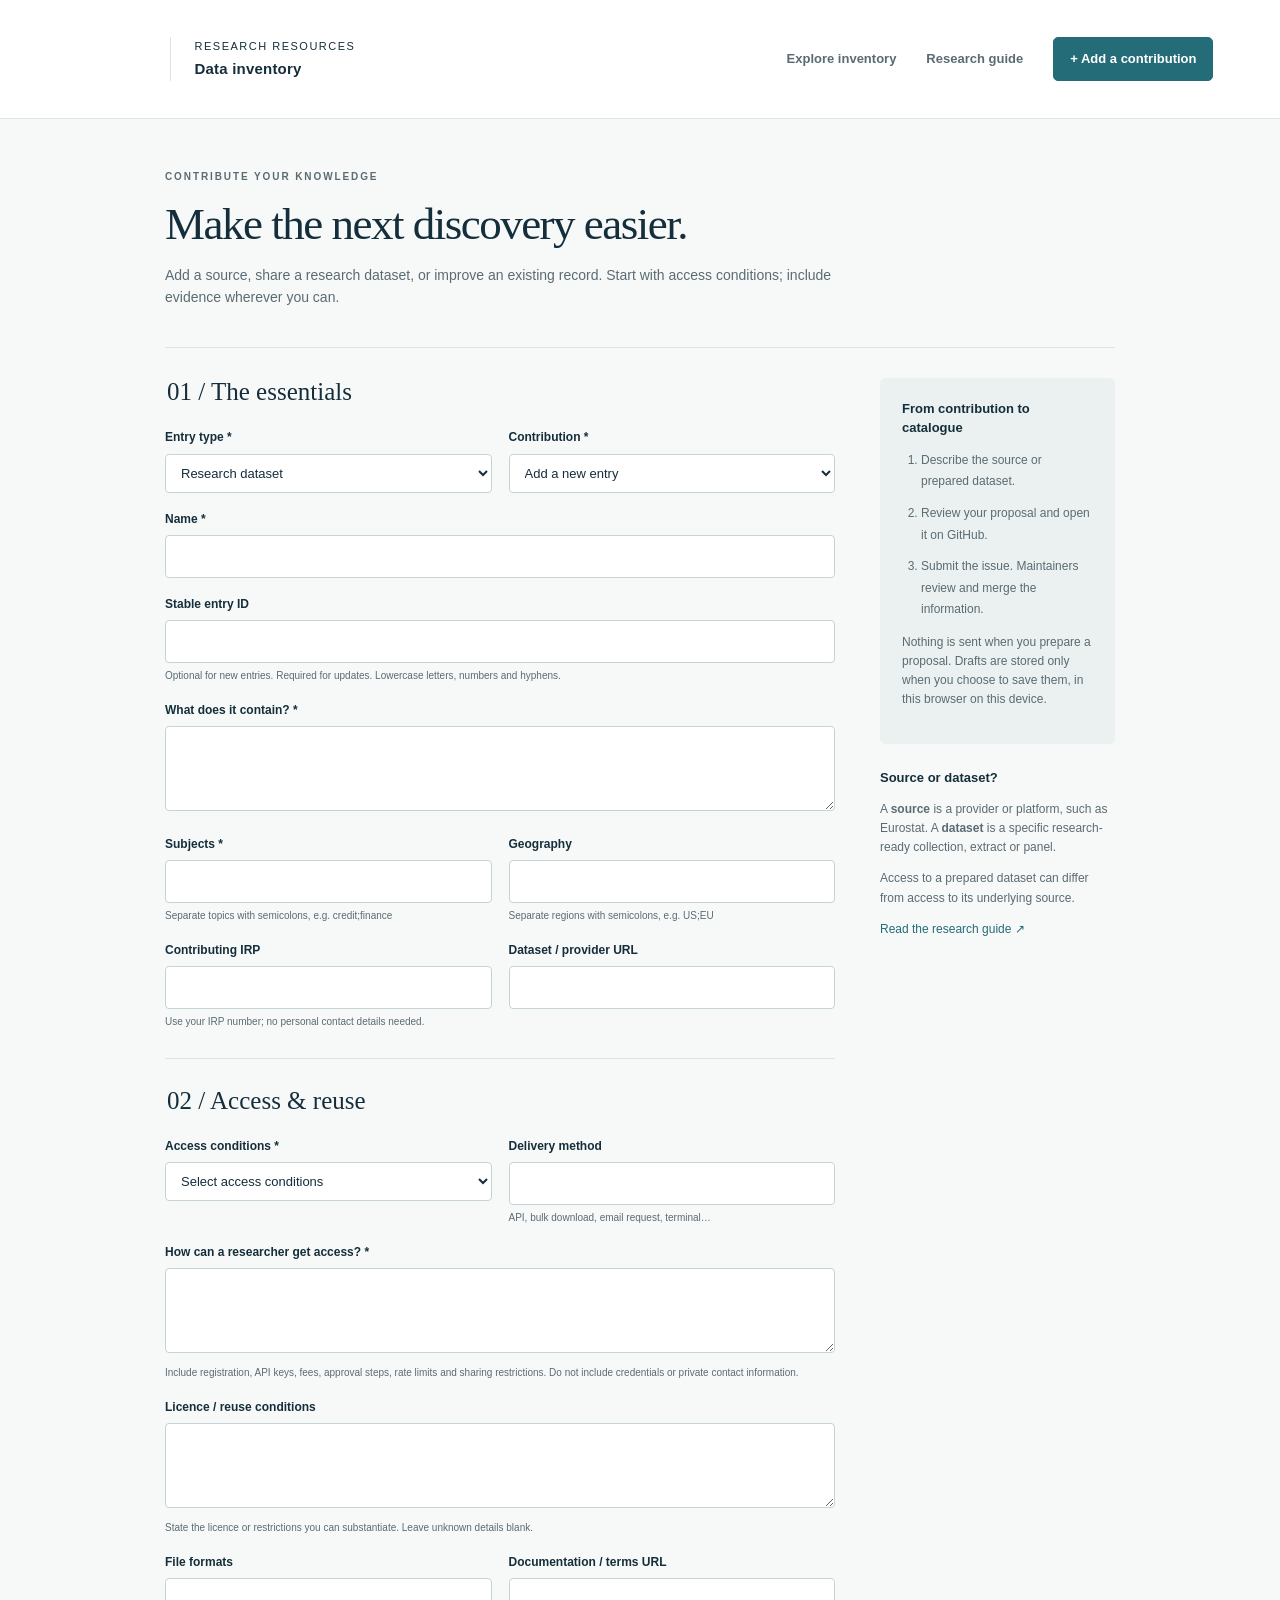
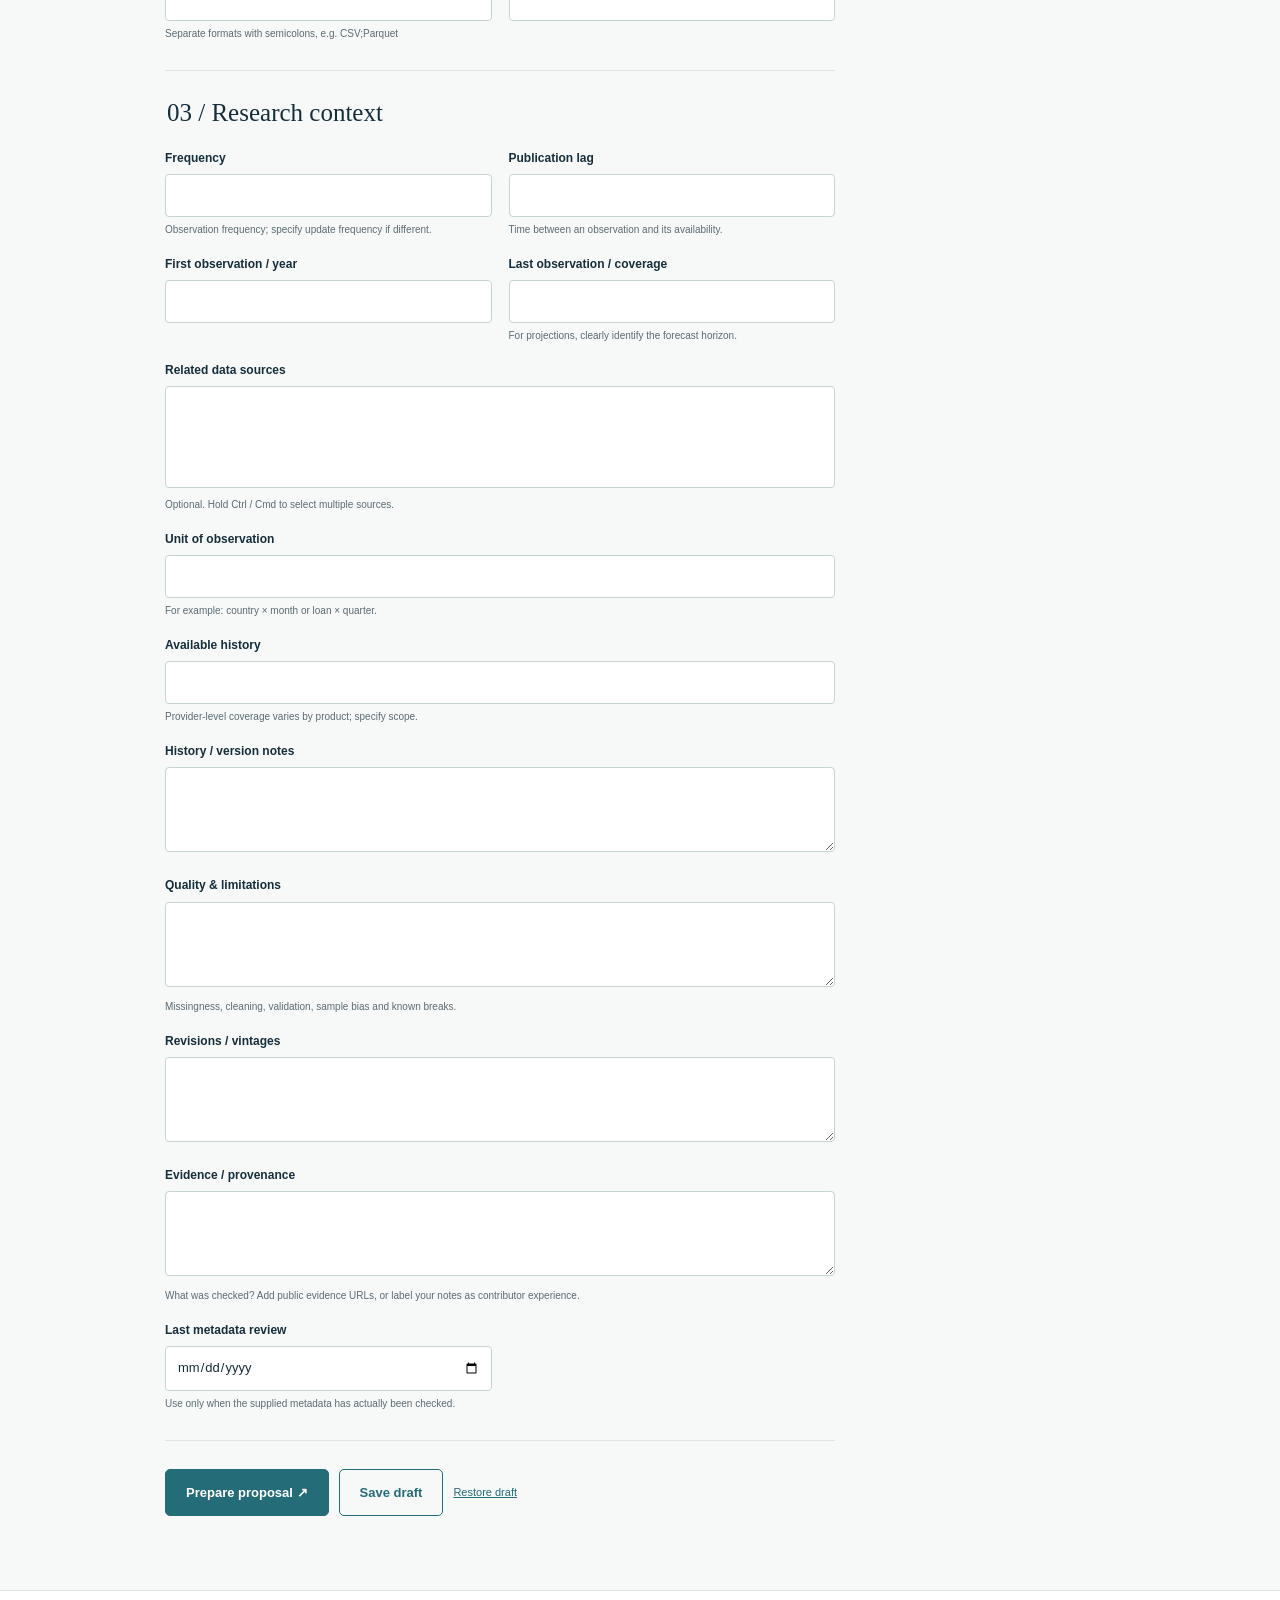
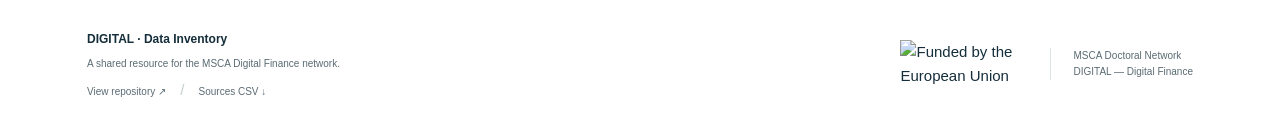
==== site/contribute.html @ 6bf7b017 "add UI for the digital data inventory" ====
<!doctype html>
<html lang="en"><head><meta charset="utf-8"><meta name="viewport" content="width=device-width,initial-scale=1"><meta name="description" content="Contribute for the DIGITAL research data inventory."><title>Contribute · DIGITAL</title><link rel="stylesheet" href="assets/styles.css"><script src="assets/app.js" defer></script></head><body><a class="skip" href="#main">Skip to content</a>
<header class="header"><a class="brand" href="index.html" aria-label="DIGITAL data inventory home"><span class="logo-crop"><img src="assets/digital-logo.png" alt="DIGITAL"></span><span class="brand-label">Research resources<br><strong>Data inventory</strong></span></a><nav aria-label="Main navigation"><a href="index.html">Explore inventory</a><a href="guide.html">Research guide</a><a class="button small" aria-current="page" href="contribute.html">+ Add a contribution</a></nav></header>
<main id="main" class="page-content"><div class="page-heading"><div class="eyebrow muted">CONTRIBUTE YOUR KNOWLEDGE</div><h1>Make the next discovery easier.</h1><p>Add a source, share a research dataset, or improve an existing record. Start with access conditions; include evidence wherever you can.</p></div><noscript><p>This form requires JavaScript. You can <a href="https://github.com/MSCA-DN-Digital-Finance/Data_inventory/issues/new?template=inventory-proposal.md">propose an entry directly on GitHub</a>.</p></noscript><div class="form-layout"><form id="contribution-form"><fieldset><legend>01 / The essentials</legend><div class="form-grid"><div class="field "><label for="kind">Entry type *</label><select id="kind" name="kind" required ><option value="dataset">Research dataset</option><option value="source">Data source / provider</option></select></div><div class="field "><label for="action">Contribution *</label><select id="action" name="action" required ><option value="add">Add a new entry</option><option value="update">Update an existing entry</option></select></div><div class="field wide"><label for="name">Name *</label><input id="name" name="name" type="text" maxlength="500" required ></div><div class="field wide"><label for="id">Stable entry ID</label><input id="id" name="id" type="text" maxlength="500" pattern="[a-z0-9]+(-[a-z0-9]+)*"><small>Optional for new entries. Required for updates. Lowercase letters, numbers and hyphens.</small></div><div class="field wide"><label for="short_description">What does it contain? *</label><textarea id="short_description" name="short_description" maxlength="2000" required ></textarea></div><div class="field "><label for="subjects">Subjects *</label><input id="subjects" name="subjects" type="text" maxlength="500" required ><small>Separate topics with semicolons, e.g. credit;finance</small></div><div class="field "><label for="region">Geography</label><input id="region" name="region" type="text" maxlength="500" ><small>Separate regions with semicolons, e.g. US;EU</small></div><div class="field "><label for="IRP">Contributing IRP</label><input id="IRP" name="IRP" type="text" maxlength="500" ><small>Use your IRP number; no personal contact details needed.</small></div><div class="field "><label for="link">Dataset / provider URL</label><input id="link" name="link" type="url" maxlength="500" ></div></div></fieldset><fieldset><legend>02 / Access &amp; reuse</legend><div class="form-grid"><div class="field "><label for="access_category">Access conditions *</label><select id="access_category" name="access_category" required ><option value="">Select access conditions</option><option value="public">Public access</option><option value="request">Request access</option><option value="institutional">Institutional licence</option><option value="restricted">Restricted</option><option value="unknown">Not yet documented</option></select></div><div class="field "><label for="collection">Delivery method</label><input id="collection" name="collection" type="text" maxlength="500" data-common="true"><small>API, bulk download, email request, terminal…</small></div><div class="field wide"><label for="access_notes">How can a researcher get access? *</label><textarea id="access_notes" name="access_notes" maxlength="2000" required ></textarea><small>Include registration, API keys, fees, approval steps, rate limits and sharing restrictions. Do not include credentials or private contact information.</small></div><div class="field wide"><label for="license_notes">Licence / reuse conditions</label><textarea id="license_notes" name="license_notes" maxlength="2000" ></textarea><small>State the licence or restrictions you can substantiate. Leave unknown details blank.</small></div><div class="field "><label for="formats">File formats</label><input id="formats" name="formats" type="text" maxlength="500" ><small>Separate formats with semicolons, e.g. CSV;Parquet</small></div><div class="field "><label for="documentation_url">Documentation / terms URL</label><input id="documentation_url" name="documentation_url" type="url" maxlength="500" ></div></div></fieldset><fieldset><legend>03 / Research context</legend><div class="form-grid"><div class="field "><label for="frequency">Frequency</label><input id="frequency" name="frequency" type="text" maxlength="500" ><small>Observation frequency; specify update frequency if different.</small></div><div class="field "><label for="publication_lag">Publication lag</label><input id="publication_lag" name="publication_lag" type="text" maxlength="500" ><small>Time between an observation and its availability.</small></div><div class="field wide" data-for="dataset"><div class="form-grid"><div class="field "><label for="first_date">First observation / year</label><input id="first_date" name="first_date" type="text" maxlength="500" ></div><div class="field "><label for="last_date">Last observation / coverage</label><input id="last_date" name="last_date" type="text" maxlength="500" ><small>For projections, clearly identify the forecast horizon.</small></div><div class="field wide"><label for="source_ids">Related data sources</label><select id="source_ids" name="source_ids" multiple size="5"></select><small>Optional. Hold Ctrl / Cmd to select multiple sources.</small></div><div class="field wide"><label for="unit_of_observation">Unit of observation</label><input id="unit_of_observation" name="unit_of_observation" type="text" maxlength="500" ><small>For example: country × month or loan × quarter.</small></div></div></div><div class="field wide" data-for="source"><div class="field "><label for="history">Available history</label><input id="history" name="history" type="text" maxlength="500" ><small>Provider-level coverage varies by product; specify scope.</small></div></div><div class="field wide"><label for="history_notes">History / version notes</label><textarea id="history_notes" name="history_notes" maxlength="2000" ></textarea></div><div class="field wide"><label for="quality_notes">Quality & limitations</label><textarea id="quality_notes" name="quality_notes" maxlength="2000" ></textarea><small>Missingness, cleaning, validation, sample bias and known breaks.</small></div><div class="field wide"><label for="revision_policy">Revisions / vintages</label><textarea id="revision_policy" name="revision_policy" maxlength="2000" ></textarea></div><div class="field wide"><label for="provenance">Evidence / provenance</label><textarea id="provenance" name="provenance" maxlength="2000" ></textarea><small>What was checked? Add public evidence URLs, or label your notes as contributor experience.</small></div><div class="field "><label for="last_reviewed">Last metadata review</label><input id="last_reviewed" name="last_reviewed" type="date" maxlength="500" ><small>Use only when the supplied metadata has actually been checked.</small></div></div></fieldset><div class="form-actions"><button class="button" type="submit">Prepare proposal ↗</button><button class="button secondary" type="button" id="save-draft">Save draft</button><button class="text-button" type="button" id="restore-draft">Restore draft</button></div><p class="form-status" id="form-status" role="status" aria-live="polite"></p><section id="review-proposal" hidden><h2>Review your proposal</h2><p>Check the metadata below. GitHub will ask you to sign in and submit the issue; maintainers review it before it appears in the inventory.</p><pre id="proposal-preview" tabindex="0"></pre><div class="form-actions"><a class="button" id="open-issue" target="_blank" rel="noopener noreferrer">Open proposal on GitHub ↗</a><button class="button secondary" id="download-proposal" type="button">Download proposal JSON ↓</button></div><p id="long-proposal" hidden>This proposal is too long for a reliable prefilled link. Download the JSON and attach it to <a href="https://github.com/MSCA-DN-Digital-Finance/Data_inventory/issues/new?template=inventory-proposal.md" target="_blank" rel="noopener noreferrer">a new inventory issue</a>.</p></section></form><aside class="form-aside"><div class="callout"><h3>From contribution to catalogue</h3><ol><li>Describe the source or prepared dataset.</li><li>Review your proposal and open it on GitHub.</li><li>Submit the issue. Maintainers review and merge the information.</li></ol><p>Nothing is sent when you prepare a proposal. Drafts are stored only when you choose to save them, in this browser on this device.</p></div><h3 style="margin-top:25px">Source or dataset?</h3><p>A <strong>source</strong> is a provider or platform, such as Eurostat. A <strong>dataset</strong> is a specific research-ready collection, extract or panel.</p><p>Access to a prepared dataset can differ from access to its underlying source.</p><a href="guide.html">Read the research guide ↗</a></aside></div></main><footer class="footer"><div><strong>DIGITAL · Data Inventory</strong><p>A shared resource for the MSCA Digital Finance network.</p><a href="https://github.com/MSCA-DN-Digital-Finance/Data_inventory">View repository ↗</a> <span class="footer-separator">/</span> <a href="data/data-sources.csv" download>Sources CSV ↓</a></div><div class="funding"><img src="assets/eu-funded.png" alt="Funded by the European Union"><p>MSCA Doctoral Network<br>DIGITAL — Digital Finance</p></div></footer>
<!-- INVENTORY_DATA --></body></html>
---- site/assets/styles.css ----
:root{--ink:#152e3b;--muted:#5b6b73;--teal:#246c77;--accent:#79b5bd;--line:#dce4e5;--paper:#f7f9f8;--navy:#102e3b;--serif:Georgia,'Times New Roman',serif}*{box-sizing:border-box}html{scroll-behavior:smooth;scroll-padding-top:24px}body{margin:0;color:var(--ink);background:var(--paper);font:15px/1.6 -apple-system,BlinkMacSystemFont,'Segoe UI',sans-serif}a{color:var(--teal);text-decoration:none}a:hover{text-decoration:underline}button,input,select,textarea{font:inherit;color:inherit}button,a,input,select,textarea{-webkit-tap-highlight-color:transparent}button{cursor:pointer}button:disabled{cursor:default;opacity:.5}:focus-visible{outline:3px solid #b06d16;outline-offset:4px}button,a{touch-action:manipulation}.header{background:#fff;min-height:112px;padding:12px 5.2%;display:flex;justify-content:space-between;align-items:center;border-bottom:1px solid var(--line);gap:30px}.brand{display:flex;align-items:center;gap:25px;color:var(--ink)}.brand:hover{text-decoration:none}.logo-crop{position:relative;width:78px;height:94px;display:block;overflow:hidden}.logo-crop img{position:absolute;width:182px;height:182px;max-width:none;left:-53px;top:-43px}.brand-label{border-left:1px solid var(--line);padding-left:24px;font-size:11px;text-transform:uppercase;letter-spacing:1.5px;line-height:1.7}.brand-label strong{font-size:15px;letter-spacing:.2px;text-transform:none}nav{display:flex;align-items:center;gap:30px;font-size:13px;font-weight:600}nav a{color:var(--muted)}nav a.active{color:var(--teal)}.button{display:inline-flex;align-items:center;justify-content:center;gap:24px;background:var(--teal);color:white;border:1px solid var(--teal);border-radius:5px;padding:13px 20px;font-weight:600;font-size:13px;text-decoration:none;line-height:1.5}.button:hover{background:#195460;text-decoration:none}.button.small{padding:11px 16px}.button.secondary{background:transparent;color:var(--teal)}.hero{margin:34px 3.4% 0;background:var(--navy);color:#fff;border-radius:8px;padding:62px 5.1% 49px;display:grid;grid-template-columns:1.8fr 1fr;gap:65px;position:relative;overflow:hidden}.hero:after{content:'';position:absolute;width:350px;height:350px;border:1px solid #ffffff09;border-radius:50%;right:-150px;top:-150px;pointer-events:none}.eyebrow{font-size:10px;letter-spacing:1.9px;font-weight:700;display:flex;align-items:center;gap:9px}.live-dot{background:var(--accent);width:6px;height:6px;border-radius:50%}h1,h2,h3,p{margin-top:0}h1{font:normal clamp(38px,4.2vw,63px)/1.08 var(--serif);letter-spacing:-1.5px;margin:25px 0 22px}h1 em{font-weight:normal;color:#99c9cc}h2{font:normal 32px/1.2 var(--serif);letter-spacing:-.7px;margin:11px 0 12px}h3{font-size:16px;line-height:1.4}.hero-copy p{color:#c3d0d4;font-size:15px;line-height:1.8}.hero-link{color:white;display:inline-flex;gap:28px;font-size:12px;font-weight:600;border-bottom:1px solid #6d969e;padding:8px 0;margin-top:6px}.hero-note{border-left:1px solid #49636c;padding:15px 0 0 40px;align-self:stretch;margin-top:14px}.note-icon{font-size:28px;color:var(--accent);margin-bottom:15px}.hero-note>p{font:normal 24px/1.4 var(--serif)}.hero-stats{display:flex;gap:38px;margin:28px 0}.hero-stats strong{font:normal 41px/1.2 var(--serif);display:block}.hero-stats span{font-size:10px;color:#c3d0d4;display:block;margin-top:6px}.note-bottom{font-size:10px;color:#a9bec4}.catalogue{padding:60px 6.8% 50px}.section-top{display:flex;align-items:center;justify-content:space-between;gap:20px}.muted{color:var(--muted)}.text-link{font-size:12px;font-weight:600}.search-wrap{display:flex;align-items:center;gap:12px;background:white;border:1px solid #c9d6d8;border-radius:6px;padding:15px 19px;margin:22px 0 30px;box-shadow:0 2px 5px #17314003}.search-wrap input{border:0;outline:none;width:100%;font-size:14px;background:transparent}.search-wrap:focus-within{outline:2px solid var(--teal);outline-offset:1px}.search-wrap svg{flex-shrink:0;color:var(--muted)}kbd{font:12px monospace;color:var(--muted);border:1px solid var(--line);border-radius:4px;padding:0 7px}.catalogue-layout{display:grid;grid-template-columns:214px minmax(0,1fr);gap:35px}.filters{padding-top:6px}.filter-heading{display:flex;justify-content:space-between;align-items:baseline;margin-bottom:21px}.filter-heading h3{font-size:12px;font-weight:600;margin:0}.text-button{padding:0;border:0;background:transparent;color:var(--teal);font-size:11px;text-decoration:underline}.filters label{display:block;font-size:11px;font-weight:600;margin-bottom:7px}.filters select{width:100%;padding:9px 10px;background:white;border:1px solid var(--line);border-radius:4px;margin-bottom:22px;font-size:12px}.filter-tip{border-top:1px solid var(--line);padding-top:22px;color:var(--muted);font-size:11px;display:flex;gap:9px}.filter-tip p{margin-bottom:16px}.filters>.text-link{font-size:11px}.results-toolbar{display:flex;justify-content:space-between;align-items:center;gap:10px}.tabs{display:flex;gap:3px;border-bottom:1px solid var(--line)}.tabs button{border:0;border-bottom:2px solid transparent;background:transparent;font-size:12px;font-weight:600;padding:7px 10px 12px;color:var(--muted)}.tabs button.selected{border-color:var(--teal);color:var(--teal)}.tabs span{font-size:10px;padding:2px 5px;background:#e9eeef;border-radius:4px;margin-left:3px}.sort-label{font-size:10px;color:var(--muted);white-space:nowrap}.sort-label select{border:0;background:transparent;font-size:11px;max-width:130px}.results-meta{display:flex;justify-content:space-between;font-size:10px;color:var(--muted);padding:17px 0 12px}.results-meta p{margin:0}.entry{display:grid;grid-template-columns:minmax(0,1fr) 182px;gap:24px;background:white;border:1px solid var(--line);border-radius:6px;margin-bottom:12px;padding:23px 24px;transition:border-color .15s,box-shadow .15s}.entry:hover{border-color:#8db7bd;box-shadow:0 3px 12px #12374508}.entry-top{display:flex;align-items:center;gap:12px;margin-bottom:8px}.entry-type{font-size:9px;text-transform:uppercase;letter-spacing:1.1px;color:var(--muted)}.entry h3{margin:0 0 7px;font-size:17px;font-weight:600;overflow-wrap:anywhere}.entry-title{color:var(--ink);text-align:left;background:transparent;border:0;padding:0;font-weight:600;line-height:1.4}.entry-title:hover{color:var(--teal);text-decoration:underline}.entry p{font-size:12px;color:var(--muted);line-height:1.65;margin-bottom:13px;display:-webkit-box;-webkit-line-clamp:2;-webkit-box-orient:vertical;overflow:hidden}.tags{display:flex;flex-wrap:wrap;gap:6px}.tag{color:#576d75;background:#f0f4f3;border-radius:3px;padding:2px 7px;font-size:9px}.entry-aside{border-left:1px solid #edf0f1;padding-left:21px;display:flex;align-items:flex-start;flex-direction:column;gap:10px}.badge{display:inline-flex;align-items:center;gap:6px;font-size:10px;font-weight:600;padding:4px 9px;background:#e9f4ed;color:#286347;border-radius:4px}.badge:before{content:'';width:5px;height:5px;background:currentColor;border-radius:50%;flex-shrink:0}.badge.request{background:#fbf0dd;color:#805b17}.badge.institutional,.badge.restricted{background:#eeeaf4;color:#65507e}.badge.unknown{background:#edf0f1;color:#5b6b73}.entry-fact{font-size:10px;color:var(--muted);line-height:1.6}.entry-fact strong{font-weight:500;color:var(--ink)}.entry-aside button{font-size:10px;background:none;border:0;padding:0;color:var(--teal);font-weight:600;margin-top:auto}.empty{padding:50px 20px;text-align:center;border:1px dashed var(--line);border-radius:6px}.contribute-banner{margin:0 6.8% 65px;padding:35px 38px;background:#eaf1f0;border:1px solid #dce6e4;border-radius:6px;display:flex;justify-content:space-between;align-items:center;gap:30px}.contribute-banner h2{font-size:27px}.contribute-banner p{font-size:12px;color:var(--muted);margin:0}.footer{border-top:1px solid var(--line);padding:35px 6.8%;display:flex;justify-content:space-between;gap:35px;background:white}.footer strong{font-size:12px}.footer p,.footer a{font-size:10px;color:var(--muted);margin:6px 0}.footer-separator{padding:0 10px;color:#c4cece}.funding{display:flex;align-items:center;gap:25px}.funding img{width:125px;height:auto}.funding p{border-left:1px solid var(--line);padding-left:22px}.skip{position:absolute;left:15px;top:-100px;z-index:99;background:white;padding:12px}.skip:focus{top:10px}dialog{border:0;border-radius:10px;padding:0;width:min(940px,94vw);max-height:90vh;color:var(--ink);box-shadow:0 24px 90px #102e3b40}dialog::backdrop{background:#0a222bbb;backdrop-filter:blur(3px)}.dialog-close{position:absolute;top:15px;right:17px;width:35px;height:35px;background:white;border:1px solid var(--line);border-radius:50%;font-size:25px;line-height:1}.detail-header{background:#f0f5f4;padding:38px 45px 25px}.detail-header h2{font-size:32px;margin-right:25px;overflow-wrap:anywhere}.detail-header p{color:var(--muted);font-size:13px;max-width:740px}.detail-body{padding:30px 45px 40px}.access-panel{background:#f2f7f5;border-left:3px solid var(--teal);padding:20px 23px;margin-bottom:28px}.access-panel h3{font-size:12px;text-transform:uppercase;letter-spacing:1px;margin-bottom:9px}.access-panel p{font-size:13px;white-space:pre-line}.detail-grid{display:grid;grid-template-columns:1fr 1fr;gap:15px 35px;margin:0}.detail-grid>div{border-bottom:1px solid var(--line);padding-bottom:15px}.detail-grid dt{font-size:10px;color:var(--muted);text-transform:uppercase;letter-spacing:1px;margin-bottom:7px}.detail-grid dd{font-size:13px;margin:0;white-space:pre-line;overflow-wrap:anywhere}.unknown-value{color:#69777e;font-style:italic}.detail-links{display:flex;flex-wrap:wrap;gap:15px;margin-top:25px}.detail-provenance{border-top:1px solid var(--line);margin-top:28px;padding-top:18px;color:var(--muted);font-size:11px}.related{margin-top:25px}.related button{background:white;border:1px solid var(--line);padding:8px 12px;border-radius:4px;color:var(--teal);font-size:12px;margin:4px}.page-heading{padding:50px 0 25px;border-bottom:1px solid var(--line);margin-bottom:30px}.page-heading h1{font-size:45px;margin:15px 0}.page-heading p{color:var(--muted);max-width:700px;font-size:14px}.page-content{max-width:1020px;margin:auto;padding:0 35px 60px}.form-layout{display:grid;grid-template-columns:minmax(0,1fr) 235px;gap:45px}fieldset{border:0;border-bottom:1px solid var(--line);padding:0 0 28px;margin:0 0 28px;min-width:0}legend{font:normal 25px var(--serif);margin-bottom:22px}.form-grid{display:grid;grid-template-columns:1fr 1fr;gap:17px}.field.wide{grid-column:1/-1}.field label{display:block;font-size:12px;font-weight:600;margin-bottom:6px}.field input,.field select,.field textarea{width:100%;border:1px solid #c5d3d5;background:#fff;border-radius:4px;padding:10px 11px;font-size:13px}.field textarea{resize:vertical;min-height:85px}.field small{font-size:10px;color:var(--muted);display:block;margin-top:5px}.form-aside{font-size:12px;color:var(--muted)}.form-aside h3{color:var(--ink);font-size:13px}.form-aside ol{padding-left:19px;line-height:1.8}.form-aside li{margin-bottom:10px}.callout{background:#eaf1f0;border-radius:6px;padding:22px}.form-actions{display:flex;flex-wrap:wrap;gap:10px}.form-status{font-size:12px;color:var(--teal);margin-top:14px}pre{background:#eef2f2;padding:18px;white-space:pre-wrap;overflow-wrap:anywhere;font:11px/1.6 monospace;border-radius:5px;max-height:400px;overflow:auto}.guide-grid{display:grid;grid-template-columns:1fr 1fr;gap:28px}.guide-card{padding:25px;background:white;border:1px solid var(--line);border-radius:6px}.guide-card h2{font-size:25px}.guide-card p,.guide-card li{font-size:13px;color:var(--muted)}.guide-card ul{padding-left:18px}.inline-links{display:flex;gap:15px;flex-wrap:wrap}.no-scroll{overflow:hidden}[hidden]{display:none!important}@media(min-width:1600px){body{max-width:1600px;margin:auto}}@media(max-width:1100px){.header{padding-inline:4%}nav{gap:18px}.hero{gap:30px;padding:45px 5%}.hero-note{padding-left:27px}.catalogue{padding-inline:5%}.catalogue-layout{grid-template-columns:185px minmax(0,1fr);gap:23px}.entry{padding:20px;grid-template-columns:minmax(0,1fr) 145px;gap:15px}.entry-aside{padding-left:15px}.results-toolbar{align-items:flex-start}.tabs button{padding-inline:5px}.sort-label{padding-top:6px}.results-meta>span{display:none}}@media(max-width:760px){.header{flex-wrap:wrap;gap:10px;padding:12px 5%}.brand-label{padding-left:15px}.brand{gap:12px}nav{width:100%;justify-content:space-between;gap:10px;font-size:11px;padding:7px 0}nav .button{font-size:11px;padding:8px 10px}.hero{margin:20px 4% 0;padding:32px 25px;grid-template-columns:1fr;gap:20px}.hero h1{font-size:41px}.hero-copy p{font-size:13px}.hero-note{display:flex;flex-wrap:wrap;gap:16px;align-items:center;border-left:0;border-top:1px solid #49636c;margin-top:0;padding:20px 0 0}.hero-note>p{font-size:18px;flex:1;min-width:160px;margin:0}.note-icon,.note-bottom{display:none}.hero-stats{gap:25px;margin:0}.hero-stats strong{font-size:30px}.hero-stats span{font-size:9px}.catalogue{padding:35px 5%}.section-top{align-items:flex-start;flex-direction:column;gap:5px}h2{font-size:29px}.eyebrow{font-size:8px}.search-wrap{margin:18px 0 23px;padding:13px}.search-wrap input{font-size:12px}kbd{display:none}.catalogue-layout{display:block}.filters{display:grid;grid-template-columns:1fr 1fr;column-gap:12px;margin-bottom:16px}.filter-heading{grid-column:1/-1;margin-bottom:13px}.filters label{margin-bottom:4px}.filters select{margin-bottom:12px;grid-row:auto}.filters label[for=access-filter]{grid-column:1;grid-row:2}.filters #access-filter{grid-column:1;grid-row:3}.filters label[for=subject-filter]{grid-column:2;grid-row:2}.filters #subject-filter{grid-column:2;grid-row:3}.filters label[for=region-filter]{grid-column:1;grid-row:4}.filters #region-filter{grid-column:1;grid-row:5}.filters label[for=irp-filter]{grid-column:2;grid-row:4}.filters #irp-filter{grid-column:2;grid-row:5}.filters label[for=format-filter]{grid-column:1;grid-row:6}.filters #format-filter{grid-column:1;grid-row:7}.filter-tip{grid-column:1/-1;padding-top:10px}.filters>.text-link{display:none}.tabs button{font-size:11px;padding:8px 7px}.results-toolbar{flex-wrap:wrap;gap:10px}.sort-label{margin-left:auto}.entry{grid-template-columns:1fr;gap:15px;padding:18px}.entry h3{font-size:16px}.entry-aside{border-left:0;border-top:1px solid #edf0f1;padding:12px 0 0;flex-direction:row;align-items:center;flex-wrap:wrap;gap:10px 16px}.entry-aside button{margin:0 0 0 auto}.entry p{-webkit-line-clamp:3}.entry-fact{font-size:9px}.contribute-banner{margin:0 5% 35px;display:block;padding:25px}.contribute-banner .button{margin-top:20px}.contribute-banner h2{font-size:25px}.footer{flex-direction:column;padding:25px 5%;gap:25px}.funding img{width:115px}.detail-header,.detail-body{padding:28px 22px}.detail-header h2{font-size:27px}.detail-grid{grid-template-columns:1fr}.page-content{padding:0 22px 40px}.page-heading{padding-top:30px}.page-heading h1{font-size:36px}.form-layout,.guide-grid{grid-template-columns:1fr;gap:25px}.form-aside{grid-row:1}.form-grid{grid-template-columns:1fr}.field{grid-column:1/-1}.desktop{display:none}}@media(prefers-reduced-motion:reduce){html{scroll-behavior:auto}*{transition:none!important}}
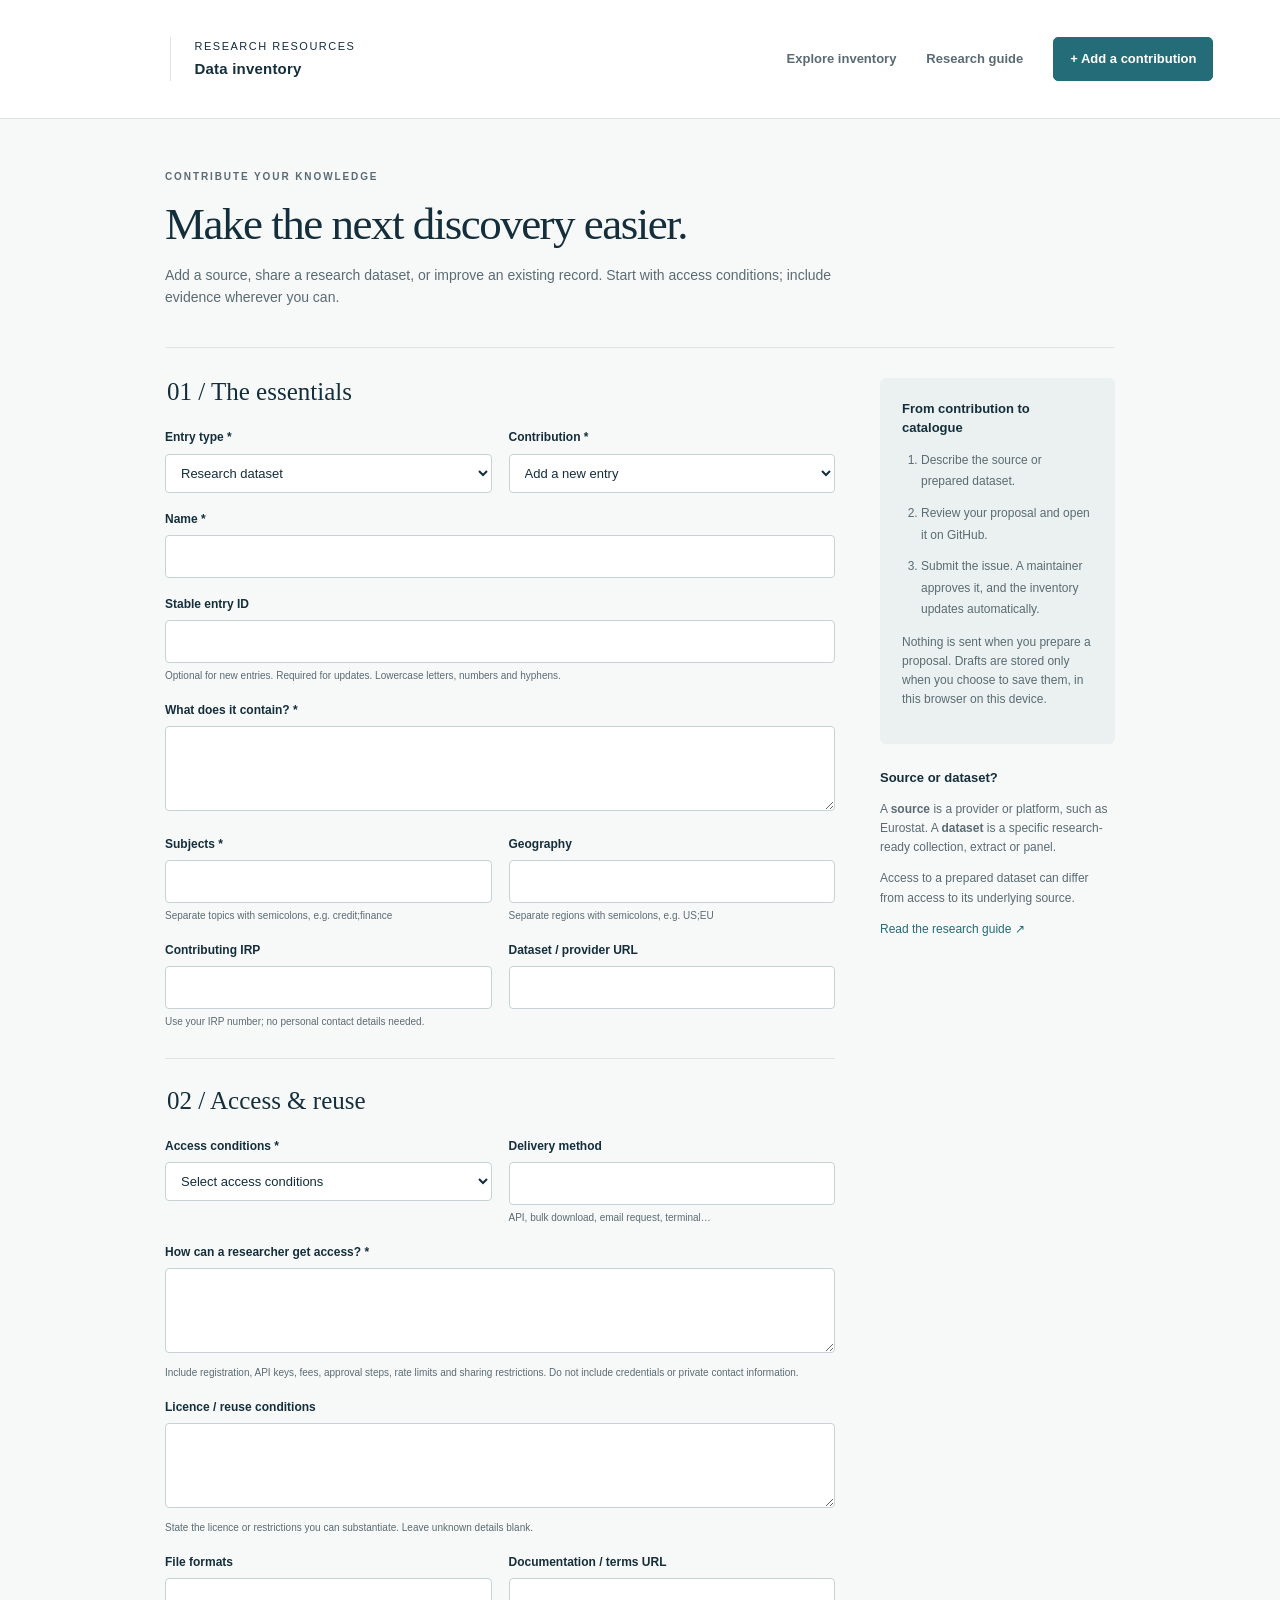
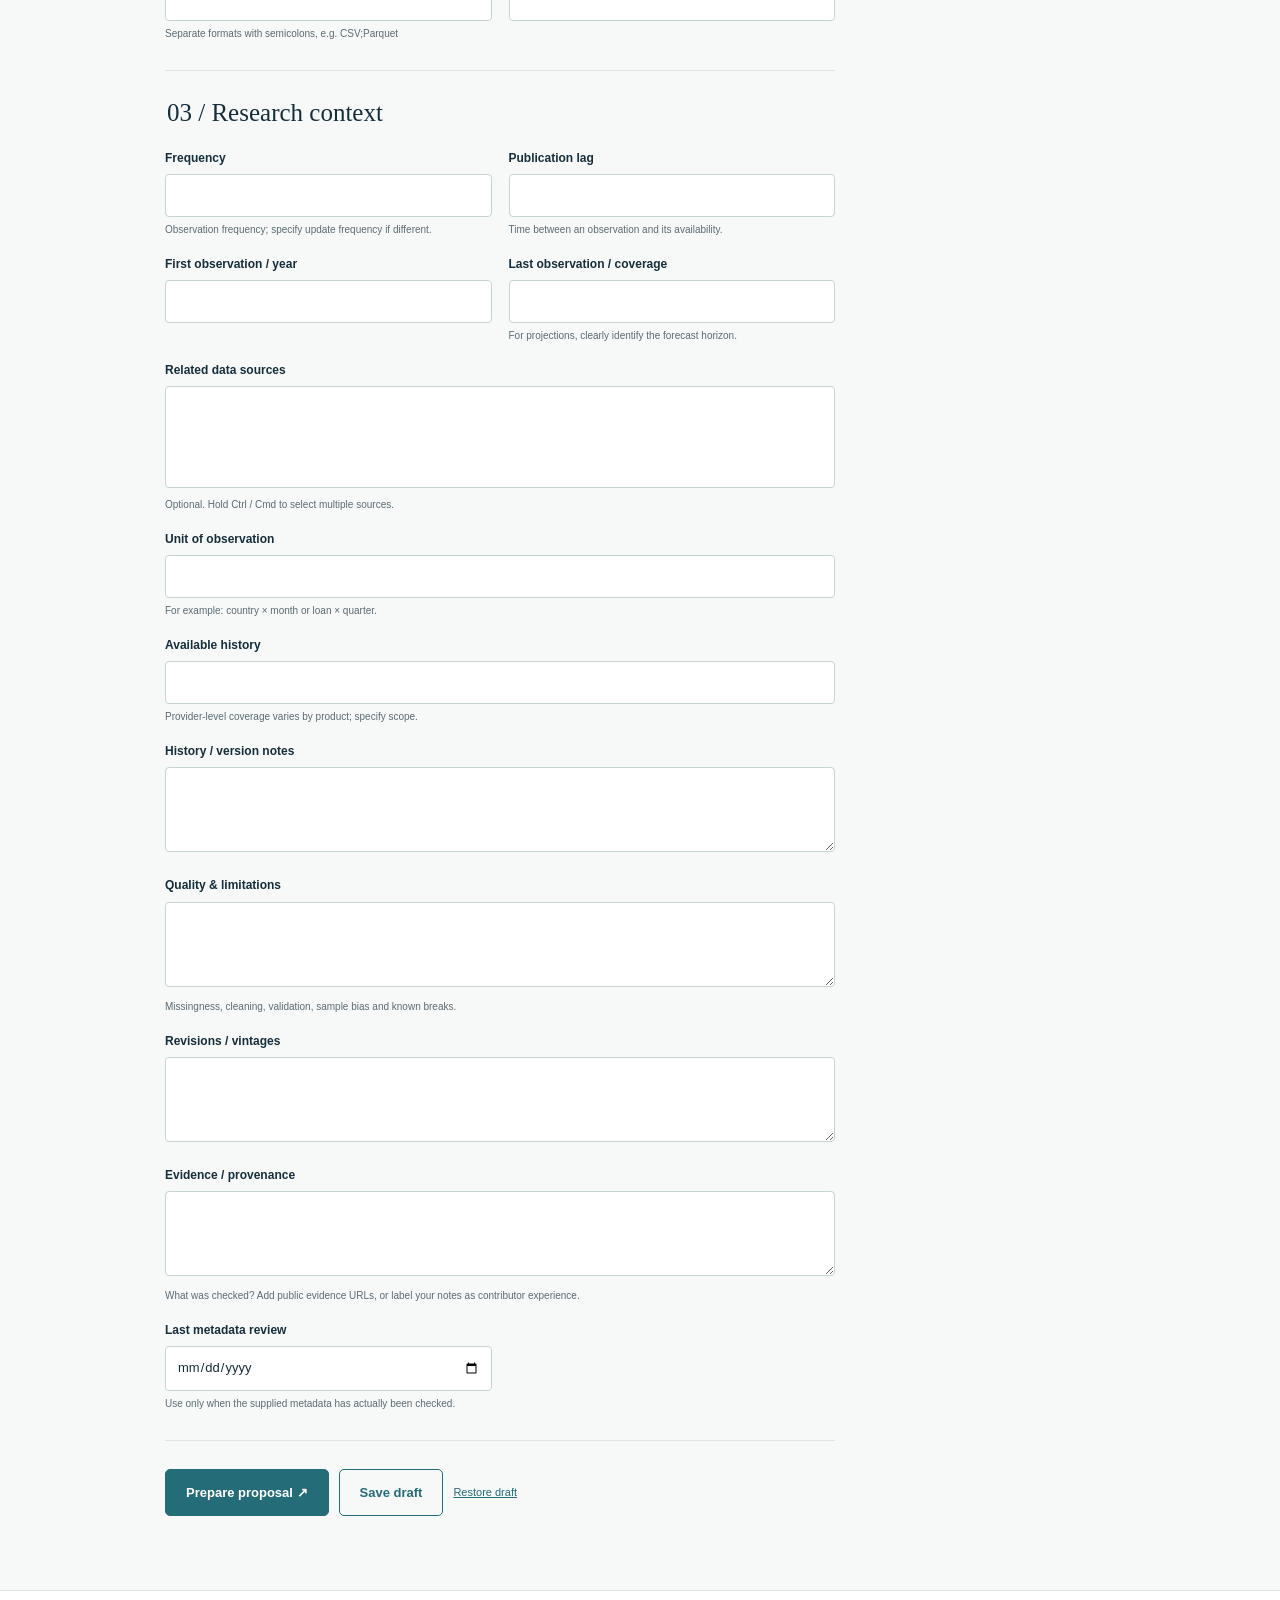
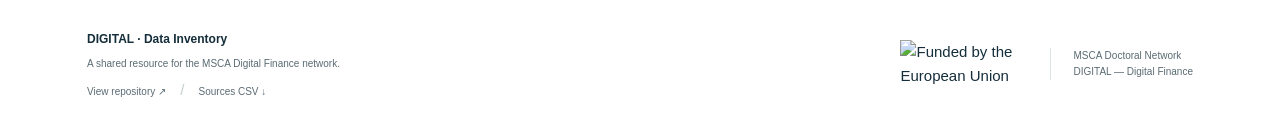
==== commit e831428b: "Automate approved inventory proposals and publication" ====
--- a/site/contribute.html
+++ b/site/contribute.html
@@ -1,5 +1,5 @@
 <!doctype html>
 <html lang="en"><head><meta charset="utf-8"><meta name="viewport" content="width=device-width,initial-scale=1"><meta name="description" content="Contribute for the DIGITAL research data inventory."><title>Contribute · DIGITAL</title><link rel="stylesheet" href="assets/styles.css"><script src="assets/app.js" defer></script></head><body><a class="skip" href="#main">Skip to content</a>
 <header class="header"><a class="brand" href="index.html" aria-label="DIGITAL data inventory home"><span class="logo-crop"><img src="assets/digital-logo.png" alt="DIGITAL"></span><span class="brand-label">Research resources<br><strong>Data inventory</strong></span></a><nav aria-label="Main navigation"><a href="index.html">Explore inventory</a><a href="guide.html">Research guide</a><a class="button small" aria-current="page" href="contribute.html">+ Add a contribution</a></nav></header>
-<main id="main" class="page-content"><div class="page-heading"><div class="eyebrow muted">CONTRIBUTE YOUR KNOWLEDGE</div><h1>Make the next discovery easier.</h1><p>Add a source, share a research dataset, or improve an existing record. Start with access conditions; include evidence wherever you can.</p></div><noscript><p>This form requires JavaScript. You can <a href="https://github.com/MSCA-DN-Digital-Finance/Data_inventory/issues/new?template=inventory-proposal.md">propose an entry directly on GitHub</a>.</p></noscript><div class="form-layout"><form id="contribution-form"><fieldset><legend>01 / The essentials</legend><div class="form-grid"><div class="field "><label for="kind">Entry type *</label><select id="kind" name="kind" required ><option value="dataset">Research dataset</option><option value="source">Data source / provider</option></select></div><div class="field "><label for="action">Contribution *</label><select id="action" name="action" required ><option value="add">Add a new entry</option><option value="update">Update an existing entry</option></select></div><div class="field wide"><label for="name">Name *</label><input id="name" name="name" type="text" maxlength="500" required ></div><div class="field wide"><label for="id">Stable entry ID</label><input id="id" name="id" type="text" maxlength="500" pattern="[a-z0-9]+(-[a-z0-9]+)*"><small>Optional for new entries. Required for updates. Lowercase letters, numbers and hyphens.</small></div><div class="field wide"><label for="short_description">What does it contain? *</label><textarea id="short_description" name="short_description" maxlength="2000" required ></textarea></div><div class="field "><label for="subjects">Subjects *</label><input id="subjects" name="subjects" type="text" maxlength="500" required ><small>Separate topics with semicolons, e.g. credit;finance</small></div><div class="field "><label for="region">Geography</label><input id="region" name="region" type="text" maxlength="500" ><small>Separate regions with semicolons, e.g. US;EU</small></div><div class="field "><label for="IRP">Contributing IRP</label><input id="IRP" name="IRP" type="text" maxlength="500" ><small>Use your IRP number; no personal contact details needed.</small></div><div class="field "><label for="link">Dataset / provider URL</label><input id="link" name="link" type="url" maxlength="500" ></div></div></fieldset><fieldset><legend>02 / Access &amp; reuse</legend><div class="form-grid"><div class="field "><label for="access_category">Access conditions *</label><select id="access_category" name="access_category" required ><option value="">Select access conditions</option><option value="public">Public access</option><option value="request">Request access</option><option value="institutional">Institutional licence</option><option value="restricted">Restricted</option><option value="unknown">Not yet documented</option></select></div><div class="field "><label for="collection">Delivery method</label><input id="collection" name="collection" type="text" maxlength="500" data-common="true"><small>API, bulk download, email request, terminal…</small></div><div class="field wide"><label for="access_notes">How can a researcher get access? *</label><textarea id="access_notes" name="access_notes" maxlength="2000" required ></textarea><small>Include registration, API keys, fees, approval steps, rate limits and sharing restrictions. Do not include credentials or private contact information.</small></div><div class="field wide"><label for="license_notes">Licence / reuse conditions</label><textarea id="license_notes" name="license_notes" maxlength="2000" ></textarea><small>State the licence or restrictions you can substantiate. Leave unknown details blank.</small></div><div class="field "><label for="formats">File formats</label><input id="formats" name="formats" type="text" maxlength="500" ><small>Separate formats with semicolons, e.g. CSV;Parquet</small></div><div class="field "><label for="documentation_url">Documentation / terms URL</label><input id="documentation_url" name="documentation_url" type="url" maxlength="500" ></div></div></fieldset><fieldset><legend>03 / Research context</legend><div class="form-grid"><div class="field "><label for="frequency">Frequency</label><input id="frequency" name="frequency" type="text" maxlength="500" ><small>Observation frequency; specify update frequency if different.</small></div><div class="field "><label for="publication_lag">Publication lag</label><input id="publication_lag" name="publication_lag" type="text" maxlength="500" ><small>Time between an observation and its availability.</small></div><div class="field wide" data-for="dataset"><div class="form-grid"><div class="field "><label for="first_date">First observation / year</label><input id="first_date" name="first_date" type="text" maxlength="500" ></div><div class="field "><label for="last_date">Last observation / coverage</label><input id="last_date" name="last_date" type="text" maxlength="500" ><small>For projections, clearly identify the forecast horizon.</small></div><div class="field wide"><label for="source_ids">Related data sources</label><select id="source_ids" name="source_ids" multiple size="5"></select><small>Optional. Hold Ctrl / Cmd to select multiple sources.</small></div><div class="field wide"><label for="unit_of_observation">Unit of observation</label><input id="unit_of_observation" name="unit_of_observation" type="text" maxlength="500" ><small>For example: country × month or loan × quarter.</small></div></div></div><div class="field wide" data-for="source"><div class="field "><label for="history">Available history</label><input id="history" name="history" type="text" maxlength="500" ><small>Provider-level coverage varies by product; specify scope.</small></div></div><div class="field wide"><label for="history_notes">History / version notes</label><textarea id="history_notes" name="history_notes" maxlength="2000" ></textarea></div><div class="field wide"><label for="quality_notes">Quality & limitations</label><textarea id="quality_notes" name="quality_notes" maxlength="2000" ></textarea><small>Missingness, cleaning, validation, sample bias and known breaks.</small></div><div class="field wide"><label for="revision_policy">Revisions / vintages</label><textarea id="revision_policy" name="revision_policy" maxlength="2000" ></textarea></div><div class="field wide"><label for="provenance">Evidence / provenance</label><textarea id="provenance" name="provenance" maxlength="2000" ></textarea><small>What was checked? Add public evidence URLs, or label your notes as contributor experience.</small></div><div class="field "><label for="last_reviewed">Last metadata review</label><input id="last_reviewed" name="last_reviewed" type="date" maxlength="500" ><small>Use only when the supplied metadata has actually been checked.</small></div></div></fieldset><div class="form-actions"><button class="button" type="submit">Prepare proposal ↗</button><button class="button secondary" type="button" id="save-draft">Save draft</button><button class="text-button" type="button" id="restore-draft">Restore draft</button></div><p class="form-status" id="form-status" role="status" aria-live="polite"></p><section id="review-proposal" hidden><h2>Review your proposal</h2><p>Check the metadata below. GitHub will ask you to sign in and submit the issue; maintainers review it before it appears in the inventory.</p><pre id="proposal-preview" tabindex="0"></pre><div class="form-actions"><a class="button" id="open-issue" target="_blank" rel="noopener noreferrer">Open proposal on GitHub ↗</a><button class="button secondary" id="download-proposal" type="button">Download proposal JSON ↓</button></div><p id="long-proposal" hidden>This proposal is too long for a reliable prefilled link. Download the JSON and attach it to <a href="https://github.com/MSCA-DN-Digital-Finance/Data_inventory/issues/new?template=inventory-proposal.md" target="_blank" rel="noopener noreferrer">a new inventory issue</a>.</p></section></form><aside class="form-aside"><div class="callout"><h3>From contribution to catalogue</h3><ol><li>Describe the source or prepared dataset.</li><li>Review your proposal and open it on GitHub.</li><li>Submit the issue. Maintainers review and merge the information.</li></ol><p>Nothing is sent when you prepare a proposal. Drafts are stored only when you choose to save them, in this browser on this device.</p></div><h3 style="margin-top:25px">Source or dataset?</h3><p>A <strong>source</strong> is a provider or platform, such as Eurostat. A <strong>dataset</strong> is a specific research-ready collection, extract or panel.</p><p>Access to a prepared dataset can differ from access to its underlying source.</p><a href="guide.html">Read the research guide ↗</a></aside></div></main><footer class="footer"><div><strong>DIGITAL · Data Inventory</strong><p>A shared resource for the MSCA Digital Finance network.</p><a href="https://github.com/MSCA-DN-Digital-Finance/Data_inventory">View repository ↗</a> <span class="footer-separator">/</span> <a href="data/data-sources.csv" download>Sources CSV ↓</a></div><div class="funding"><img src="assets/eu-funded.png" alt="Funded by the European Union"><p>MSCA Doctoral Network<br>DIGITAL — Digital Finance</p></div></footer>
+<main id="main" class="page-content"><div class="page-heading"><div class="eyebrow muted">CONTRIBUTE YOUR KNOWLEDGE</div><h1>Make the next discovery easier.</h1><p>Add a source, share a research dataset, or improve an existing record. Start with access conditions; include evidence wherever you can.</p></div><noscript><p>This form requires JavaScript. You can <a href="https://github.com/MSCA-DN-Digital-Finance/Data_inventory/issues/new?template=inventory-proposal.md">propose an entry directly on GitHub</a>.</p></noscript><div class="form-layout"><form id="contribution-form"><fieldset><legend>01 / The essentials</legend><div class="form-grid"><div class="field "><label for="kind">Entry type *</label><select id="kind" name="kind" required ><option value="dataset">Research dataset</option><option value="source">Data source / provider</option></select></div><div class="field "><label for="action">Contribution *</label><select id="action" name="action" required ><option value="add">Add a new entry</option><option value="update">Update an existing entry</option></select></div><div class="field wide"><label for="name">Name *</label><input id="name" name="name" type="text" maxlength="500" required ></div><div class="field wide"><label for="id">Stable entry ID</label><input id="id" name="id" type="text" maxlength="500" pattern="[a-z0-9]+(-[a-z0-9]+)*"><small>Optional for new entries. Required for updates. Lowercase letters, numbers and hyphens.</small></div><div class="field wide"><label for="short_description">What does it contain? *</label><textarea id="short_description" name="short_description" maxlength="2000" required ></textarea></div><div class="field "><label for="subjects">Subjects *</label><input id="subjects" name="subjects" type="text" maxlength="500" required ><small>Separate topics with semicolons, e.g. credit;finance</small></div><div class="field "><label for="region">Geography</label><input id="region" name="region" type="text" maxlength="500" ><small>Separate regions with semicolons, e.g. US;EU</small></div><div class="field "><label for="IRP">Contributing IRP</label><input id="IRP" name="IRP" type="text" maxlength="500" ><small>Use your IRP number; no personal contact details needed.</small></div><div class="field "><label for="link">Dataset / provider URL</label><input id="link" name="link" type="url" maxlength="500" ></div></div></fieldset><fieldset><legend>02 / Access &amp; reuse</legend><div class="form-grid"><div class="field "><label for="access_category">Access conditions *</label><select id="access_category" name="access_category" required ><option value="">Select access conditions</option><option value="public">Public access</option><option value="request">Request access</option><option value="institutional">Institutional licence</option><option value="restricted">Restricted</option><option value="unknown">Not yet documented</option></select></div><div class="field "><label for="collection">Delivery method</label><input id="collection" name="collection" type="text" maxlength="500" data-common="true"><small>API, bulk download, email request, terminal…</small></div><div class="field wide"><label for="access_notes">How can a researcher get access? *</label><textarea id="access_notes" name="access_notes" maxlength="2000" required ></textarea><small>Include registration, API keys, fees, approval steps, rate limits and sharing restrictions. Do not include credentials or private contact information.</small></div><div class="field wide"><label for="license_notes">Licence / reuse conditions</label><textarea id="license_notes" name="license_notes" maxlength="2000" ></textarea><small>State the licence or restrictions you can substantiate. Leave unknown details blank.</small></div><div class="field "><label for="formats">File formats</label><input id="formats" name="formats" type="text" maxlength="500" ><small>Separate formats with semicolons, e.g. CSV;Parquet</small></div><div class="field "><label for="documentation_url">Documentation / terms URL</label><input id="documentation_url" name="documentation_url" type="url" maxlength="500" ></div></div></fieldset><fieldset><legend>03 / Research context</legend><div class="form-grid"><div class="field "><label for="frequency">Frequency</label><input id="frequency" name="frequency" type="text" maxlength="500" ><small>Observation frequency; specify update frequency if different.</small></div><div class="field "><label for="publication_lag">Publication lag</label><input id="publication_lag" name="publication_lag" type="text" maxlength="500" ><small>Time between an observation and its availability.</small></div><div class="field wide" data-for="dataset"><div class="form-grid"><div class="field "><label for="first_date">First observation / year</label><input id="first_date" name="first_date" type="text" maxlength="500" ></div><div class="field "><label for="last_date">Last observation / coverage</label><input id="last_date" name="last_date" type="text" maxlength="500" ><small>For projections, clearly identify the forecast horizon.</small></div><div class="field wide"><label for="source_ids">Related data sources</label><select id="source_ids" name="source_ids" multiple size="5"></select><small>Optional. Hold Ctrl / Cmd to select multiple sources.</small></div><div class="field wide"><label for="unit_of_observation">Unit of observation</label><input id="unit_of_observation" name="unit_of_observation" type="text" maxlength="500" ><small>For example: country × month or loan × quarter.</small></div></div></div><div class="field wide" data-for="source"><div class="field "><label for="history">Available history</label><input id="history" name="history" type="text" maxlength="500" ><small>Provider-level coverage varies by product; specify scope.</small></div></div><div class="field wide"><label for="history_notes">History / version notes</label><textarea id="history_notes" name="history_notes" maxlength="2000" ></textarea></div><div class="field wide"><label for="quality_notes">Quality & limitations</label><textarea id="quality_notes" name="quality_notes" maxlength="2000" ></textarea><small>Missingness, cleaning, validation, sample bias and known breaks.</small></div><div class="field wide"><label for="revision_policy">Revisions / vintages</label><textarea id="revision_policy" name="revision_policy" maxlength="2000" ></textarea></div><div class="field wide"><label for="provenance">Evidence / provenance</label><textarea id="provenance" name="provenance" maxlength="2000" ></textarea><small>What was checked? Add public evidence URLs, or label your notes as contributor experience.</small></div><div class="field "><label for="last_reviewed">Last metadata review</label><input id="last_reviewed" name="last_reviewed" type="date" maxlength="500" ><small>Use only when the supplied metadata has actually been checked.</small></div></div></fieldset><div class="form-actions"><button class="button" type="submit">Prepare proposal ↗</button><button class="button secondary" type="button" id="save-draft">Save draft</button><button class="text-button" type="button" id="restore-draft">Restore draft</button></div><p class="form-status" id="form-status" role="status" aria-live="polite"></p><section id="review-proposal" hidden><h2>Review your proposal</h2><p>Check the metadata below. GitHub will ask you to sign in and submit the issue; maintainers review it and approve it for automatic publication.</p><pre id="proposal-preview" tabindex="0"></pre><div class="form-actions"><a class="button" id="open-issue" target="_blank" rel="noopener noreferrer">Open proposal on GitHub ↗</a><button class="button secondary" id="download-proposal" type="button">Download proposal JSON ↓</button></div><p id="long-proposal" hidden>This proposal is too long for a reliable prefilled link. Download the JSON and paste its contents into one <code>json</code> code block in the body of <a href="https://github.com/MSCA-DN-Digital-Finance/Data_inventory/issues/new?template=inventory-proposal.md" target="_blank" rel="noopener noreferrer">a new inventory issue</a>.</p></section></form><aside class="form-aside"><div class="callout"><h3>From contribution to catalogue</h3><ol><li>Describe the source or prepared dataset.</li><li>Review your proposal and open it on GitHub.</li><li>Submit the issue. A maintainer approves it, and the inventory updates automatically.</li></ol><p>Nothing is sent when you prepare a proposal. Drafts are stored only when you choose to save them, in this browser on this device.</p></div><h3 style="margin-top:25px">Source or dataset?</h3><p>A <strong>source</strong> is a provider or platform, such as Eurostat. A <strong>dataset</strong> is a specific research-ready collection, extract or panel.</p><p>Access to a prepared dataset can differ from access to its underlying source.</p><a href="guide.html">Read the research guide ↗</a></aside></div></main><footer class="footer"><div><strong>DIGITAL · Data Inventory</strong><p>A shared resource for the MSCA Digital Finance network.</p><a href="https://github.com/MSCA-DN-Digital-Finance/Data_inventory">View repository ↗</a> <span class="footer-separator">/</span> <a href="data/data-sources.csv" download>Sources CSV ↓</a></div><div class="funding"><img src="assets/eu-funded.png" alt="Funded by the European Union"><p>MSCA Doctoral Network<br>DIGITAL — Digital Finance</p></div></footer>
 <!-- INVENTORY_DATA --></body></html>
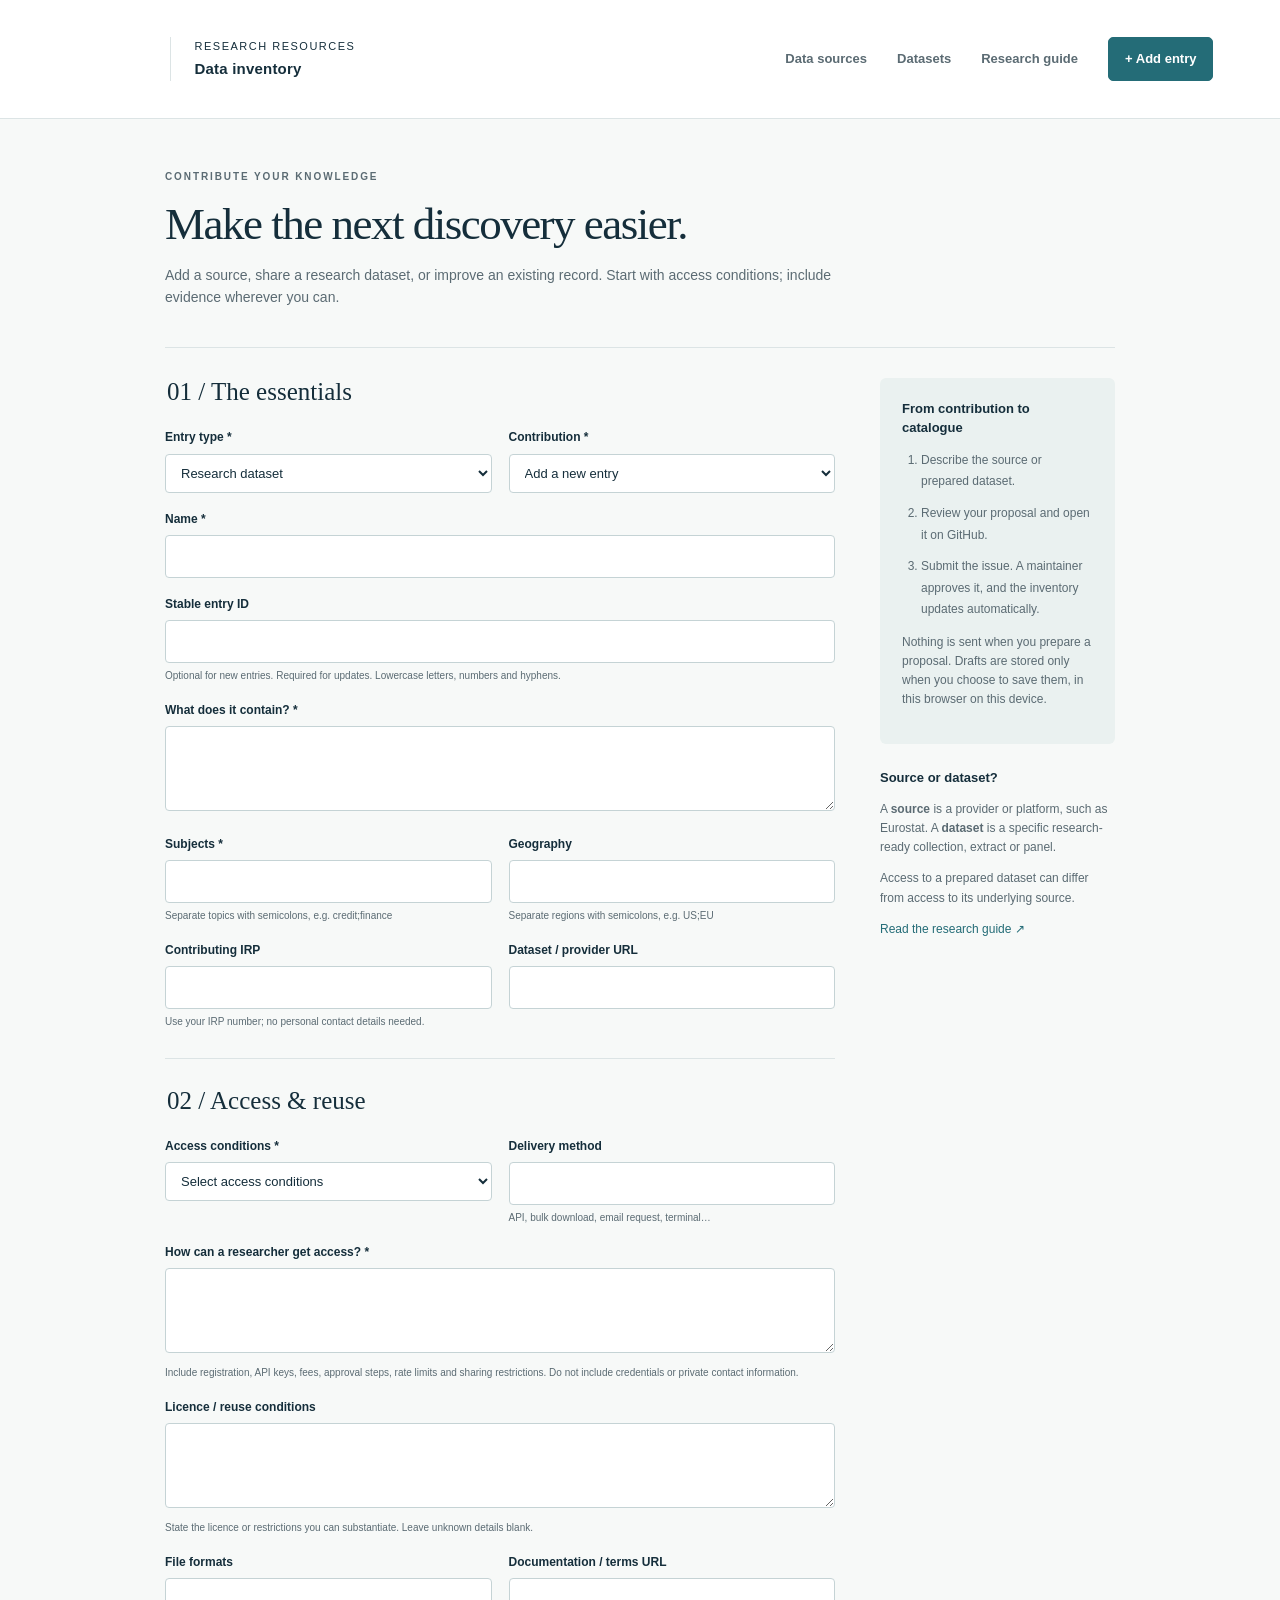
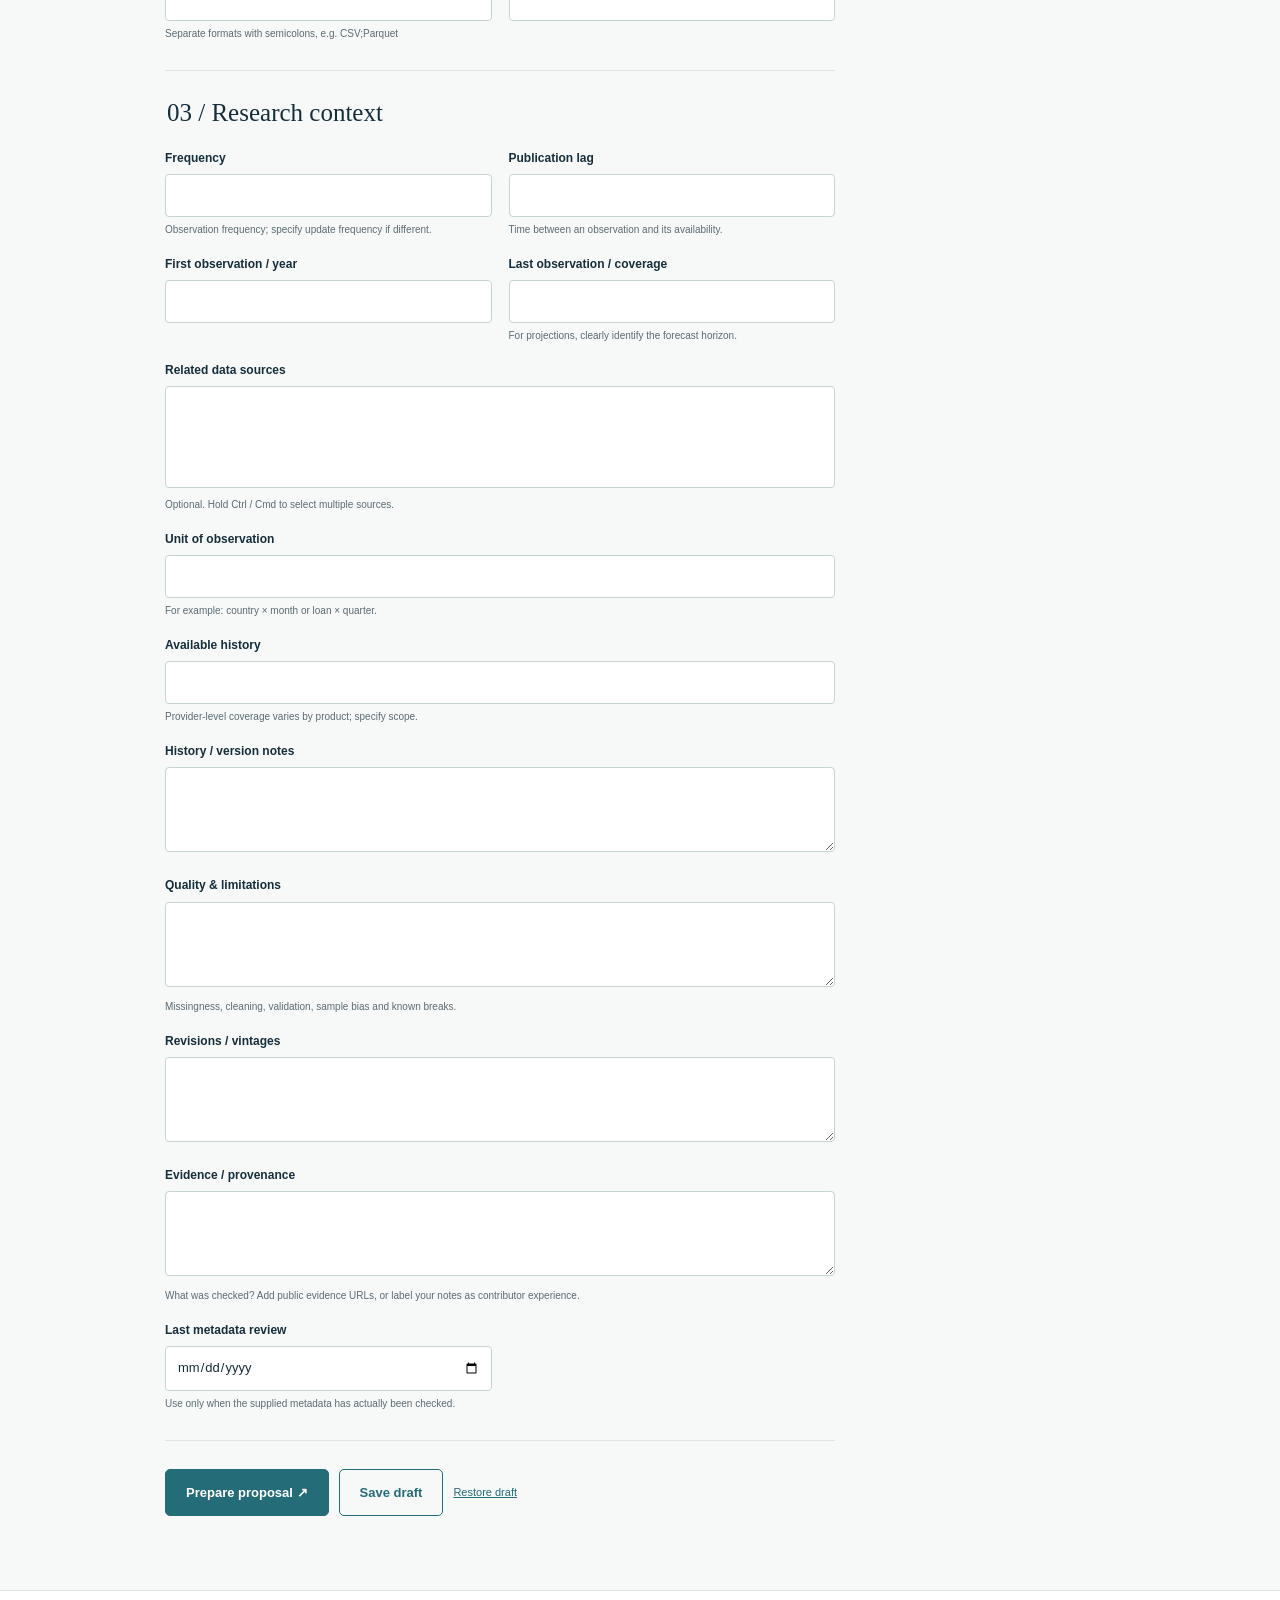
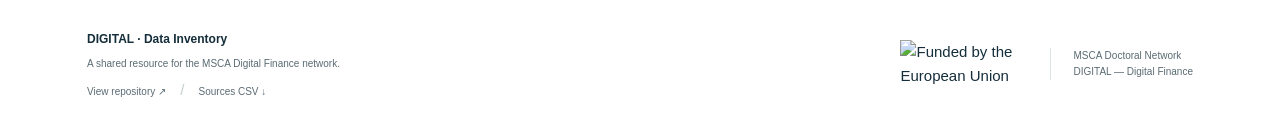
==== commit 11c48889: "Put source subjects first and give datasets a separate page" ====
--- a/site/contribute.html
+++ b/site/contribute.html
@@ -1,5 +1,5 @@
 <!doctype html>
 <html lang="en"><head><meta charset="utf-8"><meta name="viewport" content="width=device-width,initial-scale=1"><meta name="description" content="Contribute for the DIGITAL research data inventory."><title>Contribute · DIGITAL</title><link rel="stylesheet" href="assets/styles.css"><script src="assets/app.js" defer></script></head><body><a class="skip" href="#main">Skip to content</a>
-<header class="header"><a class="brand" href="index.html" aria-label="DIGITAL data inventory home"><span class="logo-crop"><img src="assets/digital-logo.png" alt="DIGITAL"></span><span class="brand-label">Research resources<br><strong>Data inventory</strong></span></a><nav aria-label="Main navigation"><a href="index.html">Explore inventory</a><a href="guide.html">Research guide</a><a class="button small" aria-current="page" href="contribute.html">+ Add a contribution</a></nav></header>
+<header class="header"><a class="brand" href="index.html" aria-label="DIGITAL data inventory home"><span class="logo-crop"><img src="assets/digital-logo.png" alt="DIGITAL"></span><span class="brand-label">Research resources<br><strong>Data inventory</strong></span></a><nav aria-label="Main navigation"><a href="index.html">Data sources</a><a href="datasets.html">Datasets</a><a href="guide.html">Research guide</a><a class="button small" aria-current="page" href="contribute.html">+ Add entry</a></nav></header>
 <main id="main" class="page-content"><div class="page-heading"><div class="eyebrow muted">CONTRIBUTE YOUR KNOWLEDGE</div><h1>Make the next discovery easier.</h1><p>Add a source, share a research dataset, or improve an existing record. Start with access conditions; include evidence wherever you can.</p></div><noscript><p>This form requires JavaScript. You can <a href="https://github.com/MSCA-DN-Digital-Finance/Data_inventory/issues/new?template=inventory-proposal.md">propose an entry directly on GitHub</a>.</p></noscript><div class="form-layout"><form id="contribution-form"><fieldset><legend>01 / The essentials</legend><div class="form-grid"><div class="field "><label for="kind">Entry type *</label><select id="kind" name="kind" required ><option value="dataset">Research dataset</option><option value="source">Data source / provider</option></select></div><div class="field "><label for="action">Contribution *</label><select id="action" name="action" required ><option value="add">Add a new entry</option><option value="update">Update an existing entry</option></select></div><div class="field wide"><label for="name">Name *</label><input id="name" name="name" type="text" maxlength="500" required ></div><div class="field wide"><label for="id">Stable entry ID</label><input id="id" name="id" type="text" maxlength="500" pattern="[a-z0-9]+(-[a-z0-9]+)*"><small>Optional for new entries. Required for updates. Lowercase letters, numbers and hyphens.</small></div><div class="field wide"><label for="short_description">What does it contain? *</label><textarea id="short_description" name="short_description" maxlength="2000" required ></textarea></div><div class="field "><label for="subjects">Subjects *</label><input id="subjects" name="subjects" type="text" maxlength="500" required ><small>Separate topics with semicolons, e.g. credit;finance</small></div><div class="field "><label for="region">Geography</label><input id="region" name="region" type="text" maxlength="500" ><small>Separate regions with semicolons, e.g. US;EU</small></div><div class="field "><label for="IRP">Contributing IRP</label><input id="IRP" name="IRP" type="text" maxlength="500" ><small>Use your IRP number; no personal contact details needed.</small></div><div class="field "><label for="link">Dataset / provider URL</label><input id="link" name="link" type="url" maxlength="500" ></div></div></fieldset><fieldset><legend>02 / Access &amp; reuse</legend><div class="form-grid"><div class="field "><label for="access_category">Access conditions *</label><select id="access_category" name="access_category" required ><option value="">Select access conditions</option><option value="public">Public access</option><option value="request">Request access</option><option value="institutional">Institutional licence</option><option value="restricted">Restricted</option><option value="unknown">Not yet documented</option></select></div><div class="field "><label for="collection">Delivery method</label><input id="collection" name="collection" type="text" maxlength="500" data-common="true"><small>API, bulk download, email request, terminal…</small></div><div class="field wide"><label for="access_notes">How can a researcher get access? *</label><textarea id="access_notes" name="access_notes" maxlength="2000" required ></textarea><small>Include registration, API keys, fees, approval steps, rate limits and sharing restrictions. Do not include credentials or private contact information.</small></div><div class="field wide"><label for="license_notes">Licence / reuse conditions</label><textarea id="license_notes" name="license_notes" maxlength="2000" ></textarea><small>State the licence or restrictions you can substantiate. Leave unknown details blank.</small></div><div class="field "><label for="formats">File formats</label><input id="formats" name="formats" type="text" maxlength="500" ><small>Separate formats with semicolons, e.g. CSV;Parquet</small></div><div class="field "><label for="documentation_url">Documentation / terms URL</label><input id="documentation_url" name="documentation_url" type="url" maxlength="500" ></div></div></fieldset><fieldset><legend>03 / Research context</legend><div class="form-grid"><div class="field "><label for="frequency">Frequency</label><input id="frequency" name="frequency" type="text" maxlength="500" ><small>Observation frequency; specify update frequency if different.</small></div><div class="field "><label for="publication_lag">Publication lag</label><input id="publication_lag" name="publication_lag" type="text" maxlength="500" ><small>Time between an observation and its availability.</small></div><div class="field wide" data-for="dataset"><div class="form-grid"><div class="field "><label for="first_date">First observation / year</label><input id="first_date" name="first_date" type="text" maxlength="500" ></div><div class="field "><label for="last_date">Last observation / coverage</label><input id="last_date" name="last_date" type="text" maxlength="500" ><small>For projections, clearly identify the forecast horizon.</small></div><div class="field wide"><label for="source_ids">Related data sources</label><select id="source_ids" name="source_ids" multiple size="5"></select><small>Optional. Hold Ctrl / Cmd to select multiple sources.</small></div><div class="field wide"><label for="unit_of_observation">Unit of observation</label><input id="unit_of_observation" name="unit_of_observation" type="text" maxlength="500" ><small>For example: country × month or loan × quarter.</small></div></div></div><div class="field wide" data-for="source"><div class="field "><label for="history">Available history</label><input id="history" name="history" type="text" maxlength="500" ><small>Provider-level coverage varies by product; specify scope.</small></div></div><div class="field wide"><label for="history_notes">History / version notes</label><textarea id="history_notes" name="history_notes" maxlength="2000" ></textarea></div><div class="field wide"><label for="quality_notes">Quality & limitations</label><textarea id="quality_notes" name="quality_notes" maxlength="2000" ></textarea><small>Missingness, cleaning, validation, sample bias and known breaks.</small></div><div class="field wide"><label for="revision_policy">Revisions / vintages</label><textarea id="revision_policy" name="revision_policy" maxlength="2000" ></textarea></div><div class="field wide"><label for="provenance">Evidence / provenance</label><textarea id="provenance" name="provenance" maxlength="2000" ></textarea><small>What was checked? Add public evidence URLs, or label your notes as contributor experience.</small></div><div class="field "><label for="last_reviewed">Last metadata review</label><input id="last_reviewed" name="last_reviewed" type="date" maxlength="500" ><small>Use only when the supplied metadata has actually been checked.</small></div></div></fieldset><div class="form-actions"><button class="button" type="submit">Prepare proposal ↗</button><button class="button secondary" type="button" id="save-draft">Save draft</button><button class="text-button" type="button" id="restore-draft">Restore draft</button></div><p class="form-status" id="form-status" role="status" aria-live="polite"></p><section id="review-proposal" hidden><h2>Review your proposal</h2><p>Check the metadata below. GitHub will ask you to sign in and submit the issue; maintainers review it and approve it for automatic publication.</p><pre id="proposal-preview" tabindex="0"></pre><div class="form-actions"><a class="button" id="open-issue" target="_blank" rel="noopener noreferrer">Open proposal on GitHub ↗</a><button class="button secondary" id="download-proposal" type="button">Download proposal JSON ↓</button></div><p id="long-proposal" hidden>This proposal is too long for a reliable prefilled link. Download the JSON and paste its contents into one <code>json</code> code block in the body of <a href="https://github.com/MSCA-DN-Digital-Finance/Data_inventory/issues/new?template=inventory-proposal.md" target="_blank" rel="noopener noreferrer">a new inventory issue</a>.</p></section></form><aside class="form-aside"><div class="callout"><h3>From contribution to catalogue</h3><ol><li>Describe the source or prepared dataset.</li><li>Review your proposal and open it on GitHub.</li><li>Submit the issue. A maintainer approves it, and the inventory updates automatically.</li></ol><p>Nothing is sent when you prepare a proposal. Drafts are stored only when you choose to save them, in this browser on this device.</p></div><h3 style="margin-top:25px">Source or dataset?</h3><p>A <strong>source</strong> is a provider or platform, such as Eurostat. A <strong>dataset</strong> is a specific research-ready collection, extract or panel.</p><p>Access to a prepared dataset can differ from access to its underlying source.</p><a href="guide.html">Read the research guide ↗</a></aside></div></main><footer class="footer"><div><strong>DIGITAL · Data Inventory</strong><p>A shared resource for the MSCA Digital Finance network.</p><a href="https://github.com/MSCA-DN-Digital-Finance/Data_inventory">View repository ↗</a> <span class="footer-separator">/</span> <a href="data/data-sources.csv" download>Sources CSV ↓</a></div><div class="funding"><img src="assets/eu-funded.png" alt="Funded by the European Union"><p>MSCA Doctoral Network<br>DIGITAL — Digital Finance</p></div></footer>
 <!-- INVENTORY_DATA --></body></html>
--- a/site/assets/styles.css
+++ b/site/assets/styles.css
@@ -1 +1,38 @@
-:root{--ink:#152e3b;--muted:#5b6b73;--teal:#246c77;--accent:#79b5bd;--line:#dce4e5;--paper:#f7f9f8;--navy:#102e3b;--serif:Georgia,'Times New Roman',serif}*{box-sizing:border-box}html{scroll-behavior:smooth;scroll-padding-top:24px}body{margin:0;color:var(--ink);background:var(--paper);font:15px/1.6 -apple-system,BlinkMacSystemFont,'Segoe UI',sans-serif}a{color:var(--teal);text-decoration:none}a:hover{text-decoration:underline}button,input,select,textarea{font:inherit;color:inherit}button,a,input,select,textarea{-webkit-tap-highlight-color:transparent}button{cursor:pointer}button:disabled{cursor:default;opacity:.5}:focus-visible{outline:3px solid #b06d16;outline-offset:4px}button,a{touch-action:manipulation}.header{background:#fff;min-height:112px;padding:12px 5.2%;display:flex;justify-content:space-between;align-items:center;border-bottom:1px solid var(--line);gap:30px}.brand{display:flex;align-items:center;gap:25px;color:var(--ink)}.brand:hover{text-decoration:none}.logo-crop{position:relative;width:78px;height:94px;display:block;overflow:hidden}.logo-crop img{position:absolute;width:182px;height:182px;max-width:none;left:-53px;top:-43px}.brand-label{border-left:1px solid var(--line);padding-left:24px;font-size:11px;text-transform:uppercase;letter-spacing:1.5px;line-height:1.7}.brand-label strong{font-size:15px;letter-spacing:.2px;text-transform:none}nav{display:flex;align-items:center;gap:30px;font-size:13px;font-weight:600}nav a{color:var(--muted)}nav a.active{color:var(--teal)}.button{display:inline-flex;align-items:center;justify-content:center;gap:24px;background:var(--teal);color:white;border:1px solid var(--teal);border-radius:5px;padding:13px 20px;font-weight:600;font-size:13px;text-decoration:none;line-height:1.5}.button:hover{background:#195460;text-decoration:none}.button.small{padding:11px 16px}.button.secondary{background:transparent;color:var(--teal)}.hero{margin:34px 3.4% 0;background:var(--navy);color:#fff;border-radius:8px;padding:62px 5.1% 49px;display:grid;grid-template-columns:1.8fr 1fr;gap:65px;position:relative;overflow:hidden}.hero:after{content:'';position:absolute;width:350px;height:350px;border:1px solid #ffffff09;border-radius:50%;right:-150px;top:-150px;pointer-events:none}.eyebrow{font-size:10px;letter-spacing:1.9px;font-weight:700;display:flex;align-items:center;gap:9px}.live-dot{background:var(--accent);width:6px;height:6px;border-radius:50%}h1,h2,h3,p{margin-top:0}h1{font:normal clamp(38px,4.2vw,63px)/1.08 var(--serif);letter-spacing:-1.5px;margin:25px 0 22px}h1 em{font-weight:normal;color:#99c9cc}h2{font:normal 32px/1.2 var(--serif);letter-spacing:-.7px;margin:11px 0 12px}h3{font-size:16px;line-height:1.4}.hero-copy p{color:#c3d0d4;font-size:15px;line-height:1.8}.hero-link{color:white;display:inline-flex;gap:28px;font-size:12px;font-weight:600;border-bottom:1px solid #6d969e;padding:8px 0;margin-top:6px}.hero-note{border-left:1px solid #49636c;padding:15px 0 0 40px;align-self:stretch;margin-top:14px}.note-icon{font-size:28px;color:var(--accent);margin-bottom:15px}.hero-note>p{font:normal 24px/1.4 var(--serif)}.hero-stats{display:flex;gap:38px;margin:28px 0}.hero-stats strong{font:normal 41px/1.2 var(--serif);display:block}.hero-stats span{font-size:10px;color:#c3d0d4;display:block;margin-top:6px}.note-bottom{font-size:10px;color:#a9bec4}.catalogue{padding:60px 6.8% 50px}.section-top{display:flex;align-items:center;justify-content:space-between;gap:20px}.muted{color:var(--muted)}.text-link{font-size:12px;font-weight:600}.search-wrap{display:flex;align-items:center;gap:12px;background:white;border:1px solid #c9d6d8;border-radius:6px;padding:15px 19px;margin:22px 0 30px;box-shadow:0 2px 5px #17314003}.search-wrap input{border:0;outline:none;width:100%;font-size:14px;background:transparent}.search-wrap:focus-within{outline:2px solid var(--teal);outline-offset:1px}.search-wrap svg{flex-shrink:0;color:var(--muted)}kbd{font:12px monospace;color:var(--muted);border:1px solid var(--line);border-radius:4px;padding:0 7px}.catalogue-layout{display:grid;grid-template-columns:214px minmax(0,1fr);gap:35px}.filters{padding-top:6px}.filter-heading{display:flex;justify-content:space-between;align-items:baseline;margin-bottom:21px}.filter-heading h3{font-size:12px;font-weight:600;margin:0}.text-button{padding:0;border:0;background:transparent;color:var(--teal);font-size:11px;text-decoration:underline}.filters label{display:block;font-size:11px;font-weight:600;margin-bottom:7px}.filters select{width:100%;padding:9px 10px;background:white;border:1px solid var(--line);border-radius:4px;margin-bottom:22px;font-size:12px}.filter-tip{border-top:1px solid var(--line);padding-top:22px;color:var(--muted);font-size:11px;display:flex;gap:9px}.filter-tip p{margin-bottom:16px}.filters>.text-link{font-size:11px}.results-toolbar{display:flex;justify-content:space-between;align-items:center;gap:10px}.tabs{display:flex;gap:3px;border-bottom:1px solid var(--line)}.tabs button{border:0;border-bottom:2px solid transparent;background:transparent;font-size:12px;font-weight:600;padding:7px 10px 12px;color:var(--muted)}.tabs button.selected{border-color:var(--teal);color:var(--teal)}.tabs span{font-size:10px;padding:2px 5px;background:#e9eeef;border-radius:4px;margin-left:3px}.sort-label{font-size:10px;color:var(--muted);white-space:nowrap}.sort-label select{border:0;background:transparent;font-size:11px;max-width:130px}.results-meta{display:flex;justify-content:space-between;font-size:10px;color:var(--muted);padding:17px 0 12px}.results-meta p{margin:0}.entry{display:grid;grid-template-columns:minmax(0,1fr) 182px;gap:24px;background:white;border:1px solid var(--line);border-radius:6px;margin-bottom:12px;padding:23px 24px;transition:border-color .15s,box-shadow .15s}.entry:hover{border-color:#8db7bd;box-shadow:0 3px 12px #12374508}.entry-top{display:flex;align-items:center;gap:12px;margin-bottom:8px}.entry-type{font-size:9px;text-transform:uppercase;letter-spacing:1.1px;color:var(--muted)}.entry h3{margin:0 0 7px;font-size:17px;font-weight:600;overflow-wrap:anywhere}.entry-title{color:var(--ink);text-align:left;background:transparent;border:0;padding:0;font-weight:600;line-height:1.4}.entry-title:hover{color:var(--teal);text-decoration:underline}.entry p{font-size:12px;color:var(--muted);line-height:1.65;margin-bottom:13px;display:-webkit-box;-webkit-line-clamp:2;-webkit-box-orient:vertical;overflow:hidden}.tags{display:flex;flex-wrap:wrap;gap:6px}.tag{color:#576d75;background:#f0f4f3;border-radius:3px;padding:2px 7px;font-size:9px}.entry-aside{border-left:1px solid #edf0f1;padding-left:21px;display:flex;align-items:flex-start;flex-direction:column;gap:10px}.badge{display:inline-flex;align-items:center;gap:6px;font-size:10px;font-weight:600;padding:4px 9px;background:#e9f4ed;color:#286347;border-radius:4px}.badge:before{content:'';width:5px;height:5px;background:currentColor;border-radius:50%;flex-shrink:0}.badge.request{background:#fbf0dd;color:#805b17}.badge.institutional,.badge.restricted{background:#eeeaf4;color:#65507e}.badge.unknown{background:#edf0f1;color:#5b6b73}.entry-fact{font-size:10px;color:var(--muted);line-height:1.6}.entry-fact strong{font-weight:500;color:var(--ink)}.entry-aside button{font-size:10px;background:none;border:0;padding:0;color:var(--teal);font-weight:600;margin-top:auto}.empty{padding:50px 20px;text-align:center;border:1px dashed var(--line);border-radius:6px}.contribute-banner{margin:0 6.8% 65px;padding:35px 38px;background:#eaf1f0;border:1px solid #dce6e4;border-radius:6px;display:flex;justify-content:space-between;align-items:center;gap:30px}.contribute-banner h2{font-size:27px}.contribute-banner p{font-size:12px;color:var(--muted);margin:0}.footer{border-top:1px solid var(--line);padding:35px 6.8%;display:flex;justify-content:space-between;gap:35px;background:white}.footer strong{font-size:12px}.footer p,.footer a{font-size:10px;color:var(--muted);margin:6px 0}.footer-separator{padding:0 10px;color:#c4cece}.funding{display:flex;align-items:center;gap:25px}.funding img{width:125px;height:auto}.funding p{border-left:1px solid var(--line);padding-left:22px}.skip{position:absolute;left:15px;top:-100px;z-index:99;background:white;padding:12px}.skip:focus{top:10px}dialog{border:0;border-radius:10px;padding:0;width:min(940px,94vw);max-height:90vh;color:var(--ink);box-shadow:0 24px 90px #102e3b40}dialog::backdrop{background:#0a222bbb;backdrop-filter:blur(3px)}.dialog-close{position:absolute;top:15px;right:17px;width:35px;height:35px;background:white;border:1px solid var(--line);border-radius:50%;font-size:25px;line-height:1}.detail-header{background:#f0f5f4;padding:38px 45px 25px}.detail-header h2{font-size:32px;margin-right:25px;overflow-wrap:anywhere}.detail-header p{color:var(--muted);font-size:13px;max-width:740px}.detail-body{padding:30px 45px 40px}.access-panel{background:#f2f7f5;border-left:3px solid var(--teal);padding:20px 23px;margin-bottom:28px}.access-panel h3{font-size:12px;text-transform:uppercase;letter-spacing:1px;margin-bottom:9px}.access-panel p{font-size:13px;white-space:pre-line}.detail-grid{display:grid;grid-template-columns:1fr 1fr;gap:15px 35px;margin:0}.detail-grid>div{border-bottom:1px solid var(--line);padding-bottom:15px}.detail-grid dt{font-size:10px;color:var(--muted);text-transform:uppercase;letter-spacing:1px;margin-bottom:7px}.detail-grid dd{font-size:13px;margin:0;white-space:pre-line;overflow-wrap:anywhere}.unknown-value{color:#69777e;font-style:italic}.detail-links{display:flex;flex-wrap:wrap;gap:15px;margin-top:25px}.detail-provenance{border-top:1px solid var(--line);margin-top:28px;padding-top:18px;color:var(--muted);font-size:11px}.related{margin-top:25px}.related button{background:white;border:1px solid var(--line);padding:8px 12px;border-radius:4px;color:var(--teal);font-size:12px;margin:4px}.page-heading{padding:50px 0 25px;border-bottom:1px solid var(--line);margin-bottom:30px}.page-heading h1{font-size:45px;margin:15px 0}.page-heading p{color:var(--muted);max-width:700px;font-size:14px}.page-content{max-width:1020px;margin:auto;padding:0 35px 60px}.form-layout{display:grid;grid-template-columns:minmax(0,1fr) 235px;gap:45px}fieldset{border:0;border-bottom:1px solid var(--line);padding:0 0 28px;margin:0 0 28px;min-width:0}legend{font:normal 25px var(--serif);margin-bottom:22px}.form-grid{display:grid;grid-template-columns:1fr 1fr;gap:17px}.field.wide{grid-column:1/-1}.field label{display:block;font-size:12px;font-weight:600;margin-bottom:6px}.field input,.field select,.field textarea{width:100%;border:1px solid #c5d3d5;background:#fff;border-radius:4px;padding:10px 11px;font-size:13px}.field textarea{resize:vertical;min-height:85px}.field small{font-size:10px;color:var(--muted);display:block;margin-top:5px}.form-aside{font-size:12px;color:var(--muted)}.form-aside h3{color:var(--ink);font-size:13px}.form-aside ol{padding-left:19px;line-height:1.8}.form-aside li{margin-bottom:10px}.callout{background:#eaf1f0;border-radius:6px;padding:22px}.form-actions{display:flex;flex-wrap:wrap;gap:10px}.form-status{font-size:12px;color:var(--teal);margin-top:14px}pre{background:#eef2f2;padding:18px;white-space:pre-wrap;overflow-wrap:anywhere;font:11px/1.6 monospace;border-radius:5px;max-height:400px;overflow:auto}.guide-grid{display:grid;grid-template-columns:1fr 1fr;gap:28px}.guide-card{padding:25px;background:white;border:1px solid var(--line);border-radius:6px}.guide-card h2{font-size:25px}.guide-card p,.guide-card li{font-size:13px;color:var(--muted)}.guide-card ul{padding-left:18px}.inline-links{display:flex;gap:15px;flex-wrap:wrap}.no-scroll{overflow:hidden}[hidden]{display:none!important}@media(min-width:1600px){body{max-width:1600px;margin:auto}}@media(max-width:1100px){.header{padding-inline:4%}nav{gap:18px}.hero{gap:30px;padding:45px 5%}.hero-note{padding-left:27px}.catalogue{padding-inline:5%}.catalogue-layout{grid-template-columns:185px minmax(0,1fr);gap:23px}.entry{padding:20px;grid-template-columns:minmax(0,1fr) 145px;gap:15px}.entry-aside{padding-left:15px}.results-toolbar{align-items:flex-start}.tabs button{padding-inline:5px}.sort-label{padding-top:6px}.results-meta>span{display:none}}@media(max-width:760px){.header{flex-wrap:wrap;gap:10px;padding:12px 5%}.brand-label{padding-left:15px}.brand{gap:12px}nav{width:100%;justify-content:space-between;gap:10px;font-size:11px;padding:7px 0}nav .button{font-size:11px;padding:8px 10px}.hero{margin:20px 4% 0;padding:32px 25px;grid-template-columns:1fr;gap:20px}.hero h1{font-size:41px}.hero-copy p{font-size:13px}.hero-note{display:flex;flex-wrap:wrap;gap:16px;align-items:center;border-left:0;border-top:1px solid #49636c;margin-top:0;padding:20px 0 0}.hero-note>p{font-size:18px;flex:1;min-width:160px;margin:0}.note-icon,.note-bottom{display:none}.hero-stats{gap:25px;margin:0}.hero-stats strong{font-size:30px}.hero-stats span{font-size:9px}.catalogue{padding:35px 5%}.section-top{align-items:flex-start;flex-direction:column;gap:5px}h2{font-size:29px}.eyebrow{font-size:8px}.search-wrap{margin:18px 0 23px;padding:13px}.search-wrap input{font-size:12px}kbd{display:none}.catalogue-layout{display:block}.filters{display:grid;grid-template-columns:1fr 1fr;column-gap:12px;margin-bottom:16px}.filter-heading{grid-column:1/-1;margin-bottom:13px}.filters label{margin-bottom:4px}.filters select{margin-bottom:12px;grid-row:auto}.filters label[for=access-filter]{grid-column:1;grid-row:2}.filters #access-filter{grid-column:1;grid-row:3}.filters label[for=subject-filter]{grid-column:2;grid-row:2}.filters #subject-filter{grid-column:2;grid-row:3}.filters label[for=region-filter]{grid-column:1;grid-row:4}.filters #region-filter{grid-column:1;grid-row:5}.filters label[for=irp-filter]{grid-column:2;grid-row:4}.filters #irp-filter{grid-column:2;grid-row:5}.filters label[for=format-filter]{grid-column:1;grid-row:6}.filters #format-filter{grid-column:1;grid-row:7}.filter-tip{grid-column:1/-1;padding-top:10px}.filters>.text-link{display:none}.tabs button{font-size:11px;padding:8px 7px}.results-toolbar{flex-wrap:wrap;gap:10px}.sort-label{margin-left:auto}.entry{grid-template-columns:1fr;gap:15px;padding:18px}.entry h3{font-size:16px}.entry-aside{border-left:0;border-top:1px solid #edf0f1;padding:12px 0 0;flex-direction:row;align-items:center;flex-wrap:wrap;gap:10px 16px}.entry-aside button{margin:0 0 0 auto}.entry p{-webkit-line-clamp:3}.entry-fact{font-size:9px}.contribute-banner{margin:0 5% 35px;display:block;padding:25px}.contribute-banner .button{margin-top:20px}.contribute-banner h2{font-size:25px}.footer{flex-direction:column;padding:25px 5%;gap:25px}.funding img{width:115px}.detail-header,.detail-body{padding:28px 22px}.detail-header h2{font-size:27px}.detail-grid{grid-template-columns:1fr}.page-content{padding:0 22px 40px}.page-heading{padding-top:30px}.page-heading h1{font-size:36px}.form-layout,.guide-grid{grid-template-columns:1fr;gap:25px}.form-aside{grid-row:1}.form-grid{grid-template-columns:1fr}.field{grid-column:1/-1}.desktop{display:none}}@media(prefers-reduced-motion:reduce){html{scroll-behavior:auto}*{transition:none!important}}
+:root{--ink:#152e3b;--muted:#5b6b73;--teal:#246c77;--accent:#79b5bd;--line:#dce4e5;--paper:#f7f9f8;--navy:#102e3b;--serif:Georgia,'Times New Roman',serif}*{box-sizing:border-box}html{scroll-behavior:smooth;scroll-padding-top:24px}body{margin:0;color:var(--ink);background:var(--paper);font:15px/1.6 -apple-system,BlinkMacSystemFont,'Segoe UI',sans-serif}a{color:var(--teal);text-decoration:none}a:hover{text-decoration:underline}button,input,select,textarea{font:inherit;color:inherit}button,a,input,select,textarea{-webkit-tap-highlight-color:transparent}button{cursor:pointer}button:disabled{cursor:default;opacity:.5}:focus-visible{outline:3px solid #b06d16;outline-offset:4px}button,a{touch-action:manipulation}.header{background:#fff;min-height:112px;padding:12px 5.2%;display:flex;justify-content:space-between;align-items:center;border-bottom:1px solid var(--line);gap:30px}.brand{display:flex;align-items:center;gap:25px;color:var(--ink)}.brand:hover{text-decoration:none}.logo-crop{position:relative;width:78px;height:94px;display:block;overflow:hidden}.logo-crop img{position:absolute;width:182px;height:182px;max-width:none;left:-53px;top:-43px}.brand-label{border-left:1px solid var(--line);padding-left:24px;font-size:11px;text-transform:uppercase;letter-spacing:1.5px;line-height:1.7}.brand-label strong{font-size:15px;letter-spacing:.2px;text-transform:none}nav{display:flex;align-items:center;gap:30px;font-size:13px;font-weight:600}nav a{color:var(--muted)}nav a.active{color:var(--teal)}.button{display:inline-flex;align-items:center;justify-content:center;gap:24px;background:var(--teal);color:white;border:1px solid var(--teal);border-radius:5px;padding:13px 20px;font-weight:600;font-size:13px;text-decoration:none;line-height:1.5}.button:hover{background:#195460;text-decoration:none}.button.small{padding:11px 16px}.button.secondary{background:transparent;color:var(--teal)}.eyebrow{font-size:10px;letter-spacing:1.9px;font-weight:700;display:flex;align-items:center;gap:9px}h1,h2,h3,p{margin-top:0}h1{font:normal clamp(38px,4.2vw,63px)/1.08 var(--serif);letter-spacing:-1.5px;margin:25px 0 22px}h1 em{font-weight:normal;color:#99c9cc}h2{font:normal 32px/1.2 var(--serif);letter-spacing:-.7px;margin:11px 0 12px}h3{font-size:16px;line-height:1.4}.catalogue{padding:35px 6.8% 30px}.section-top{display:flex;align-items:center;justify-content:space-between;gap:20px}.muted{color:var(--muted)}.text-link{font-size:12px;font-weight:600}.search-wrap{display:flex;align-items:center;gap:12px;background:white;border:1px solid #c9d6d8;border-radius:6px;padding:15px 19px;margin:22px 0 30px;box-shadow:0 2px 5px #17314003}.search-wrap input{border:0;outline:none;width:100%;font-size:14px;background:transparent}.search-wrap:focus-within{outline:2px solid var(--teal);outline-offset:1px}.search-wrap svg{flex-shrink:0;color:var(--muted)}kbd{font:12px monospace;color:var(--muted);border:1px solid var(--line);border-radius:4px;padding:0 7px}.catalogue-layout{display:grid;grid-template-columns:214px minmax(0,1fr);gap:35px}.filters{padding-top:6px}.filter-heading{display:flex;justify-content:space-between;align-items:baseline;margin-bottom:21px}.filter-heading h3{font-size:12px;font-weight:600;margin:0}.text-button{padding:0;border:0;background:transparent;color:var(--teal);font-size:11px;text-decoration:underline}.filters label{display:block;font-size:11px;font-weight:600;margin-bottom:7px}.filters select{width:100%;padding:9px 10px;background:white;border:1px solid var(--line);border-radius:4px;margin-bottom:22px;font-size:12px}.filter-tip{border-top:1px solid var(--line);padding-top:22px;color:var(--muted);font-size:11px;display:flex;gap:9px}.filter-tip p{margin-bottom:16px}.filters>.text-link{font-size:11px}.results-toolbar{display:flex;justify-content:space-between;align-items:center;gap:10px}.tabs{display:flex;gap:3px;border-bottom:1px solid var(--line)}.tabs button{border:0;border-bottom:2px solid transparent;background:transparent;font-size:12px;font-weight:600;padding:7px 10px 12px;color:var(--muted)}.tabs button.selected{border-color:var(--teal);color:var(--teal)}.tabs span{font-size:10px;padding:2px 5px;background:#e9eeef;border-radius:4px;margin-left:3px}.sort-label{font-size:10px;color:var(--muted);white-space:nowrap}.sort-label select{border:0;background:transparent;font-size:11px;max-width:130px}.results-meta{display:flex;justify-content:space-between;font-size:10px;color:var(--muted);padding:17px 0 12px}.results-meta p{margin:0}.entry{display:grid;grid-template-columns:minmax(0,1fr) 182px;gap:24px;background:white;border:1px solid var(--line);border-radius:6px;margin-bottom:12px;padding:23px 24px;transition:border-color .15s,box-shadow .15s}.entry:hover{border-color:#8db7bd;box-shadow:0 3px 12px #12374508}.entry-top{display:flex;align-items:center;gap:12px;margin-bottom:8px}.entry-type{font-size:9px;text-transform:uppercase;letter-spacing:1.1px;color:var(--muted)}.entry h3{margin:0 0 7px;font-size:17px;font-weight:600;overflow-wrap:anywhere}.entry-title{color:var(--ink);text-align:left;background:transparent;border:0;padding:0;font-weight:600;line-height:1.4}.entry-title:hover{color:var(--teal);text-decoration:underline}.entry p{font-size:12px;color:var(--muted);line-height:1.65;margin-bottom:13px;display:-webkit-box;-webkit-line-clamp:2;-webkit-box-orient:vertical;overflow:hidden}.tags{display:flex;flex-wrap:wrap;gap:6px}.tag{color:#576d75;background:#f0f4f3;border-radius:3px;padding:2px 7px;font-size:9px}.entry-aside{border-left:1px solid #edf0f1;padding-left:21px;display:flex;align-items:flex-start;flex-direction:column;gap:10px}.badge{display:inline-flex;align-items:center;gap:6px;font-size:10px;font-weight:600;padding:4px 9px;background:#e9f4ed;color:#286347;border-radius:4px}.badge:before{content:'';width:5px;height:5px;background:currentColor;border-radius:50%;flex-shrink:0}.badge.request{background:#fbf0dd;color:#805b17}.badge.institutional,.badge.restricted{background:#eeeaf4;color:#65507e}.badge.unknown{background:#edf0f1;color:#5b6b73}.entry-fact{font-size:10px;color:var(--muted);line-height:1.6}.entry-fact strong{font-weight:500;color:var(--ink)}.entry-aside button{font-size:10px;background:none;border:0;padding:0;color:var(--teal);font-weight:600;margin-top:auto}.empty{padding:50px 20px;text-align:center;border:1px dashed var(--line);border-radius:6px}.contribute-banner{margin:0 6.8% 65px;padding:35px 38px;background:#eaf1f0;border:1px solid #dce6e4;border-radius:6px;display:flex;justify-content:space-between;align-items:center;gap:30px}.contribute-banner h2{font-size:27px}.contribute-banner p{font-size:12px;color:var(--muted);margin:0}.footer{border-top:1px solid var(--line);padding:35px 6.8%;display:flex;justify-content:space-between;gap:35px;background:white}.footer strong{font-size:12px}.footer p,.footer a{font-size:10px;color:var(--muted);margin:6px 0}.footer-separator{padding:0 10px;color:#c4cece}.funding{display:flex;align-items:center;gap:25px}.funding img{width:125px;height:auto}.funding p{border-left:1px solid var(--line);padding-left:22px}.skip{position:absolute;left:15px;top:-100px;z-index:99;background:white;padding:12px}.skip:focus{top:10px}dialog{border:0;border-radius:10px;padding:0;width:min(940px,94vw);max-height:90vh;color:var(--ink);box-shadow:0 24px 90px #102e3b40}dialog::backdrop{background:#0a222bbb;backdrop-filter:blur(3px)}.dialog-close{position:absolute;top:15px;right:17px;width:35px;height:35px;background:white;border:1px solid var(--line);border-radius:50%;font-size:25px;line-height:1}.detail-header{background:#f0f5f4;padding:38px 45px 25px}.detail-header h2{font-size:32px;margin-right:25px;overflow-wrap:anywhere}.detail-header p{color:var(--muted);font-size:13px;max-width:740px}.detail-body{padding:30px 45px 40px}.access-panel{background:#f2f7f5;border-left:3px solid var(--teal);padding:20px 23px;margin-bottom:28px}.access-panel h3{font-size:12px;text-transform:uppercase;letter-spacing:1px;margin-bottom:9px}.access-panel p{font-size:13px;white-space:pre-line}.detail-grid{display:grid;grid-template-columns:1fr 1fr;gap:15px 35px;margin:0}.detail-grid>div{border-bottom:1px solid var(--line);padding-bottom:15px}.detail-grid dt{font-size:10px;color:var(--muted);text-transform:uppercase;letter-spacing:1px;margin-bottom:7px}.detail-grid dd{font-size:13px;margin:0;white-space:pre-line;overflow-wrap:anywhere}.unknown-value{color:#69777e;font-style:italic}.detail-links{display:flex;flex-wrap:wrap;gap:15px;margin-top:25px}.detail-provenance{border-top:1px solid var(--line);margin-top:28px;padding-top:18px;color:var(--muted);font-size:11px}.related{margin-top:25px}.related button{background:white;border:1px solid var(--line);padding:8px 12px;border-radius:4px;color:var(--teal);font-size:12px;margin:4px}.page-heading{padding:50px 0 25px;border-bottom:1px solid var(--line);margin-bottom:30px}.page-heading h1{font-size:45px;margin:15px 0}.page-heading p{color:var(--muted);max-width:700px;font-size:14px}.page-content{max-width:1020px;margin:auto;padding:0 35px 60px}.form-layout{display:grid;grid-template-columns:minmax(0,1fr) 235px;gap:45px}fieldset{border:0;border-bottom:1px solid var(--line);padding:0 0 28px;margin:0 0 28px;min-width:0}legend{font:normal 25px var(--serif);margin-bottom:22px}.form-grid{display:grid;grid-template-columns:1fr 1fr;gap:17px}.field.wide{grid-column:1/-1}.field label{display:block;font-size:12px;font-weight:600;margin-bottom:6px}.field input,.field select,.field textarea{width:100%;border:1px solid #c5d3d5;background:#fff;border-radius:4px;padding:10px 11px;font-size:13px}.field textarea{resize:vertical;min-height:85px}.field small{font-size:10px;color:var(--muted);display:block;margin-top:5px}.form-aside{font-size:12px;color:var(--muted)}.form-aside h3{color:var(--ink);font-size:13px}.form-aside ol{padding-left:19px;line-height:1.8}.form-aside li{margin-bottom:10px}.callout{background:#eaf1f0;border-radius:6px;padding:22px}.form-actions{display:flex;flex-wrap:wrap;gap:10px}.form-status{font-size:12px;color:var(--teal);margin-top:14px}pre{background:#eef2f2;padding:18px;white-space:pre-wrap;overflow-wrap:anywhere;font:11px/1.6 monospace;border-radius:5px;max-height:400px;overflow:auto}.guide-grid{display:grid;grid-template-columns:1fr 1fr;gap:28px}.guide-card{padding:25px;background:white;border:1px solid var(--line);border-radius:6px}.guide-card h2{font-size:25px}.guide-card p,.guide-card li{font-size:13px;color:var(--muted)}.guide-card ul{padding-left:18px}.inline-links{display:flex;gap:15px;flex-wrap:wrap}.no-scroll{overflow:hidden}[hidden]{display:none!important}@media(min-width:1600px){body{max-width:1600px;margin:auto}}@media(max-width:1100px){.header{padding-inline:4%}nav{gap:18px}.catalogue{padding-inline:5%}.catalogue-layout{grid-template-columns:185px minmax(0,1fr);gap:23px}.entry{padding:20px;grid-template-columns:minmax(0,1fr) 145px;gap:15px}.entry-aside{padding-left:15px}.results-toolbar{align-items:flex-start}.tabs button{padding-inline:5px}.sort-label{padding-top:6px}.results-meta>span{display:none}}@media(max-width:760px){.header{flex-wrap:wrap;gap:10px;padding:12px 5%}.brand-label{padding-left:15px}.brand{gap:12px}nav{width:100%;justify-content:space-between;gap:10px;font-size:11px;padding:7px 0}nav .button{font-size:11px;padding:8px 10px}.note-icon,.catalogue{padding:35px 5%}.section-top{align-items:flex-start;flex-direction:column;gap:5px}h2{font-size:29px}.eyebrow{font-size:8px}.search-wrap{margin:18px 0 23px;padding:13px}.search-wrap input{font-size:12px}kbd{display:none}.catalogue-layout{display:block}.filters{display:grid;grid-template-columns:1fr 1fr;column-gap:12px;margin-bottom:16px}.filter-heading{grid-column:1/-1;margin-bottom:13px}.filters label{margin-bottom:4px}.filters select{margin-bottom:12px;grid-row:auto}.filters label[for=access-filter]{grid-column:1;grid-row:2}.filters #access-filter{grid-column:1;grid-row:3}.filters label[for=subject-filter]{grid-column:2;grid-row:2}.filters #subject-filter{grid-column:2;grid-row:3}.filters label[for=region-filter]{grid-column:1;grid-row:4}.filters #region-filter{grid-column:1;grid-row:5}.filters label[for=irp-filter]{grid-column:2;grid-row:4}.filters #irp-filter{grid-column:2;grid-row:5}.filters label[for=format-filter]{grid-column:1;grid-row:6}.filters #format-filter{grid-column:1;grid-row:7}.filter-tip{grid-column:1/-1;padding-top:10px}.filters>.text-link{display:none}.tabs button{font-size:11px;padding:8px 7px}.results-toolbar{flex-wrap:wrap;gap:10px}.sort-label{margin-left:auto}.entry{grid-template-columns:1fr;gap:15px;padding:18px}.entry h3{font-size:16px}.entry-aside{border-left:0;border-top:1px solid #edf0f1;padding:12px 0 0;flex-direction:row;align-items:center;flex-wrap:wrap;gap:10px 16px}.entry-aside button{margin:0 0 0 auto}.entry p{-webkit-line-clamp:3}.entry-fact{font-size:9px}.contribute-banner{margin:0 5% 35px;display:block;padding:25px}.contribute-banner .button{margin-top:20px}.contribute-banner h2{font-size:25px}.footer{flex-direction:column;padding:25px 5%;gap:25px}.funding img{width:115px}.detail-header,.detail-body{padding:28px 22px}.detail-header h2{font-size:27px}.detail-grid{grid-template-columns:1fr}.page-content{padding:0 22px 40px}.page-heading{padding-top:30px}.page-heading h1{font-size:36px}.form-layout,.guide-grid{grid-template-columns:1fr;gap:25px}.form-aside{grid-row:1}.form-grid{grid-template-columns:1fr}.field{grid-column:1/-1}.desktop{display:none}}@media(prefers-reduced-motion:reduce){html{scroll-behavior:auto}*{transition:none!important}}
+
+/* The source catalogue is the homepage; subjects link directly to its provider list. */
+.source-heading h1{font-family:inherit;font-size:34px;font-weight:600;line-height:1.2;letter-spacing:-1px;margin:0 0 8px}
+.source-heading p{font-size:13px;color:var(--muted);margin:0}
+.inventory-counts{display:flex;gap:20px;color:var(--muted);font-size:12px;white-space:nowrap}
+.inventory-counts strong{color:var(--ink);font-weight:600}
+.subject-browser{margin:25px 0 24px;padding:17px 22px 20px;background:#fff;border:1px solid var(--line);border-radius:6px}
+.subject-heading{display:flex;justify-content:space-between;align-items:baseline;gap:15px;margin-bottom:14px}
+.subject-heading h2{font-family:inherit;font-size:12px;font-weight:600;letter-spacing:0;margin:0}
+.subject-heading>span{font-size:10px;color:var(--muted)}
+.subject-cloud{display:flex;flex-wrap:wrap;justify-content:center;align-items:center;gap:8px 12px;max-width:940px;margin:0 auto}
+.subject-chip{display:inline-flex;align-items:center;gap:7px;min-height:38px;max-width:100%;font-size:var(--subject-size,13px);line-height:1.2;font-weight:500;border:1px solid transparent;border-radius:5px;padding:6px 9px;background:transparent;color:var(--teal);text-align:left;overflow-wrap:anywhere}
+.subject-chip:hover{background:#edf5f4;border-color:#c5dcde}
+.subject-chip[aria-pressed=true]{background:#e3efed;border-color:#a6c8c9;color:#164f58}
+.subject-chip.subject-all{font-size:12px;color:var(--muted)}
+.subject-count{font-size:10px;font-weight:400;color:var(--muted);align-self:flex-start;margin-top:2px}
+.list-heading{display:flex;justify-content:space-between;align-items:baseline;gap:15px}
+.list-heading h2{font-family:inherit;font-size:20px;line-height:1.4;font-weight:600;letter-spacing:-.3px;margin:0;scroll-margin-top:25px}
+.catalogue .search-wrap{margin:17px 0 23px}
+.contribute-note{margin:0 6.8% 35px;font-size:12px;color:var(--muted)}
+@media(max-width:760px){
+ .source-heading{gap:15px}.source-heading h1{font-size:29px}.inventory-counts{font-size:11px;gap:16px}
+ .catalogue{padding-top:25px}.subject-browser{padding:15px 12px;margin:20px 0}.subject-heading{gap:8px;margin-bottom:10px}.subject-heading>span{font-size:9px}
+ .subject-cloud{gap:4px}.subject-chip{font-size:clamp(13px,var(--subject-size,13px),20px);padding:5px 7px;gap:5px;min-height:36px}.subject-count{font-size:9px}
+ .list-heading{flex-wrap:wrap;gap:7px}.list-heading h2{font-size:19px}.list-heading .text-link{font-size:10px}.contribute-note{margin:0 5% 25px}
+}
+
+.filter-toggle{display:none}
+#catalogue-results{scroll-margin-top:24px}
+@media(max-width:760px){
+ .filter-toggle{display:flex;align-items:center;justify-content:space-between;width:100%;padding:9px 12px;margin:0 0 17px;background:white;border:1px solid var(--line);border-radius:4px;font-size:12px}
+ .filters{display:none}.filters.mobile-open{display:grid}
+}
+
+.results-toolbar{margin-bottom:16px;min-height:32px;border-bottom:1px solid var(--line);padding-bottom:12px}
+.results-toolbar #result-count{font-size:12px;color:var(--muted);margin:0}
+@media(max-width:760px){nav{flex-wrap:wrap;justify-content:flex-start;gap:10px 18px}nav .button{margin-left:auto}}
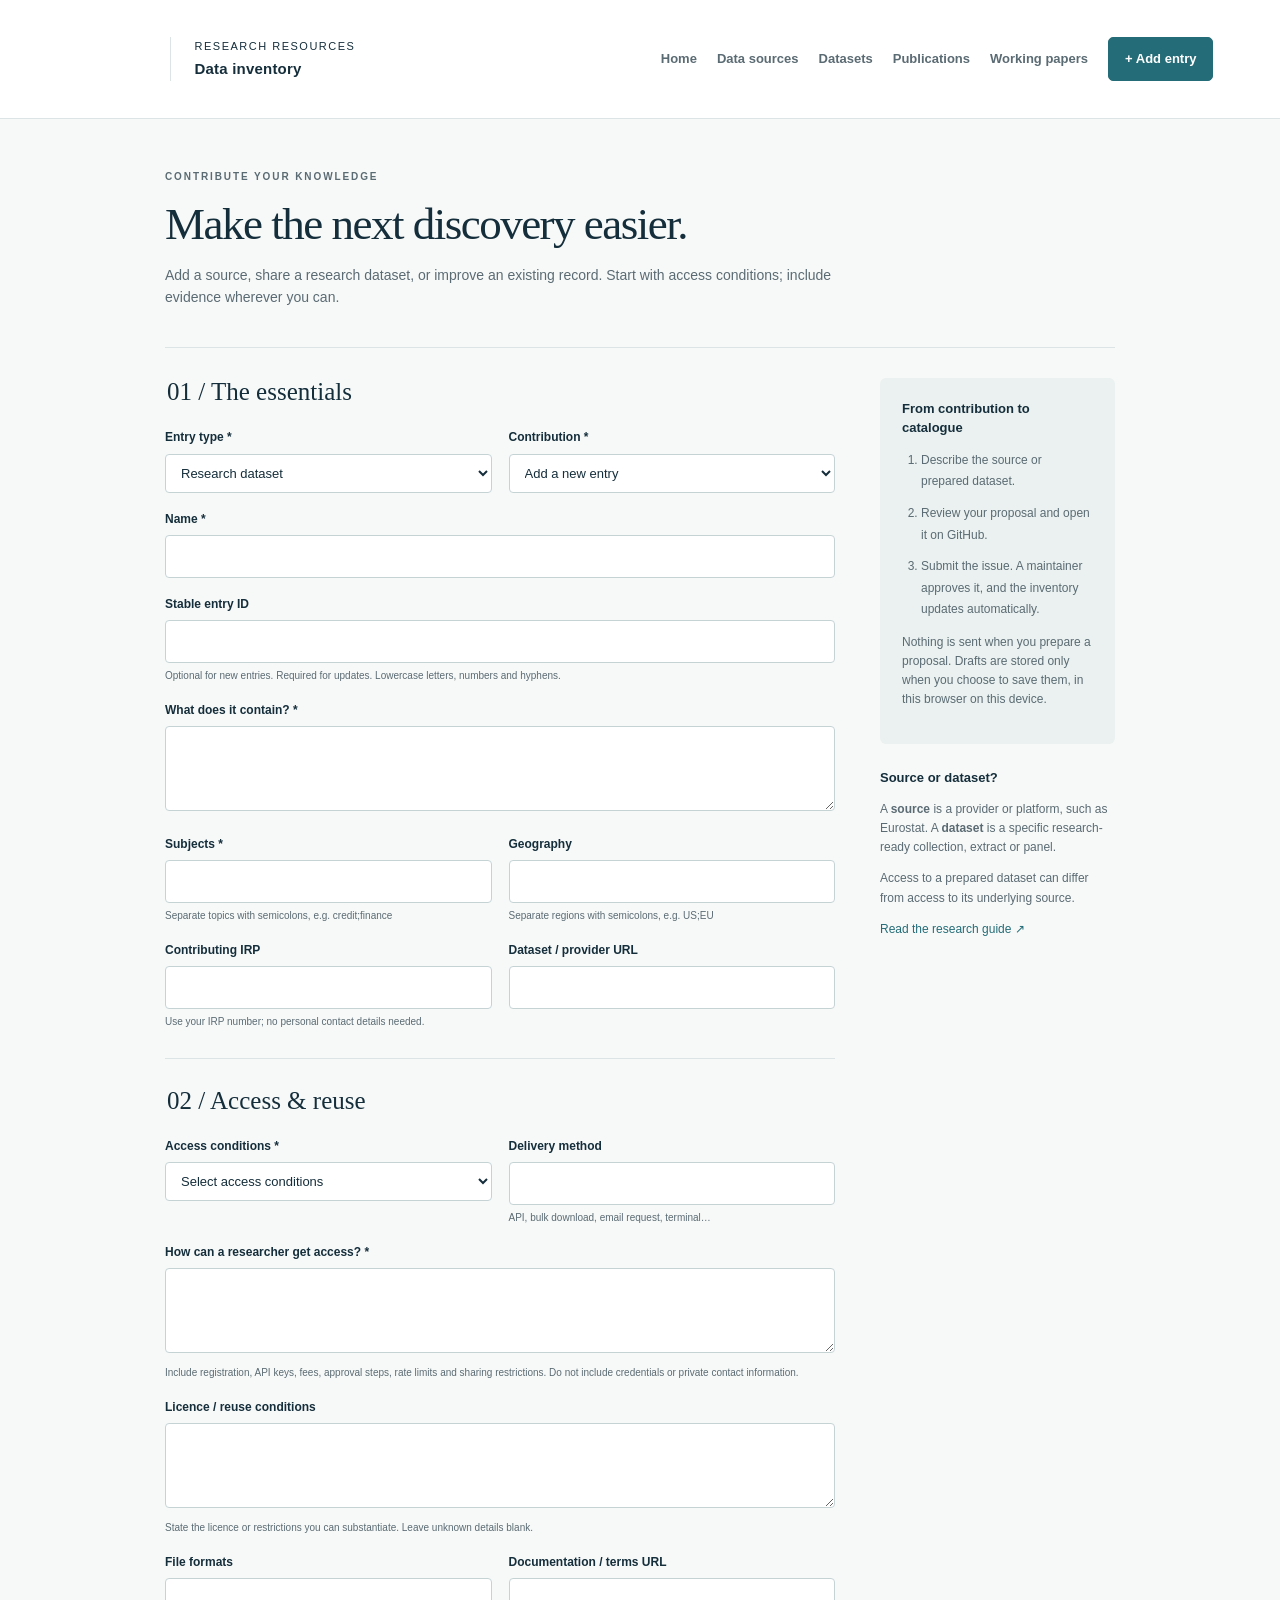
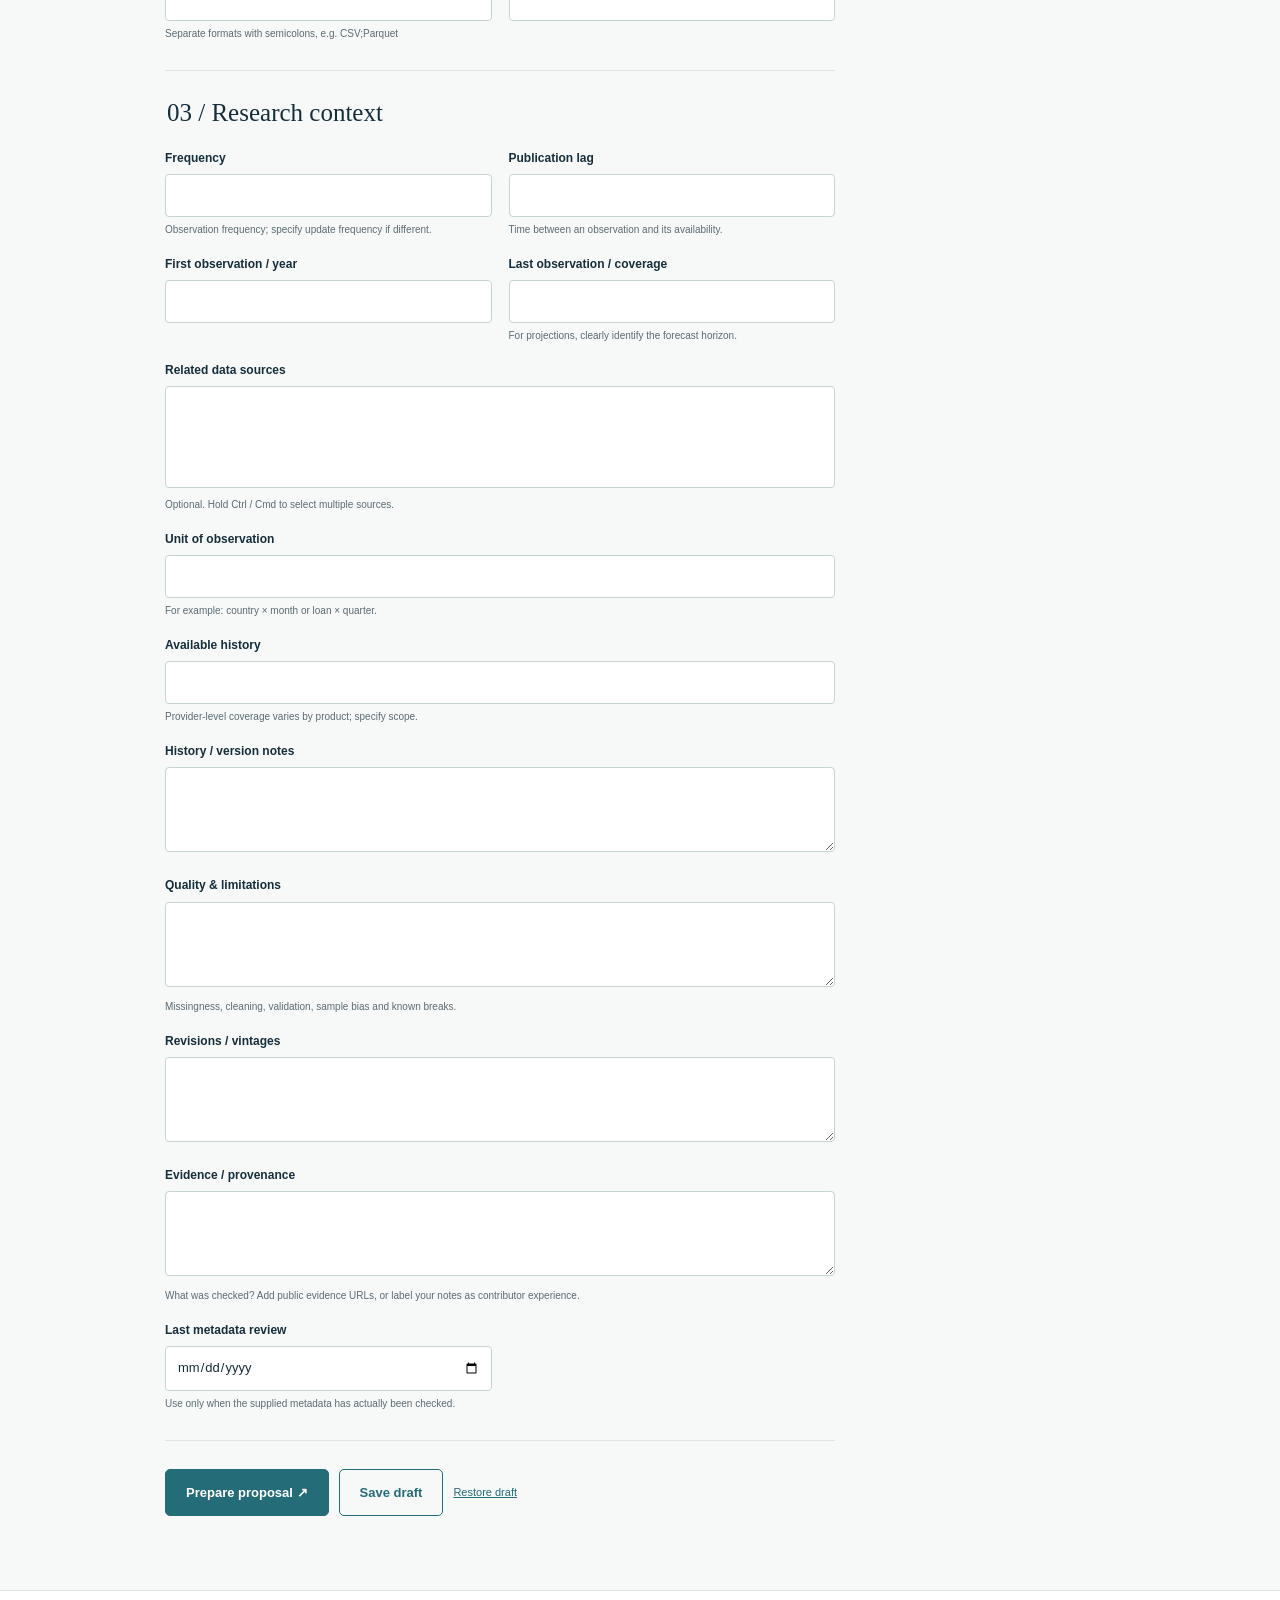
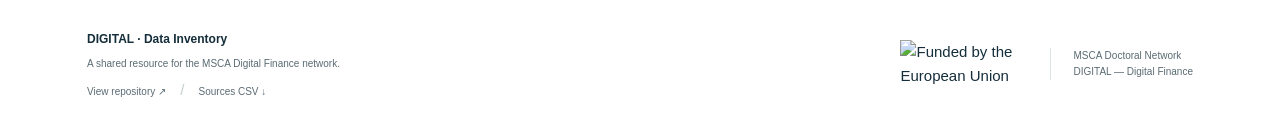
==== commit d098a8ab: "Link the shared research hub and publication catalogues" ====
--- a/site/contribute.html
+++ b/site/contribute.html
@@ -1,5 +1,5 @@
 <!doctype html>
 <html lang="en"><head><meta charset="utf-8"><meta name="viewport" content="width=device-width,initial-scale=1"><meta name="description" content="Contribute for the DIGITAL research data inventory."><title>Contribute · DIGITAL</title><link rel="stylesheet" href="assets/styles.css"><script src="assets/app.js" defer></script></head><body><a class="skip" href="#main">Skip to content</a>
-<header class="header"><a class="brand" href="index.html" aria-label="DIGITAL data inventory home"><span class="logo-crop"><img src="assets/digital-logo.png" alt="DIGITAL"></span><span class="brand-label">Research resources<br><strong>Data inventory</strong></span></a><nav aria-label="Main navigation"><a href="index.html">Data sources</a><a href="datasets.html">Datasets</a><a href="guide.html">Research guide</a><a class="button small" aria-current="page" href="contribute.html">+ Add entry</a></nav></header>
+<header class="header"><a class="brand" href="/" aria-label="DIGITAL research resources home"><span class="logo-crop"><img src="assets/digital-logo.png" alt="DIGITAL"></span><span class="brand-label">Research resources<br><strong>Data inventory</strong></span></a><nav aria-label="Main navigation"><a href="/">Home</a><a href="/Data_inventory/">Data sources</a><a href="/Data_inventory/datasets.html">Datasets</a><a href="/Publications/">Publications</a><a href="/Publications/working-papers.html">Working papers</a><a class="button small" href="contribute.html">+ Add entry</a></nav></header>
 <main id="main" class="page-content"><div class="page-heading"><div class="eyebrow muted">CONTRIBUTE YOUR KNOWLEDGE</div><h1>Make the next discovery easier.</h1><p>Add a source, share a research dataset, or improve an existing record. Start with access conditions; include evidence wherever you can.</p></div><noscript><p>This form requires JavaScript. You can <a href="https://github.com/MSCA-DN-Digital-Finance/Data_inventory/issues/new?template=inventory-proposal.md">propose an entry directly on GitHub</a>.</p></noscript><div class="form-layout"><form id="contribution-form"><fieldset><legend>01 / The essentials</legend><div class="form-grid"><div class="field "><label for="kind">Entry type *</label><select id="kind" name="kind" required ><option value="dataset">Research dataset</option><option value="source">Data source / provider</option></select></div><div class="field "><label for="action">Contribution *</label><select id="action" name="action" required ><option value="add">Add a new entry</option><option value="update">Update an existing entry</option></select></div><div class="field wide"><label for="name">Name *</label><input id="name" name="name" type="text" maxlength="500" required ></div><div class="field wide"><label for="id">Stable entry ID</label><input id="id" name="id" type="text" maxlength="500" pattern="[a-z0-9]+(-[a-z0-9]+)*"><small>Optional for new entries. Required for updates. Lowercase letters, numbers and hyphens.</small></div><div class="field wide"><label for="short_description">What does it contain? *</label><textarea id="short_description" name="short_description" maxlength="2000" required ></textarea></div><div class="field "><label for="subjects">Subjects *</label><input id="subjects" name="subjects" type="text" maxlength="500" required ><small>Separate topics with semicolons, e.g. credit;finance</small></div><div class="field "><label for="region">Geography</label><input id="region" name="region" type="text" maxlength="500" ><small>Separate regions with semicolons, e.g. US;EU</small></div><div class="field "><label for="IRP">Contributing IRP</label><input id="IRP" name="IRP" type="text" maxlength="500" ><small>Use your IRP number; no personal contact details needed.</small></div><div class="field "><label for="link">Dataset / provider URL</label><input id="link" name="link" type="url" maxlength="500" ></div></div></fieldset><fieldset><legend>02 / Access &amp; reuse</legend><div class="form-grid"><div class="field "><label for="access_category">Access conditions *</label><select id="access_category" name="access_category" required ><option value="">Select access conditions</option><option value="public">Public access</option><option value="request">Request access</option><option value="institutional">Institutional licence</option><option value="restricted">Restricted</option><option value="unknown">Not yet documented</option></select></div><div class="field "><label for="collection">Delivery method</label><input id="collection" name="collection" type="text" maxlength="500" data-common="true"><small>API, bulk download, email request, terminal…</small></div><div class="field wide"><label for="access_notes">How can a researcher get access? *</label><textarea id="access_notes" name="access_notes" maxlength="2000" required ></textarea><small>Include registration, API keys, fees, approval steps, rate limits and sharing restrictions. Do not include credentials or private contact information.</small></div><div class="field wide"><label for="license_notes">Licence / reuse conditions</label><textarea id="license_notes" name="license_notes" maxlength="2000" ></textarea><small>State the licence or restrictions you can substantiate. Leave unknown details blank.</small></div><div class="field "><label for="formats">File formats</label><input id="formats" name="formats" type="text" maxlength="500" ><small>Separate formats with semicolons, e.g. CSV;Parquet</small></div><div class="field "><label for="documentation_url">Documentation / terms URL</label><input id="documentation_url" name="documentation_url" type="url" maxlength="500" ></div></div></fieldset><fieldset><legend>03 / Research context</legend><div class="form-grid"><div class="field "><label for="frequency">Frequency</label><input id="frequency" name="frequency" type="text" maxlength="500" ><small>Observation frequency; specify update frequency if different.</small></div><div class="field "><label for="publication_lag">Publication lag</label><input id="publication_lag" name="publication_lag" type="text" maxlength="500" ><small>Time between an observation and its availability.</small></div><div class="field wide" data-for="dataset"><div class="form-grid"><div class="field "><label for="first_date">First observation / year</label><input id="first_date" name="first_date" type="text" maxlength="500" ></div><div class="field "><label for="last_date">Last observation / coverage</label><input id="last_date" name="last_date" type="text" maxlength="500" ><small>For projections, clearly identify the forecast horizon.</small></div><div class="field wide"><label for="source_ids">Related data sources</label><select id="source_ids" name="source_ids" multiple size="5"></select><small>Optional. Hold Ctrl / Cmd to select multiple sources.</small></div><div class="field wide"><label for="unit_of_observation">Unit of observation</label><input id="unit_of_observation" name="unit_of_observation" type="text" maxlength="500" ><small>For example: country × month or loan × quarter.</small></div></div></div><div class="field wide" data-for="source"><div class="field "><label for="history">Available history</label><input id="history" name="history" type="text" maxlength="500" ><small>Provider-level coverage varies by product; specify scope.</small></div></div><div class="field wide"><label for="history_notes">History / version notes</label><textarea id="history_notes" name="history_notes" maxlength="2000" ></textarea></div><div class="field wide"><label for="quality_notes">Quality & limitations</label><textarea id="quality_notes" name="quality_notes" maxlength="2000" ></textarea><small>Missingness, cleaning, validation, sample bias and known breaks.</small></div><div class="field wide"><label for="revision_policy">Revisions / vintages</label><textarea id="revision_policy" name="revision_policy" maxlength="2000" ></textarea></div><div class="field wide"><label for="provenance">Evidence / provenance</label><textarea id="provenance" name="provenance" maxlength="2000" ></textarea><small>What was checked? Add public evidence URLs, or label your notes as contributor experience.</small></div><div class="field "><label for="last_reviewed">Last metadata review</label><input id="last_reviewed" name="last_reviewed" type="date" maxlength="500" ><small>Use only when the supplied metadata has actually been checked.</small></div></div></fieldset><div class="form-actions"><button class="button" type="submit">Prepare proposal ↗</button><button class="button secondary" type="button" id="save-draft">Save draft</button><button class="text-button" type="button" id="restore-draft">Restore draft</button></div><p class="form-status" id="form-status" role="status" aria-live="polite"></p><section id="review-proposal" hidden><h2>Review your proposal</h2><p>Check the metadata below. GitHub will ask you to sign in and submit the issue; maintainers review it and approve it for automatic publication.</p><pre id="proposal-preview" tabindex="0"></pre><div class="form-actions"><a class="button" id="open-issue" target="_blank" rel="noopener noreferrer">Open proposal on GitHub ↗</a><button class="button secondary" id="download-proposal" type="button">Download proposal JSON ↓</button></div><p id="long-proposal" hidden>This proposal is too long for a reliable prefilled link. Download the JSON and paste its contents into one <code>json</code> code block in the body of <a href="https://github.com/MSCA-DN-Digital-Finance/Data_inventory/issues/new?template=inventory-proposal.md" target="_blank" rel="noopener noreferrer">a new inventory issue</a>.</p></section></form><aside class="form-aside"><div class="callout"><h3>From contribution to catalogue</h3><ol><li>Describe the source or prepared dataset.</li><li>Review your proposal and open it on GitHub.</li><li>Submit the issue. A maintainer approves it, and the inventory updates automatically.</li></ol><p>Nothing is sent when you prepare a proposal. Drafts are stored only when you choose to save them, in this browser on this device.</p></div><h3 style="margin-top:25px">Source or dataset?</h3><p>A <strong>source</strong> is a provider or platform, such as Eurostat. A <strong>dataset</strong> is a specific research-ready collection, extract or panel.</p><p>Access to a prepared dataset can differ from access to its underlying source.</p><a href="guide.html">Read the research guide ↗</a></aside></div></main><footer class="footer"><div><strong>DIGITAL · Data Inventory</strong><p>A shared resource for the MSCA Digital Finance network.</p><a href="https://github.com/MSCA-DN-Digital-Finance/Data_inventory">View repository ↗</a> <span class="footer-separator">/</span> <a href="data/data-sources.csv" download>Sources CSV ↓</a></div><div class="funding"><img src="assets/eu-funded.png" alt="Funded by the European Union"><p>MSCA Doctoral Network<br>DIGITAL — Digital Finance</p></div></footer>
 <!-- INVENTORY_DATA --></body></html>
--- a/site/assets/styles.css
+++ b/site/assets/styles.css
@@ -36,3 +36,6 @@
 .results-toolbar{margin-bottom:16px;min-height:32px;border-bottom:1px solid var(--line);padding-bottom:12px}
 .results-toolbar #result-count{font-size:12px;color:var(--muted);margin:0}
 @media(max-width:760px){nav{flex-wrap:wrap;justify-content:flex-start;gap:10px 18px}nav .button{margin-left:auto}}
+
+.header{flex-wrap:wrap}.header nav{flex-wrap:wrap;gap:12px 20px}nav a[aria-current=page]{color:var(--teal)}
+@media(min-width:1101px){.header nav{margin-left:auto}}
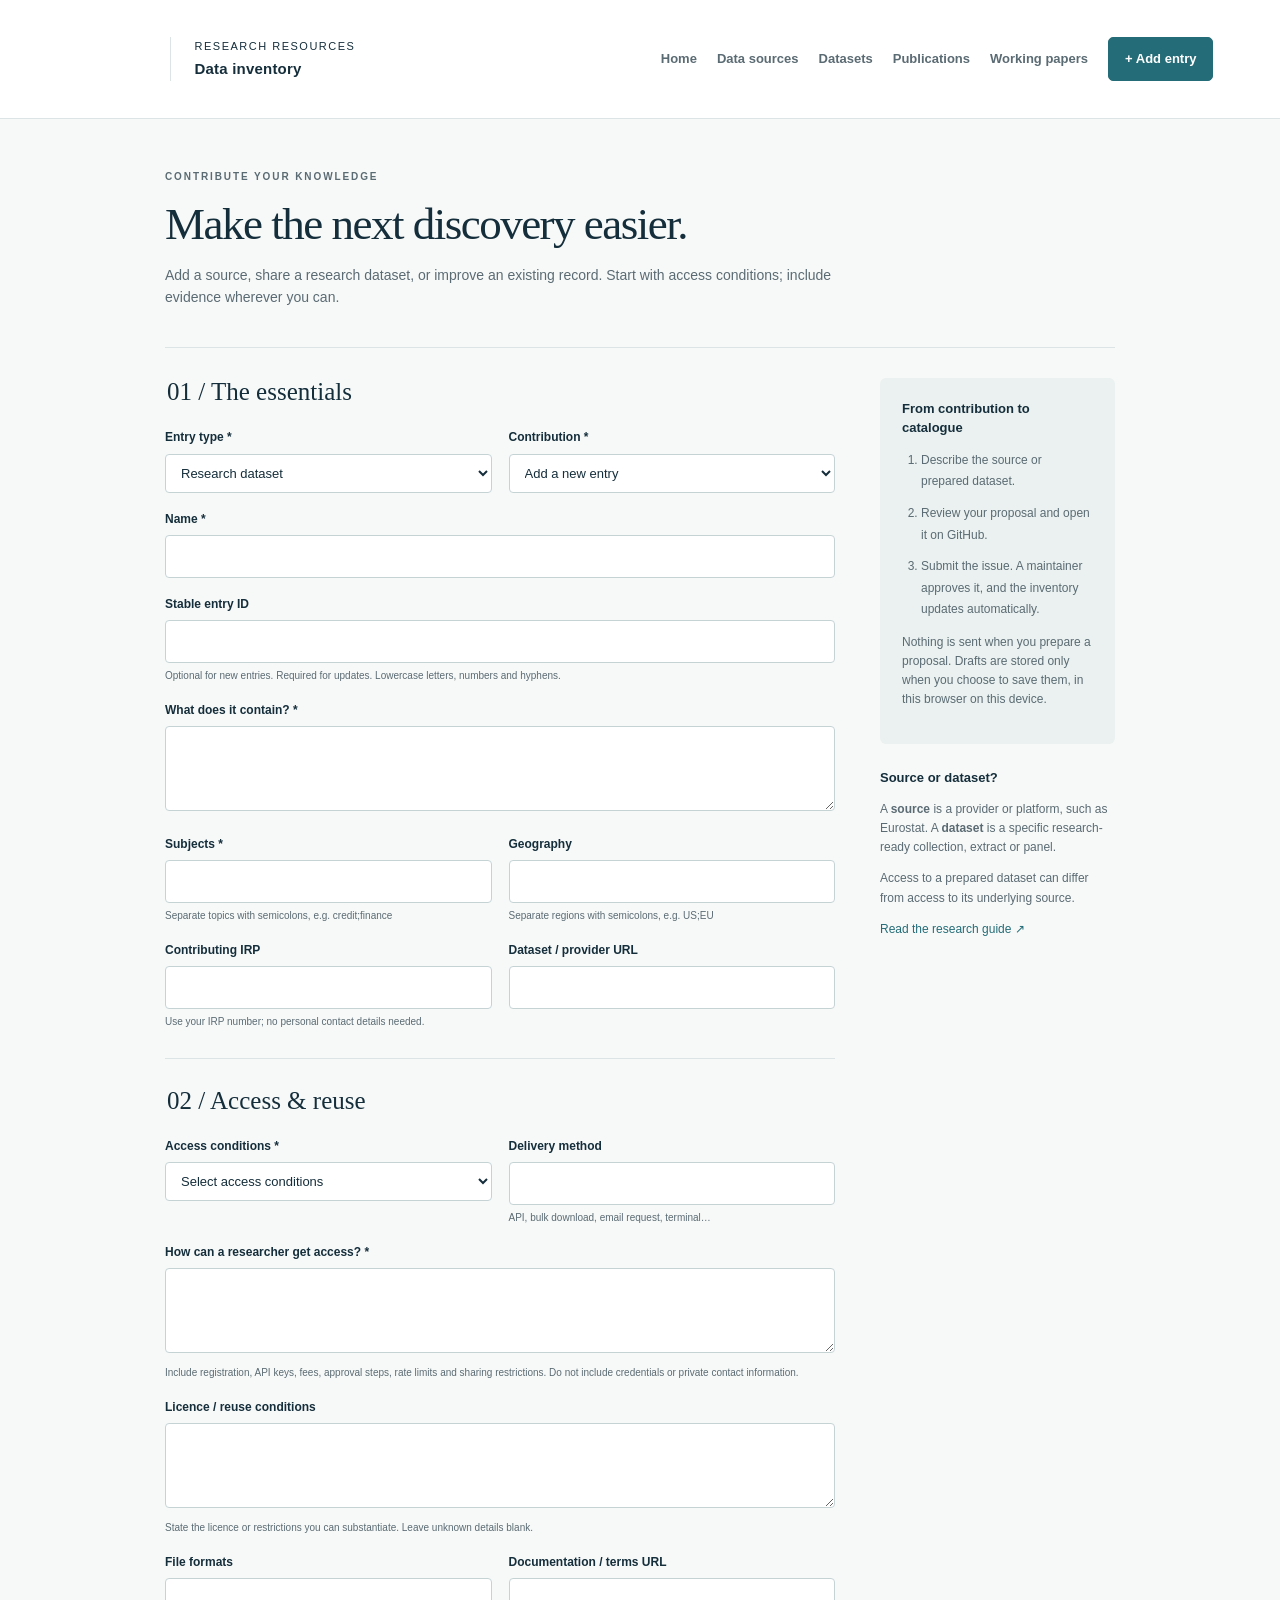
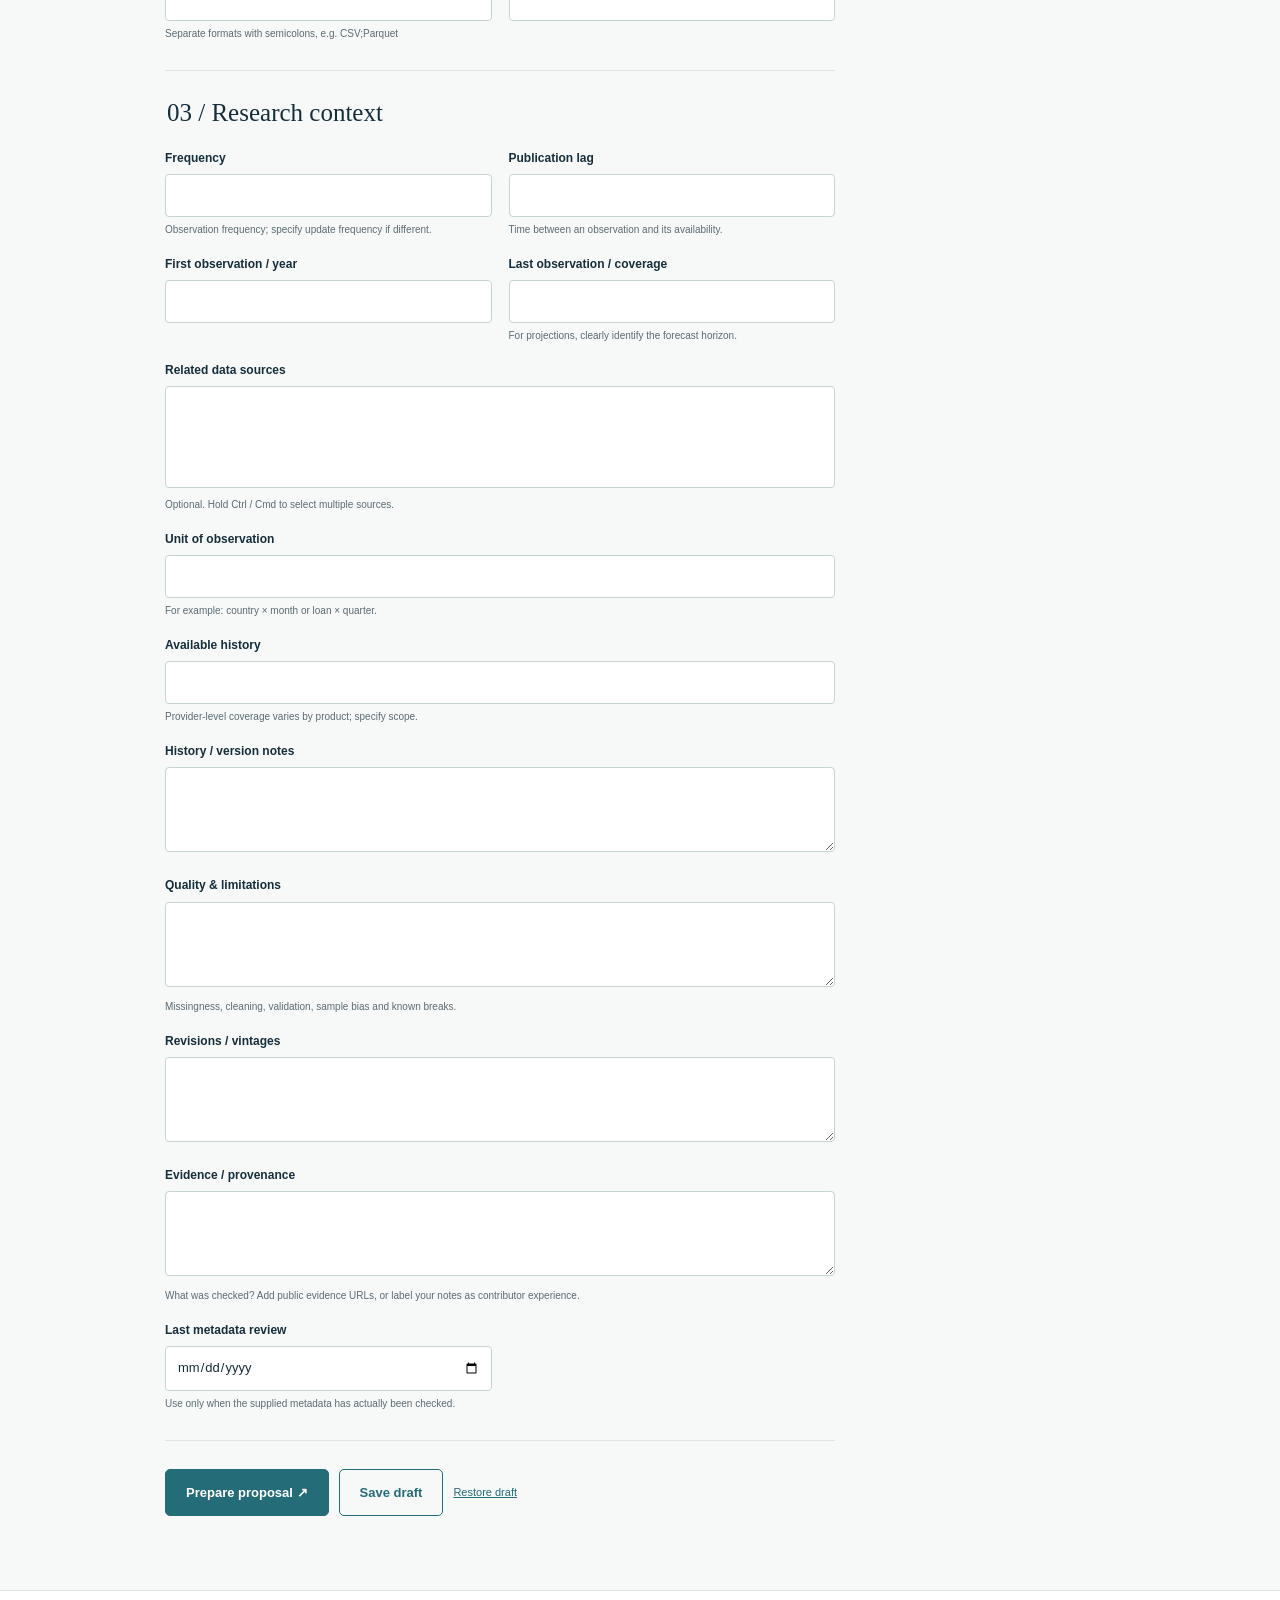
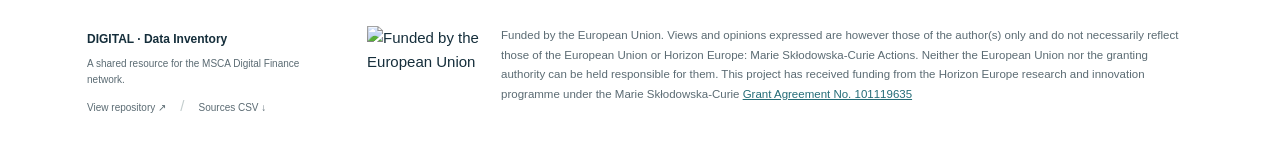
==== commit 4e0584ba: "Add full EU funding acknowledgement to every page" ====
--- a/site/contribute.html
+++ b/site/contribute.html
@@ -1,5 +1,5 @@
 <!doctype html>
 <html lang="en"><head><meta charset="utf-8"><meta name="viewport" content="width=device-width,initial-scale=1"><meta name="description" content="Contribute for the DIGITAL research data inventory."><title>Contribute · DIGITAL</title><link rel="stylesheet" href="assets/styles.css"><script src="assets/app.js" defer></script></head><body><a class="skip" href="#main">Skip to content</a>
 <header class="header"><a class="brand" href="/" aria-label="DIGITAL research resources home"><span class="logo-crop"><img src="assets/digital-logo.png" alt="DIGITAL"></span><span class="brand-label">Research resources<br><strong>Data inventory</strong></span></a><nav aria-label="Main navigation"><a href="/">Home</a><a href="/Data_inventory/">Data sources</a><a href="/Data_inventory/datasets.html">Datasets</a><a href="/Publications/">Publications</a><a href="/Publications/working-papers.html">Working papers</a><a class="button small" href="contribute.html">+ Add entry</a></nav></header>
-<main id="main" class="page-content"><div class="page-heading"><div class="eyebrow muted">CONTRIBUTE YOUR KNOWLEDGE</div><h1>Make the next discovery easier.</h1><p>Add a source, share a research dataset, or improve an existing record. Start with access conditions; include evidence wherever you can.</p></div><noscript><p>This form requires JavaScript. You can <a href="https://github.com/MSCA-DN-Digital-Finance/Data_inventory/issues/new?template=inventory-proposal.md">propose an entry directly on GitHub</a>.</p></noscript><div class="form-layout"><form id="contribution-form"><fieldset><legend>01 / The essentials</legend><div class="form-grid"><div class="field "><label for="kind">Entry type *</label><select id="kind" name="kind" required ><option value="dataset">Research dataset</option><option value="source">Data source / provider</option></select></div><div class="field "><label for="action">Contribution *</label><select id="action" name="action" required ><option value="add">Add a new entry</option><option value="update">Update an existing entry</option></select></div><div class="field wide"><label for="name">Name *</label><input id="name" name="name" type="text" maxlength="500" required ></div><div class="field wide"><label for="id">Stable entry ID</label><input id="id" name="id" type="text" maxlength="500" pattern="[a-z0-9]+(-[a-z0-9]+)*"><small>Optional for new entries. Required for updates. Lowercase letters, numbers and hyphens.</small></div><div class="field wide"><label for="short_description">What does it contain? *</label><textarea id="short_description" name="short_description" maxlength="2000" required ></textarea></div><div class="field "><label for="subjects">Subjects *</label><input id="subjects" name="subjects" type="text" maxlength="500" required ><small>Separate topics with semicolons, e.g. credit;finance</small></div><div class="field "><label for="region">Geography</label><input id="region" name="region" type="text" maxlength="500" ><small>Separate regions with semicolons, e.g. US;EU</small></div><div class="field "><label for="IRP">Contributing IRP</label><input id="IRP" name="IRP" type="text" maxlength="500" ><small>Use your IRP number; no personal contact details needed.</small></div><div class="field "><label for="link">Dataset / provider URL</label><input id="link" name="link" type="url" maxlength="500" ></div></div></fieldset><fieldset><legend>02 / Access &amp; reuse</legend><div class="form-grid"><div class="field "><label for="access_category">Access conditions *</label><select id="access_category" name="access_category" required ><option value="">Select access conditions</option><option value="public">Public access</option><option value="request">Request access</option><option value="institutional">Institutional licence</option><option value="restricted">Restricted</option><option value="unknown">Not yet documented</option></select></div><div class="field "><label for="collection">Delivery method</label><input id="collection" name="collection" type="text" maxlength="500" data-common="true"><small>API, bulk download, email request, terminal…</small></div><div class="field wide"><label for="access_notes">How can a researcher get access? *</label><textarea id="access_notes" name="access_notes" maxlength="2000" required ></textarea><small>Include registration, API keys, fees, approval steps, rate limits and sharing restrictions. Do not include credentials or private contact information.</small></div><div class="field wide"><label for="license_notes">Licence / reuse conditions</label><textarea id="license_notes" name="license_notes" maxlength="2000" ></textarea><small>State the licence or restrictions you can substantiate. Leave unknown details blank.</small></div><div class="field "><label for="formats">File formats</label><input id="formats" name="formats" type="text" maxlength="500" ><small>Separate formats with semicolons, e.g. CSV;Parquet</small></div><div class="field "><label for="documentation_url">Documentation / terms URL</label><input id="documentation_url" name="documentation_url" type="url" maxlength="500" ></div></div></fieldset><fieldset><legend>03 / Research context</legend><div class="form-grid"><div class="field "><label for="frequency">Frequency</label><input id="frequency" name="frequency" type="text" maxlength="500" ><small>Observation frequency; specify update frequency if different.</small></div><div class="field "><label for="publication_lag">Publication lag</label><input id="publication_lag" name="publication_lag" type="text" maxlength="500" ><small>Time between an observation and its availability.</small></div><div class="field wide" data-for="dataset"><div class="form-grid"><div class="field "><label for="first_date">First observation / year</label><input id="first_date" name="first_date" type="text" maxlength="500" ></div><div class="field "><label for="last_date">Last observation / coverage</label><input id="last_date" name="last_date" type="text" maxlength="500" ><small>For projections, clearly identify the forecast horizon.</small></div><div class="field wide"><label for="source_ids">Related data sources</label><select id="source_ids" name="source_ids" multiple size="5"></select><small>Optional. Hold Ctrl / Cmd to select multiple sources.</small></div><div class="field wide"><label for="unit_of_observation">Unit of observation</label><input id="unit_of_observation" name="unit_of_observation" type="text" maxlength="500" ><small>For example: country × month or loan × quarter.</small></div></div></div><div class="field wide" data-for="source"><div class="field "><label for="history">Available history</label><input id="history" name="history" type="text" maxlength="500" ><small>Provider-level coverage varies by product; specify scope.</small></div></div><div class="field wide"><label for="history_notes">History / version notes</label><textarea id="history_notes" name="history_notes" maxlength="2000" ></textarea></div><div class="field wide"><label for="quality_notes">Quality & limitations</label><textarea id="quality_notes" name="quality_notes" maxlength="2000" ></textarea><small>Missingness, cleaning, validation, sample bias and known breaks.</small></div><div class="field wide"><label for="revision_policy">Revisions / vintages</label><textarea id="revision_policy" name="revision_policy" maxlength="2000" ></textarea></div><div class="field wide"><label for="provenance">Evidence / provenance</label><textarea id="provenance" name="provenance" maxlength="2000" ></textarea><small>What was checked? Add public evidence URLs, or label your notes as contributor experience.</small></div><div class="field "><label for="last_reviewed">Last metadata review</label><input id="last_reviewed" name="last_reviewed" type="date" maxlength="500" ><small>Use only when the supplied metadata has actually been checked.</small></div></div></fieldset><div class="form-actions"><button class="button" type="submit">Prepare proposal ↗</button><button class="button secondary" type="button" id="save-draft">Save draft</button><button class="text-button" type="button" id="restore-draft">Restore draft</button></div><p class="form-status" id="form-status" role="status" aria-live="polite"></p><section id="review-proposal" hidden><h2>Review your proposal</h2><p>Check the metadata below. GitHub will ask you to sign in and submit the issue; maintainers review it and approve it for automatic publication.</p><pre id="proposal-preview" tabindex="0"></pre><div class="form-actions"><a class="button" id="open-issue" target="_blank" rel="noopener noreferrer">Open proposal on GitHub ↗</a><button class="button secondary" id="download-proposal" type="button">Download proposal JSON ↓</button></div><p id="long-proposal" hidden>This proposal is too long for a reliable prefilled link. Download the JSON and paste its contents into one <code>json</code> code block in the body of <a href="https://github.com/MSCA-DN-Digital-Finance/Data_inventory/issues/new?template=inventory-proposal.md" target="_blank" rel="noopener noreferrer">a new inventory issue</a>.</p></section></form><aside class="form-aside"><div class="callout"><h3>From contribution to catalogue</h3><ol><li>Describe the source or prepared dataset.</li><li>Review your proposal and open it on GitHub.</li><li>Submit the issue. A maintainer approves it, and the inventory updates automatically.</li></ol><p>Nothing is sent when you prepare a proposal. Drafts are stored only when you choose to save them, in this browser on this device.</p></div><h3 style="margin-top:25px">Source or dataset?</h3><p>A <strong>source</strong> is a provider or platform, such as Eurostat. A <strong>dataset</strong> is a specific research-ready collection, extract or panel.</p><p>Access to a prepared dataset can differ from access to its underlying source.</p><a href="guide.html">Read the research guide ↗</a></aside></div></main><footer class="footer"><div><strong>DIGITAL · Data Inventory</strong><p>A shared resource for the MSCA Digital Finance network.</p><a href="https://github.com/MSCA-DN-Digital-Finance/Data_inventory">View repository ↗</a> <span class="footer-separator">/</span> <a href="data/data-sources.csv" download>Sources CSV ↓</a></div><div class="funding"><img src="assets/eu-funded.png" alt="Funded by the European Union"><p>MSCA Doctoral Network<br>DIGITAL — Digital Finance</p></div></footer>
+<main id="main" class="page-content"><div class="page-heading"><div class="eyebrow muted">CONTRIBUTE YOUR KNOWLEDGE</div><h1>Make the next discovery easier.</h1><p>Add a source, share a research dataset, or improve an existing record. Start with access conditions; include evidence wherever you can.</p></div><noscript><p>This form requires JavaScript. You can <a href="https://github.com/MSCA-DN-Digital-Finance/Data_inventory/issues/new?template=inventory-proposal.md">propose an entry directly on GitHub</a>.</p></noscript><div class="form-layout"><form id="contribution-form"><fieldset><legend>01 / The essentials</legend><div class="form-grid"><div class="field "><label for="kind">Entry type *</label><select id="kind" name="kind" required ><option value="dataset">Research dataset</option><option value="source">Data source / provider</option></select></div><div class="field "><label for="action">Contribution *</label><select id="action" name="action" required ><option value="add">Add a new entry</option><option value="update">Update an existing entry</option></select></div><div class="field wide"><label for="name">Name *</label><input id="name" name="name" type="text" maxlength="500" required ></div><div class="field wide"><label for="id">Stable entry ID</label><input id="id" name="id" type="text" maxlength="500" pattern="[a-z0-9]+(-[a-z0-9]+)*"><small>Optional for new entries. Required for updates. Lowercase letters, numbers and hyphens.</small></div><div class="field wide"><label for="short_description">What does it contain? *</label><textarea id="short_description" name="short_description" maxlength="2000" required ></textarea></div><div class="field "><label for="subjects">Subjects *</label><input id="subjects" name="subjects" type="text" maxlength="500" required ><small>Separate topics with semicolons, e.g. credit;finance</small></div><div class="field "><label for="region">Geography</label><input id="region" name="region" type="text" maxlength="500" ><small>Separate regions with semicolons, e.g. US;EU</small></div><div class="field "><label for="IRP">Contributing IRP</label><input id="IRP" name="IRP" type="text" maxlength="500" ><small>Use your IRP number; no personal contact details needed.</small></div><div class="field "><label for="link">Dataset / provider URL</label><input id="link" name="link" type="url" maxlength="500" ></div></div></fieldset><fieldset><legend>02 / Access &amp; reuse</legend><div class="form-grid"><div class="field "><label for="access_category">Access conditions *</label><select id="access_category" name="access_category" required ><option value="">Select access conditions</option><option value="public">Public access</option><option value="request">Request access</option><option value="institutional">Institutional licence</option><option value="restricted">Restricted</option><option value="unknown">Not yet documented</option></select></div><div class="field "><label for="collection">Delivery method</label><input id="collection" name="collection" type="text" maxlength="500" data-common="true"><small>API, bulk download, email request, terminal…</small></div><div class="field wide"><label for="access_notes">How can a researcher get access? *</label><textarea id="access_notes" name="access_notes" maxlength="2000" required ></textarea><small>Include registration, API keys, fees, approval steps, rate limits and sharing restrictions. Do not include credentials or private contact information.</small></div><div class="field wide"><label for="license_notes">Licence / reuse conditions</label><textarea id="license_notes" name="license_notes" maxlength="2000" ></textarea><small>State the licence or restrictions you can substantiate. Leave unknown details blank.</small></div><div class="field "><label for="formats">File formats</label><input id="formats" name="formats" type="text" maxlength="500" ><small>Separate formats with semicolons, e.g. CSV;Parquet</small></div><div class="field "><label for="documentation_url">Documentation / terms URL</label><input id="documentation_url" name="documentation_url" type="url" maxlength="500" ></div></div></fieldset><fieldset><legend>03 / Research context</legend><div class="form-grid"><div class="field "><label for="frequency">Frequency</label><input id="frequency" name="frequency" type="text" maxlength="500" ><small>Observation frequency; specify update frequency if different.</small></div><div class="field "><label for="publication_lag">Publication lag</label><input id="publication_lag" name="publication_lag" type="text" maxlength="500" ><small>Time between an observation and its availability.</small></div><div class="field wide" data-for="dataset"><div class="form-grid"><div class="field "><label for="first_date">First observation / year</label><input id="first_date" name="first_date" type="text" maxlength="500" ></div><div class="field "><label for="last_date">Last observation / coverage</label><input id="last_date" name="last_date" type="text" maxlength="500" ><small>For projections, clearly identify the forecast horizon.</small></div><div class="field wide"><label for="source_ids">Related data sources</label><select id="source_ids" name="source_ids" multiple size="5"></select><small>Optional. Hold Ctrl / Cmd to select multiple sources.</small></div><div class="field wide"><label for="unit_of_observation">Unit of observation</label><input id="unit_of_observation" name="unit_of_observation" type="text" maxlength="500" ><small>For example: country × month or loan × quarter.</small></div></div></div><div class="field wide" data-for="source"><div class="field "><label for="history">Available history</label><input id="history" name="history" type="text" maxlength="500" ><small>Provider-level coverage varies by product; specify scope.</small></div></div><div class="field wide"><label for="history_notes">History / version notes</label><textarea id="history_notes" name="history_notes" maxlength="2000" ></textarea></div><div class="field wide"><label for="quality_notes">Quality & limitations</label><textarea id="quality_notes" name="quality_notes" maxlength="2000" ></textarea><small>Missingness, cleaning, validation, sample bias and known breaks.</small></div><div class="field wide"><label for="revision_policy">Revisions / vintages</label><textarea id="revision_policy" name="revision_policy" maxlength="2000" ></textarea></div><div class="field wide"><label for="provenance">Evidence / provenance</label><textarea id="provenance" name="provenance" maxlength="2000" ></textarea><small>What was checked? Add public evidence URLs, or label your notes as contributor experience.</small></div><div class="field "><label for="last_reviewed">Last metadata review</label><input id="last_reviewed" name="last_reviewed" type="date" maxlength="500" ><small>Use only when the supplied metadata has actually been checked.</small></div></div></fieldset><div class="form-actions"><button class="button" type="submit">Prepare proposal ↗</button><button class="button secondary" type="button" id="save-draft">Save draft</button><button class="text-button" type="button" id="restore-draft">Restore draft</button></div><p class="form-status" id="form-status" role="status" aria-live="polite"></p><section id="review-proposal" hidden><h2>Review your proposal</h2><p>Check the metadata below. GitHub will ask you to sign in and submit the issue; maintainers review it and approve it for automatic publication.</p><pre id="proposal-preview" tabindex="0"></pre><div class="form-actions"><a class="button" id="open-issue" target="_blank" rel="noopener noreferrer">Open proposal on GitHub ↗</a><button class="button secondary" id="download-proposal" type="button">Download proposal JSON ↓</button></div><p id="long-proposal" hidden>This proposal is too long for a reliable prefilled link. Download the JSON and paste its contents into one <code>json</code> code block in the body of <a href="https://github.com/MSCA-DN-Digital-Finance/Data_inventory/issues/new?template=inventory-proposal.md" target="_blank" rel="noopener noreferrer">a new inventory issue</a>.</p></section></form><aside class="form-aside"><div class="callout"><h3>From contribution to catalogue</h3><ol><li>Describe the source or prepared dataset.</li><li>Review your proposal and open it on GitHub.</li><li>Submit the issue. A maintainer approves it, and the inventory updates automatically.</li></ol><p>Nothing is sent when you prepare a proposal. Drafts are stored only when you choose to save them, in this browser on this device.</p></div><h3 style="margin-top:25px">Source or dataset?</h3><p>A <strong>source</strong> is a provider or platform, such as Eurostat. A <strong>dataset</strong> is a specific research-ready collection, extract or panel.</p><p>Access to a prepared dataset can differ from access to its underlying source.</p><a href="guide.html">Read the research guide ↗</a></aside></div></main><footer class="footer"><div><strong>DIGITAL · Data Inventory</strong><p>A shared resource for the MSCA Digital Finance network.</p><a href="https://github.com/MSCA-DN-Digital-Finance/Data_inventory">View repository ↗</a> <span class="footer-separator">/</span> <a href="data/data-sources.csv" download>Sources CSV ↓</a></div><div class="funding"><img src="assets/eu-funded.png" alt="Funded by the European Union"><p class="funding-statement">Funded by the European Union. Views and opinions expressed are however those of the author(s) only and do not necessarily reflect those of the European Union or Horizon Europe: Marie Skłodowska-Curie Actions. Neither the European Union nor the granting authority can be held responsible for them. This project has received funding from the Horizon Europe research and innovation programme under the Marie Skłodowska-Curie <a href="https://cordis.europa.eu/project/id/101119635" target="_blank" rel="noopener noreferrer">Grant Agreement No. 101119635</a></p></div></footer>
 <!-- INVENTORY_DATA --></body></html>
--- a/site/assets/styles.css
+++ b/site/assets/styles.css
@@ -39,3 +39,7 @@
 
 .header{flex-wrap:wrap}.header nav{flex-wrap:wrap;gap:12px 20px}nav a[aria-current=page]{color:var(--teal)}
 @media(min-width:1101px){.header nav{margin-left:auto}}
+
+/* Full EU funding acknowledgement on every page. */
+.footer{align-items:flex-start;gap:30px}.footer>div:first-child{flex:0 1 250px}.funding{flex:1;max-width:900px;align-items:flex-start;gap:22px}.funding img{width:112px;flex-shrink:0}.funding .funding-statement{margin:0;border:0;padding:0;font-size:11.5px;line-height:1.7;color:var(--muted)}.funding-statement a{font-size:inherit;color:var(--teal);text-decoration:underline}
+@media(max-width:760px){.footer>div:first-child{flex:initial}.funding{flex:initial;width:100%;gap:15px;max-width:none}.funding img{width:90px}.funding .funding-statement{font-size:11px}}
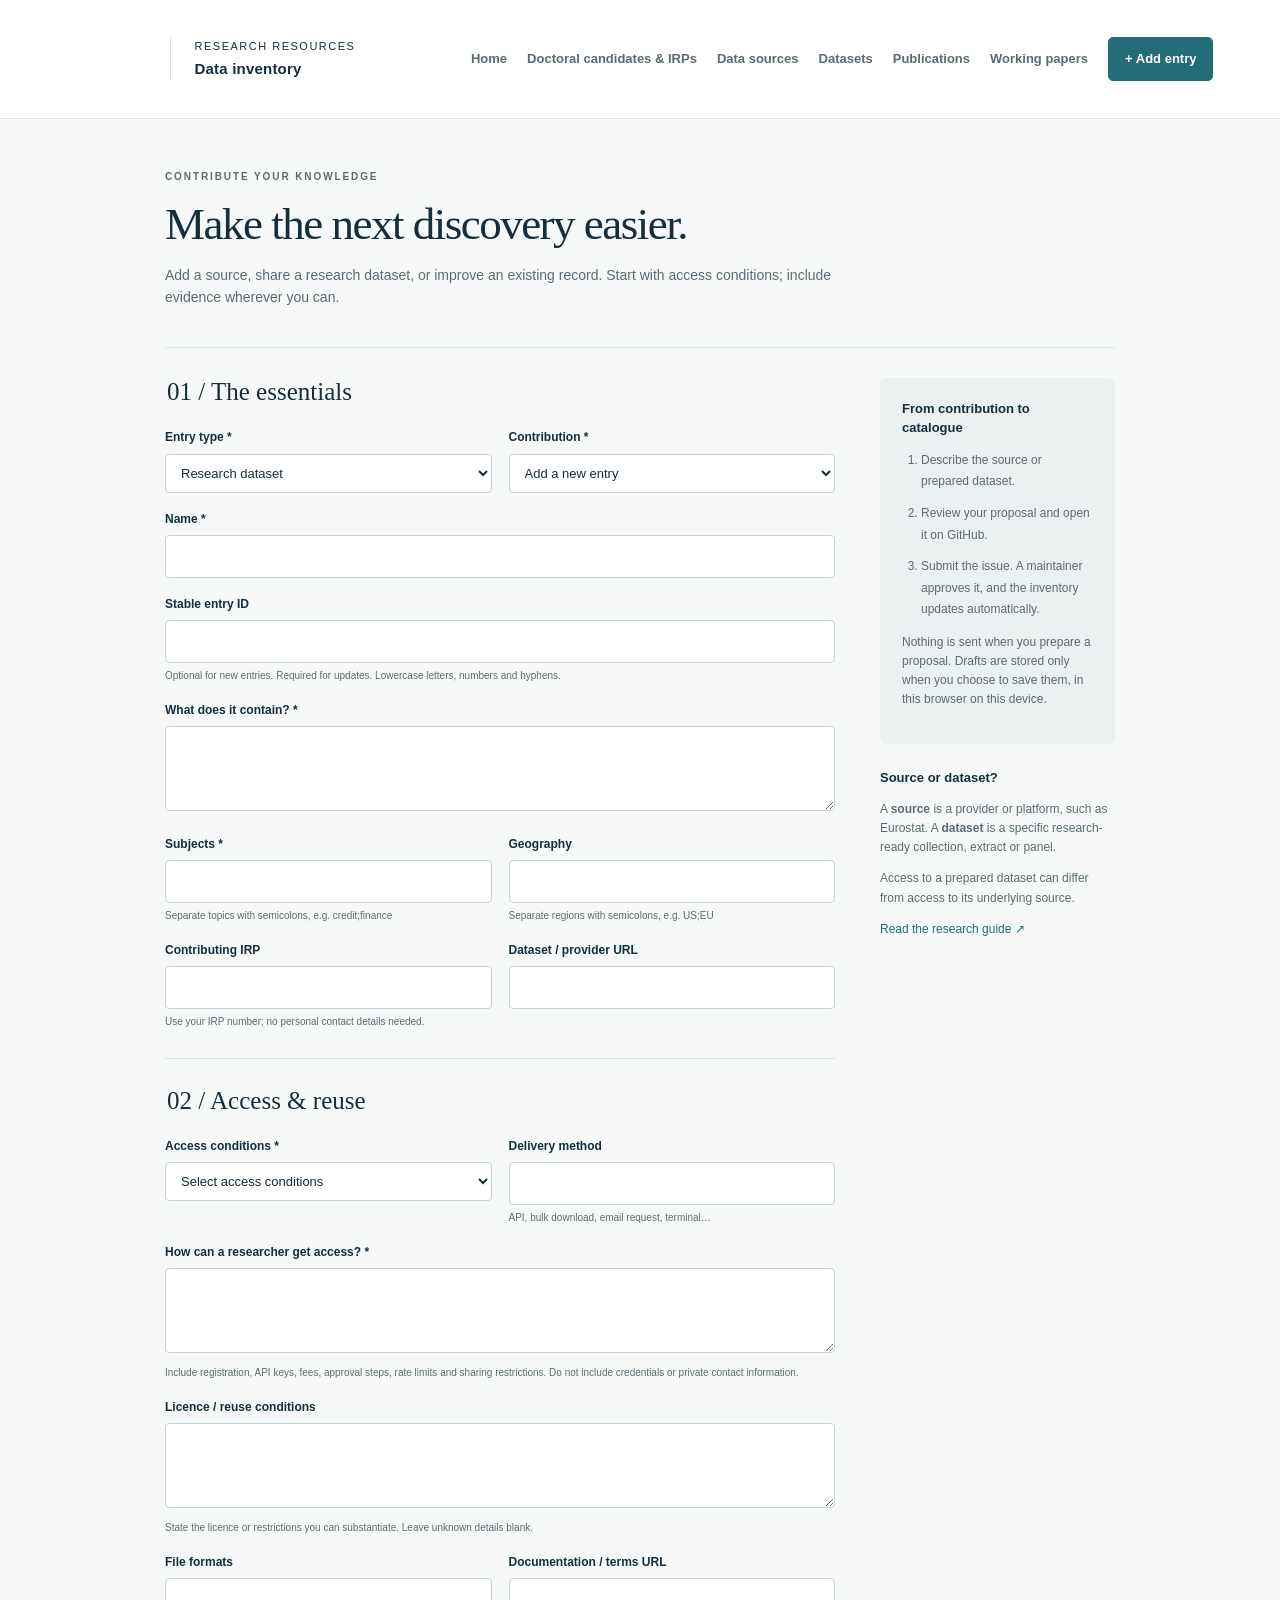
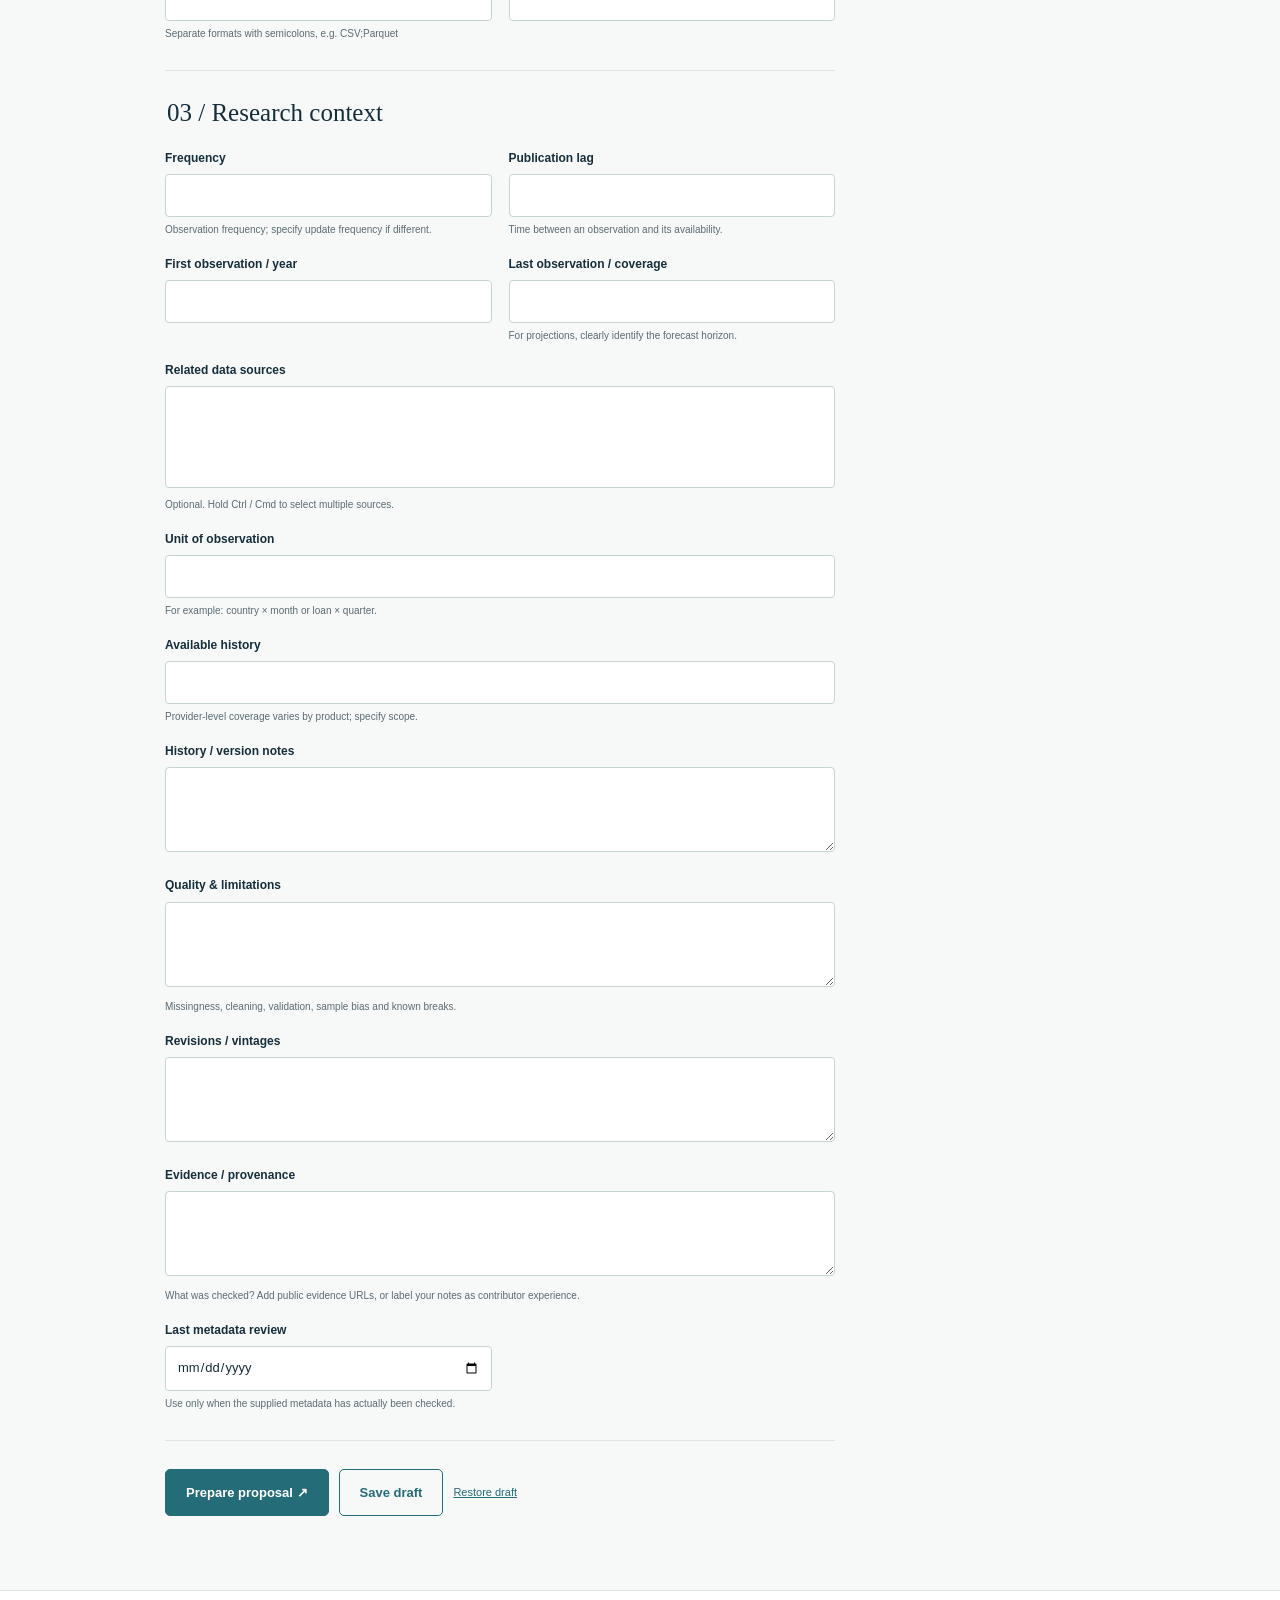
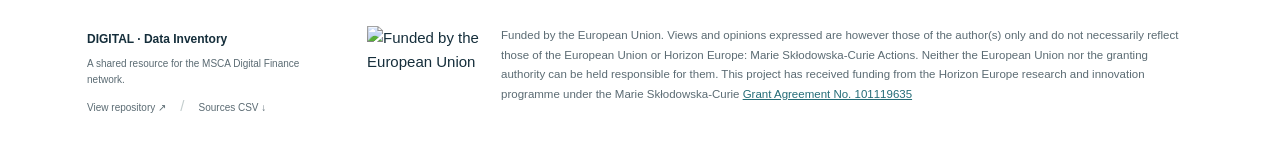
==== commit bffa689f: "add IRP mapping" ====
--- a/site/contribute.html
+++ b/site/contribute.html
@@ -1,5 +1,5 @@
 <!doctype html>
 <html lang="en"><head><meta charset="utf-8"><meta name="viewport" content="width=device-width,initial-scale=1"><meta name="description" content="Contribute for the DIGITAL research data inventory."><title>Contribute · DIGITAL</title><link rel="stylesheet" href="assets/styles.css"><script src="assets/app.js" defer></script></head><body><a class="skip" href="#main">Skip to content</a>
-<header class="header"><a class="brand" href="/" aria-label="DIGITAL research resources home"><span class="logo-crop"><img src="assets/digital-logo.png" alt="DIGITAL"></span><span class="brand-label">Research resources<br><strong>Data inventory</strong></span></a><nav aria-label="Main navigation"><a href="/">Home</a><a href="/Data_inventory/">Data sources</a><a href="/Data_inventory/datasets.html">Datasets</a><a href="/Publications/">Publications</a><a href="/Publications/working-papers.html">Working papers</a><a class="button small" href="contribute.html">+ Add entry</a></nav></header>
+<header class="header"><a class="brand" href="/" aria-label="DIGITAL research resources home"><span class="logo-crop"><img src="assets/digital-logo.png" alt="DIGITAL"></span><span class="brand-label">Research resources<br><strong>Data inventory</strong></span></a><nav aria-label="Main navigation"><a href="/">Home</a><a href="/irps/">Doctoral candidates &amp; IRPs</a><a href="/Data_inventory/">Data sources</a><a href="/Data_inventory/datasets.html">Datasets</a><a href="/Publications/">Publications</a><a href="/Publications/working-papers.html">Working papers</a><a class="button small" href="contribute.html">+ Add entry</a></nav></header>
 <main id="main" class="page-content"><div class="page-heading"><div class="eyebrow muted">CONTRIBUTE YOUR KNOWLEDGE</div><h1>Make the next discovery easier.</h1><p>Add a source, share a research dataset, or improve an existing record. Start with access conditions; include evidence wherever you can.</p></div><noscript><p>This form requires JavaScript. You can <a href="https://github.com/MSCA-DN-Digital-Finance/Data_inventory/issues/new?template=inventory-proposal.md">propose an entry directly on GitHub</a>.</p></noscript><div class="form-layout"><form id="contribution-form"><fieldset><legend>01 / The essentials</legend><div class="form-grid"><div class="field "><label for="kind">Entry type *</label><select id="kind" name="kind" required ><option value="dataset">Research dataset</option><option value="source">Data source / provider</option></select></div><div class="field "><label for="action">Contribution *</label><select id="action" name="action" required ><option value="add">Add a new entry</option><option value="update">Update an existing entry</option></select></div><div class="field wide"><label for="name">Name *</label><input id="name" name="name" type="text" maxlength="500" required ></div><div class="field wide"><label for="id">Stable entry ID</label><input id="id" name="id" type="text" maxlength="500" pattern="[a-z0-9]+(-[a-z0-9]+)*"><small>Optional for new entries. Required for updates. Lowercase letters, numbers and hyphens.</small></div><div class="field wide"><label for="short_description">What does it contain? *</label><textarea id="short_description" name="short_description" maxlength="2000" required ></textarea></div><div class="field "><label for="subjects">Subjects *</label><input id="subjects" name="subjects" type="text" maxlength="500" required ><small>Separate topics with semicolons, e.g. credit;finance</small></div><div class="field "><label for="region">Geography</label><input id="region" name="region" type="text" maxlength="500" ><small>Separate regions with semicolons, e.g. US;EU</small></div><div class="field "><label for="IRP">Contributing IRP</label><input id="IRP" name="IRP" type="text" maxlength="500" ><small>Use your IRP number; no personal contact details needed.</small></div><div class="field "><label for="link">Dataset / provider URL</label><input id="link" name="link" type="url" maxlength="500" ></div></div></fieldset><fieldset><legend>02 / Access &amp; reuse</legend><div class="form-grid"><div class="field "><label for="access_category">Access conditions *</label><select id="access_category" name="access_category" required ><option value="">Select access conditions</option><option value="public">Public access</option><option value="request">Request access</option><option value="institutional">Institutional licence</option><option value="restricted">Restricted</option><option value="unknown">Not yet documented</option></select></div><div class="field "><label for="collection">Delivery method</label><input id="collection" name="collection" type="text" maxlength="500" data-common="true"><small>API, bulk download, email request, terminal…</small></div><div class="field wide"><label for="access_notes">How can a researcher get access? *</label><textarea id="access_notes" name="access_notes" maxlength="2000" required ></textarea><small>Include registration, API keys, fees, approval steps, rate limits and sharing restrictions. Do not include credentials or private contact information.</small></div><div class="field wide"><label for="license_notes">Licence / reuse conditions</label><textarea id="license_notes" name="license_notes" maxlength="2000" ></textarea><small>State the licence or restrictions you can substantiate. Leave unknown details blank.</small></div><div class="field "><label for="formats">File formats</label><input id="formats" name="formats" type="text" maxlength="500" ><small>Separate formats with semicolons, e.g. CSV;Parquet</small></div><div class="field "><label for="documentation_url">Documentation / terms URL</label><input id="documentation_url" name="documentation_url" type="url" maxlength="500" ></div></div></fieldset><fieldset><legend>03 / Research context</legend><div class="form-grid"><div class="field "><label for="frequency">Frequency</label><input id="frequency" name="frequency" type="text" maxlength="500" ><small>Observation frequency; specify update frequency if different.</small></div><div class="field "><label for="publication_lag">Publication lag</label><input id="publication_lag" name="publication_lag" type="text" maxlength="500" ><small>Time between an observation and its availability.</small></div><div class="field wide" data-for="dataset"><div class="form-grid"><div class="field "><label for="first_date">First observation / year</label><input id="first_date" name="first_date" type="text" maxlength="500" ></div><div class="field "><label for="last_date">Last observation / coverage</label><input id="last_date" name="last_date" type="text" maxlength="500" ><small>For projections, clearly identify the forecast horizon.</small></div><div class="field wide"><label for="source_ids">Related data sources</label><select id="source_ids" name="source_ids" multiple size="5"></select><small>Optional. Hold Ctrl / Cmd to select multiple sources.</small></div><div class="field wide"><label for="unit_of_observation">Unit of observation</label><input id="unit_of_observation" name="unit_of_observation" type="text" maxlength="500" ><small>For example: country × month or loan × quarter.</small></div></div></div><div class="field wide" data-for="source"><div class="field "><label for="history">Available history</label><input id="history" name="history" type="text" maxlength="500" ><small>Provider-level coverage varies by product; specify scope.</small></div></div><div class="field wide"><label for="history_notes">History / version notes</label><textarea id="history_notes" name="history_notes" maxlength="2000" ></textarea></div><div class="field wide"><label for="quality_notes">Quality & limitations</label><textarea id="quality_notes" name="quality_notes" maxlength="2000" ></textarea><small>Missingness, cleaning, validation, sample bias and known breaks.</small></div><div class="field wide"><label for="revision_policy">Revisions / vintages</label><textarea id="revision_policy" name="revision_policy" maxlength="2000" ></textarea></div><div class="field wide"><label for="provenance">Evidence / provenance</label><textarea id="provenance" name="provenance" maxlength="2000" ></textarea><small>What was checked? Add public evidence URLs, or label your notes as contributor experience.</small></div><div class="field "><label for="last_reviewed">Last metadata review</label><input id="last_reviewed" name="last_reviewed" type="date" maxlength="500" ><small>Use only when the supplied metadata has actually been checked.</small></div></div></fieldset><div class="form-actions"><button class="button" type="submit">Prepare proposal ↗</button><button class="button secondary" type="button" id="save-draft">Save draft</button><button class="text-button" type="button" id="restore-draft">Restore draft</button></div><p class="form-status" id="form-status" role="status" aria-live="polite"></p><section id="review-proposal" hidden><h2>Review your proposal</h2><p>Check the metadata below. GitHub will ask you to sign in and submit the issue; maintainers review it and approve it for automatic publication.</p><pre id="proposal-preview" tabindex="0"></pre><div class="form-actions"><a class="button" id="open-issue" target="_blank" rel="noopener noreferrer">Open proposal on GitHub ↗</a><button class="button secondary" id="download-proposal" type="button">Download proposal JSON ↓</button></div><p id="long-proposal" hidden>This proposal is too long for a reliable prefilled link. Download the JSON and paste its contents into one <code>json</code> code block in the body of <a href="https://github.com/MSCA-DN-Digital-Finance/Data_inventory/issues/new?template=inventory-proposal.md" target="_blank" rel="noopener noreferrer">a new inventory issue</a>.</p></section></form><aside class="form-aside"><div class="callout"><h3>From contribution to catalogue</h3><ol><li>Describe the source or prepared dataset.</li><li>Review your proposal and open it on GitHub.</li><li>Submit the issue. A maintainer approves it, and the inventory updates automatically.</li></ol><p>Nothing is sent when you prepare a proposal. Drafts are stored only when you choose to save them, in this browser on this device.</p></div><h3 style="margin-top:25px">Source or dataset?</h3><p>A <strong>source</strong> is a provider or platform, such as Eurostat. A <strong>dataset</strong> is a specific research-ready collection, extract or panel.</p><p>Access to a prepared dataset can differ from access to its underlying source.</p><a href="guide.html">Read the research guide ↗</a></aside></div></main><footer class="footer"><div><strong>DIGITAL · Data Inventory</strong><p>A shared resource for the MSCA Digital Finance network.</p><a href="https://github.com/MSCA-DN-Digital-Finance/Data_inventory">View repository ↗</a> <span class="footer-separator">/</span> <a href="data/data-sources.csv" download>Sources CSV ↓</a></div><div class="funding"><img src="assets/eu-funded.png" alt="Funded by the European Union"><p class="funding-statement">Funded by the European Union. Views and opinions expressed are however those of the author(s) only and do not necessarily reflect those of the European Union or Horizon Europe: Marie Skłodowska-Curie Actions. Neither the European Union nor the granting authority can be held responsible for them. This project has received funding from the Horizon Europe research and innovation programme under the Marie Skłodowska-Curie <a href="https://cordis.europa.eu/project/id/101119635" target="_blank" rel="noopener noreferrer">Grant Agreement No. 101119635</a></p></div></footer>
 <!-- INVENTORY_DATA --></body></html>
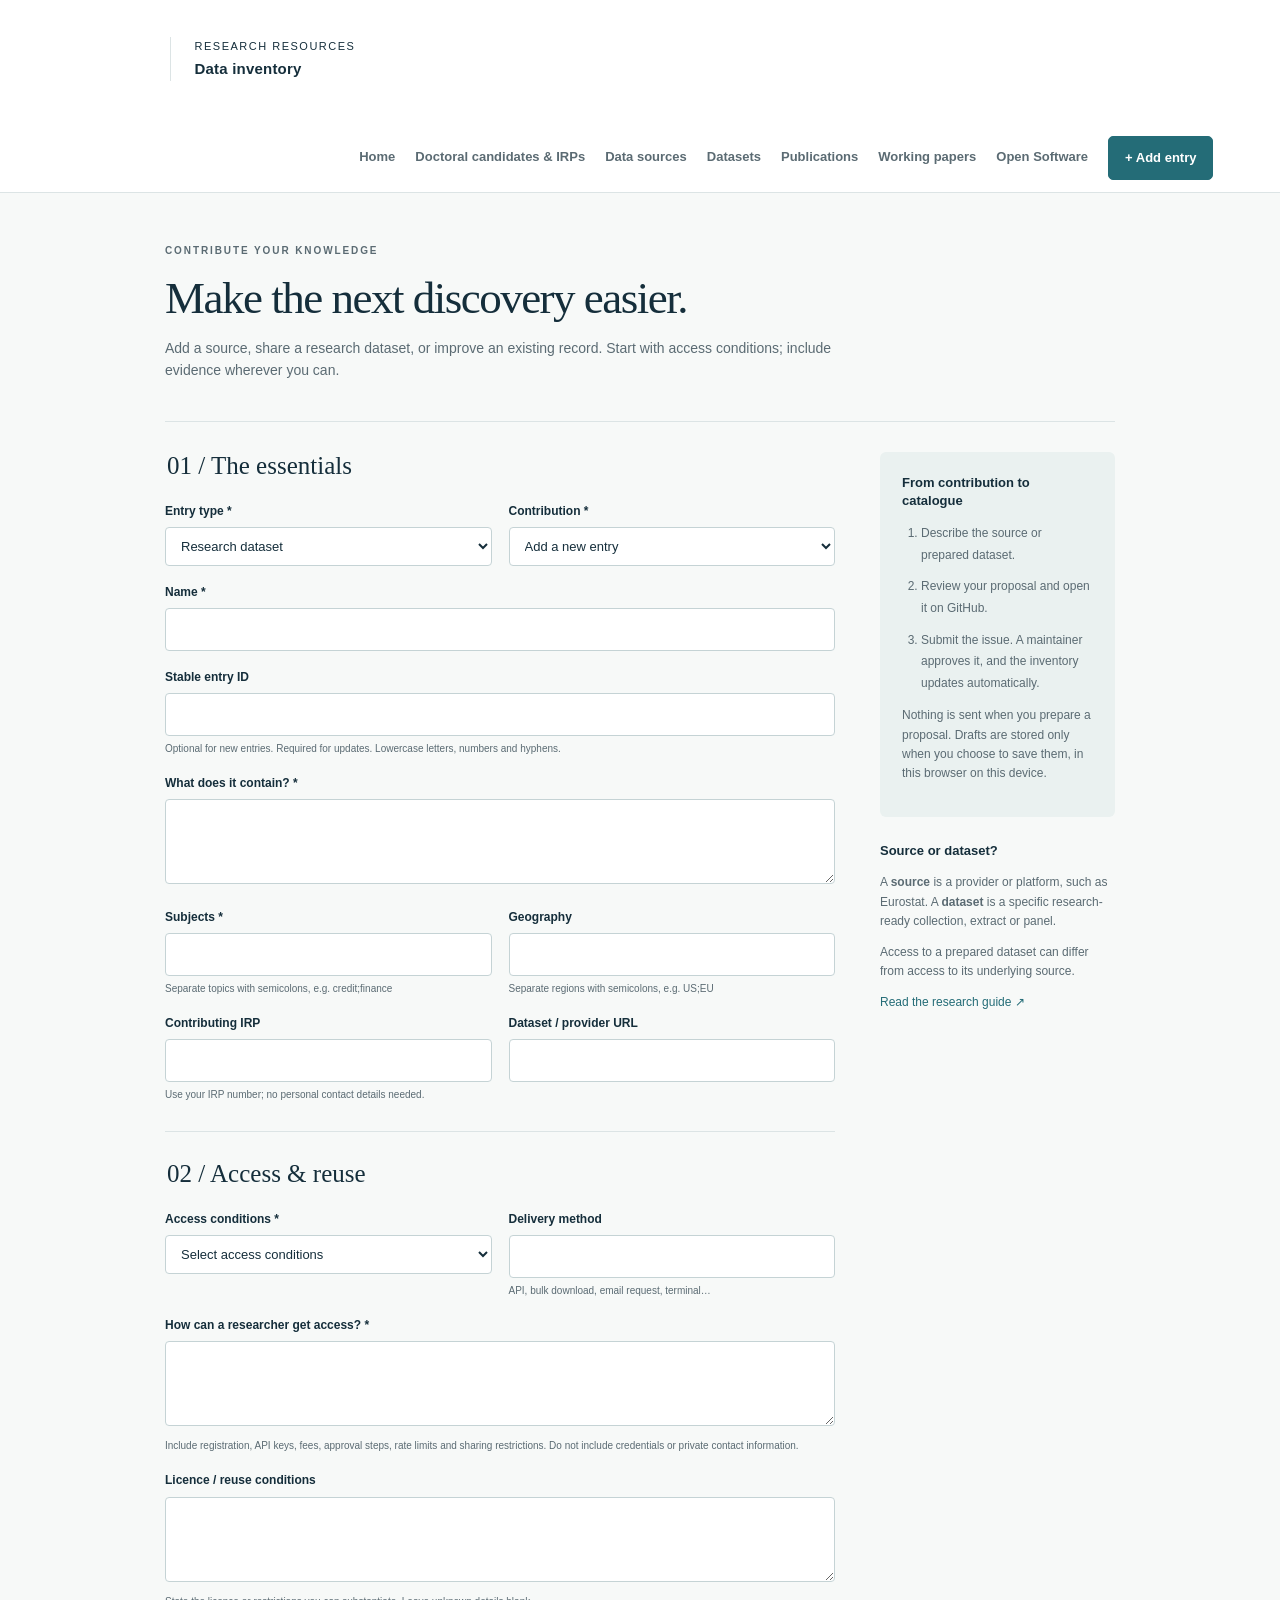
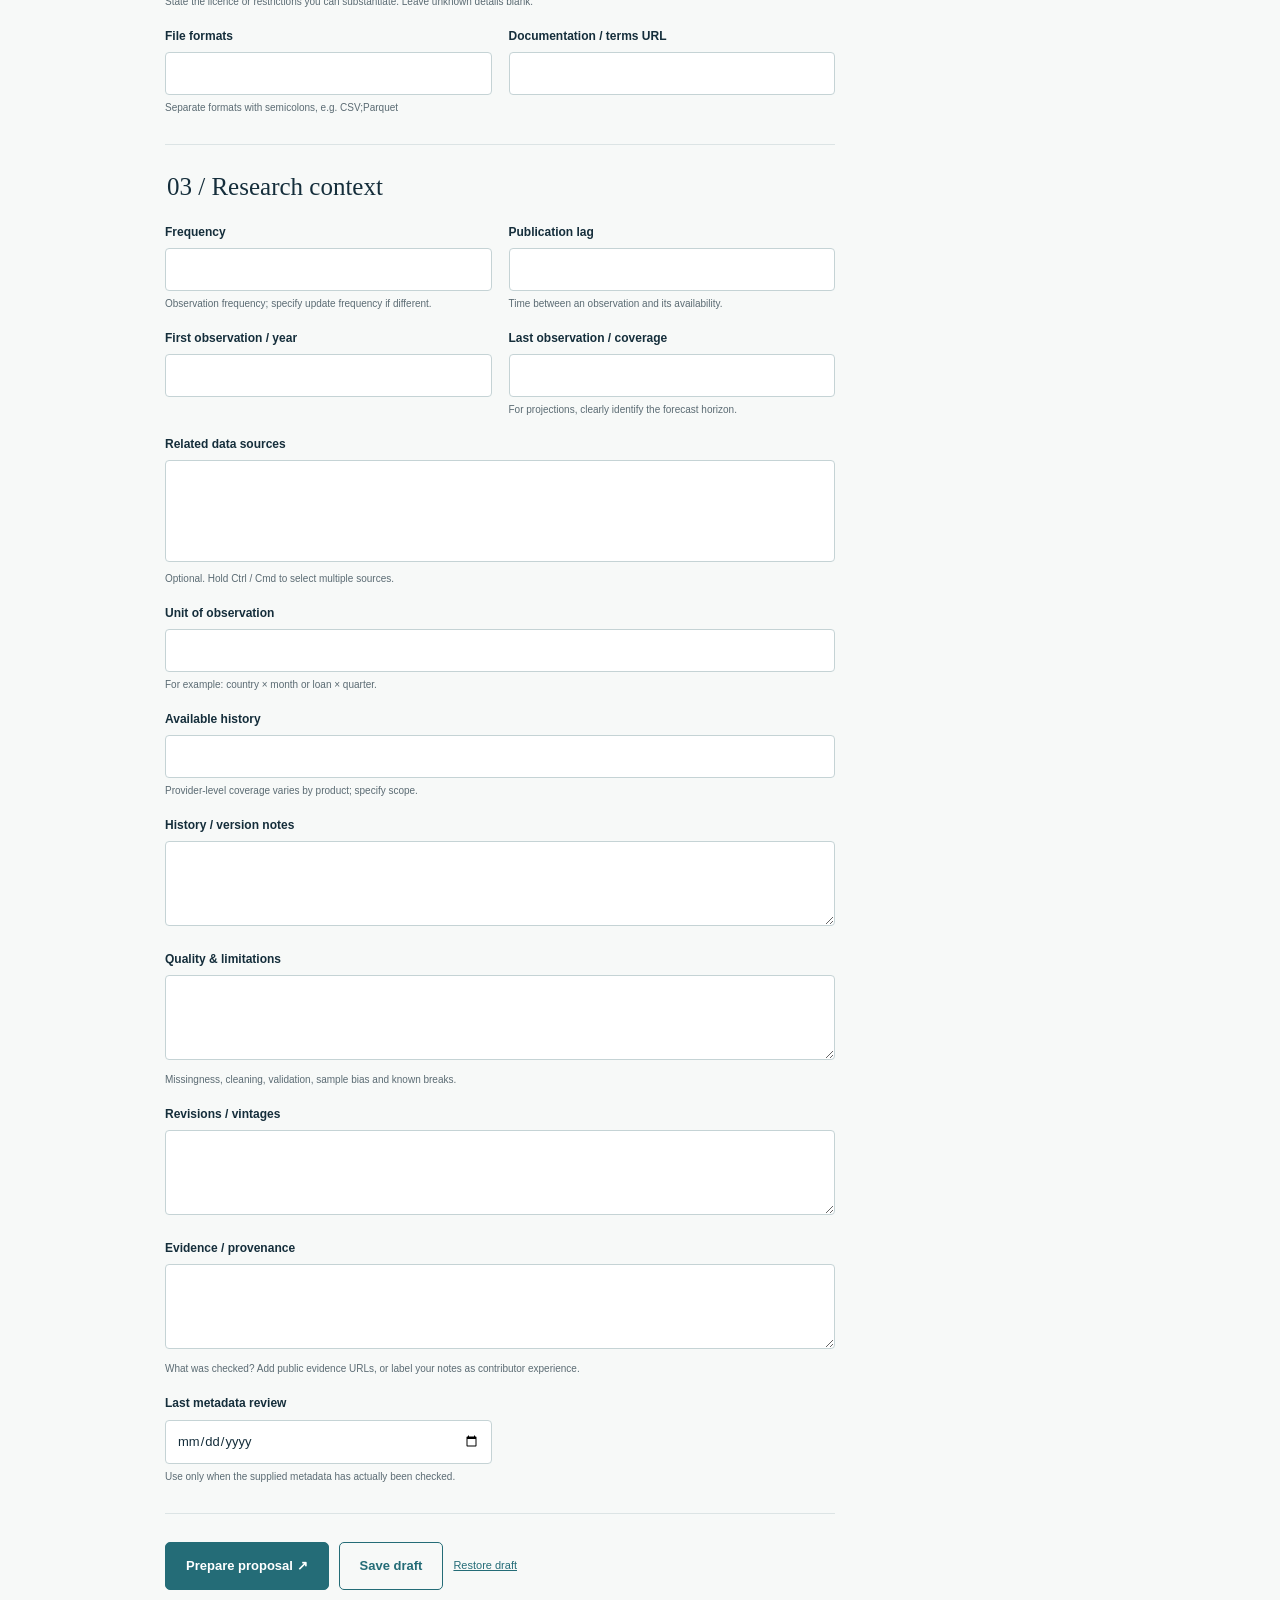
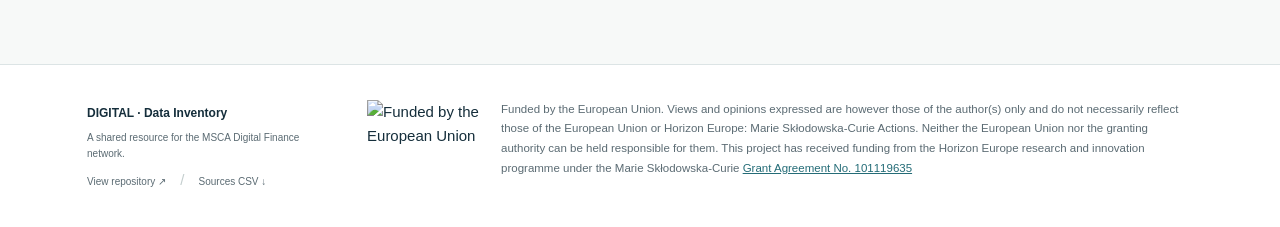
==== commit ff76a0c4: "Integrate Open Software catalogue with the research ecosystem" ====
--- a/site/contribute.html
+++ b/site/contribute.html
@@ -1,5 +1,5 @@
 <!doctype html>
 <html lang="en"><head><meta charset="utf-8"><meta name="viewport" content="width=device-width,initial-scale=1"><meta name="description" content="Contribute for the DIGITAL research data inventory."><title>Contribute · DIGITAL</title><link rel="stylesheet" href="assets/styles.css"><script src="assets/app.js" defer></script></head><body><a class="skip" href="#main">Skip to content</a>
-<header class="header"><a class="brand" href="/" aria-label="DIGITAL research resources home"><span class="logo-crop"><img src="assets/digital-logo.png" alt="DIGITAL"></span><span class="brand-label">Research resources<br><strong>Data inventory</strong></span></a><nav aria-label="Main navigation"><a href="/">Home</a><a href="/irps/">Doctoral candidates &amp; IRPs</a><a href="/Data_inventory/">Data sources</a><a href="/Data_inventory/datasets.html">Datasets</a><a href="/Publications/">Publications</a><a href="/Publications/working-papers.html">Working papers</a><a class="button small" href="contribute.html">+ Add entry</a></nav></header>
+<header class="header"><a class="brand" href="/" aria-label="DIGITAL research resources home"><span class="logo-crop"><img src="assets/digital-logo.png" alt="DIGITAL"></span><span class="brand-label">Research resources<br><strong>Data inventory</strong></span></a><nav aria-label="Main navigation"><a href="/">Home</a><a href="/irps/">Doctoral candidates &amp; IRPs</a><a href="/Data_inventory/">Data sources</a><a href="/Data_inventory/datasets.html">Datasets</a><a href="/Publications/">Publications</a><a href="/Publications/working-papers.html">Working papers</a><a href="/Open_Software/">Open Software</a><a class="button small" href="contribute.html">+ Add entry</a></nav></header>
 <main id="main" class="page-content"><div class="page-heading"><div class="eyebrow muted">CONTRIBUTE YOUR KNOWLEDGE</div><h1>Make the next discovery easier.</h1><p>Add a source, share a research dataset, or improve an existing record. Start with access conditions; include evidence wherever you can.</p></div><noscript><p>This form requires JavaScript. You can <a href="https://github.com/MSCA-DN-Digital-Finance/Data_inventory/issues/new?template=inventory-proposal.md">propose an entry directly on GitHub</a>.</p></noscript><div class="form-layout"><form id="contribution-form"><fieldset><legend>01 / The essentials</legend><div class="form-grid"><div class="field "><label for="kind">Entry type *</label><select id="kind" name="kind" required ><option value="dataset">Research dataset</option><option value="source">Data source / provider</option></select></div><div class="field "><label for="action">Contribution *</label><select id="action" name="action" required ><option value="add">Add a new entry</option><option value="update">Update an existing entry</option></select></div><div class="field wide"><label for="name">Name *</label><input id="name" name="name" type="text" maxlength="500" required ></div><div class="field wide"><label for="id">Stable entry ID</label><input id="id" name="id" type="text" maxlength="500" pattern="[a-z0-9]+(-[a-z0-9]+)*"><small>Optional for new entries. Required for updates. Lowercase letters, numbers and hyphens.</small></div><div class="field wide"><label for="short_description">What does it contain? *</label><textarea id="short_description" name="short_description" maxlength="2000" required ></textarea></div><div class="field "><label for="subjects">Subjects *</label><input id="subjects" name="subjects" type="text" maxlength="500" required ><small>Separate topics with semicolons, e.g. credit;finance</small></div><div class="field "><label for="region">Geography</label><input id="region" name="region" type="text" maxlength="500" ><small>Separate regions with semicolons, e.g. US;EU</small></div><div class="field "><label for="IRP">Contributing IRP</label><input id="IRP" name="IRP" type="text" maxlength="500" ><small>Use your IRP number; no personal contact details needed.</small></div><div class="field "><label for="link">Dataset / provider URL</label><input id="link" name="link" type="url" maxlength="500" ></div></div></fieldset><fieldset><legend>02 / Access &amp; reuse</legend><div class="form-grid"><div class="field "><label for="access_category">Access conditions *</label><select id="access_category" name="access_category" required ><option value="">Select access conditions</option><option value="public">Public access</option><option value="request">Request access</option><option value="institutional">Institutional licence</option><option value="restricted">Restricted</option><option value="unknown">Not yet documented</option></select></div><div class="field "><label for="collection">Delivery method</label><input id="collection" name="collection" type="text" maxlength="500" data-common="true"><small>API, bulk download, email request, terminal…</small></div><div class="field wide"><label for="access_notes">How can a researcher get access? *</label><textarea id="access_notes" name="access_notes" maxlength="2000" required ></textarea><small>Include registration, API keys, fees, approval steps, rate limits and sharing restrictions. Do not include credentials or private contact information.</small></div><div class="field wide"><label for="license_notes">Licence / reuse conditions</label><textarea id="license_notes" name="license_notes" maxlength="2000" ></textarea><small>State the licence or restrictions you can substantiate. Leave unknown details blank.</small></div><div class="field "><label for="formats">File formats</label><input id="formats" name="formats" type="text" maxlength="500" ><small>Separate formats with semicolons, e.g. CSV;Parquet</small></div><div class="field "><label for="documentation_url">Documentation / terms URL</label><input id="documentation_url" name="documentation_url" type="url" maxlength="500" ></div></div></fieldset><fieldset><legend>03 / Research context</legend><div class="form-grid"><div class="field "><label for="frequency">Frequency</label><input id="frequency" name="frequency" type="text" maxlength="500" ><small>Observation frequency; specify update frequency if different.</small></div><div class="field "><label for="publication_lag">Publication lag</label><input id="publication_lag" name="publication_lag" type="text" maxlength="500" ><small>Time between an observation and its availability.</small></div><div class="field wide" data-for="dataset"><div class="form-grid"><div class="field "><label for="first_date">First observation / year</label><input id="first_date" name="first_date" type="text" maxlength="500" ></div><div class="field "><label for="last_date">Last observation / coverage</label><input id="last_date" name="last_date" type="text" maxlength="500" ><small>For projections, clearly identify the forecast horizon.</small></div><div class="field wide"><label for="source_ids">Related data sources</label><select id="source_ids" name="source_ids" multiple size="5"></select><small>Optional. Hold Ctrl / Cmd to select multiple sources.</small></div><div class="field wide"><label for="unit_of_observation">Unit of observation</label><input id="unit_of_observation" name="unit_of_observation" type="text" maxlength="500" ><small>For example: country × month or loan × quarter.</small></div></div></div><div class="field wide" data-for="source"><div class="field "><label for="history">Available history</label><input id="history" name="history" type="text" maxlength="500" ><small>Provider-level coverage varies by product; specify scope.</small></div></div><div class="field wide"><label for="history_notes">History / version notes</label><textarea id="history_notes" name="history_notes" maxlength="2000" ></textarea></div><div class="field wide"><label for="quality_notes">Quality & limitations</label><textarea id="quality_notes" name="quality_notes" maxlength="2000" ></textarea><small>Missingness, cleaning, validation, sample bias and known breaks.</small></div><div class="field wide"><label for="revision_policy">Revisions / vintages</label><textarea id="revision_policy" name="revision_policy" maxlength="2000" ></textarea></div><div class="field wide"><label for="provenance">Evidence / provenance</label><textarea id="provenance" name="provenance" maxlength="2000" ></textarea><small>What was checked? Add public evidence URLs, or label your notes as contributor experience.</small></div><div class="field "><label for="last_reviewed">Last metadata review</label><input id="last_reviewed" name="last_reviewed" type="date" maxlength="500" ><small>Use only when the supplied metadata has actually been checked.</small></div></div></fieldset><div class="form-actions"><button class="button" type="submit">Prepare proposal ↗</button><button class="button secondary" type="button" id="save-draft">Save draft</button><button class="text-button" type="button" id="restore-draft">Restore draft</button></div><p class="form-status" id="form-status" role="status" aria-live="polite"></p><section id="review-proposal" hidden><h2>Review your proposal</h2><p>Check the metadata below. GitHub will ask you to sign in and submit the issue; maintainers review it and approve it for automatic publication.</p><pre id="proposal-preview" tabindex="0"></pre><div class="form-actions"><a class="button" id="open-issue" target="_blank" rel="noopener noreferrer">Open proposal on GitHub ↗</a><button class="button secondary" id="download-proposal" type="button">Download proposal JSON ↓</button></div><p id="long-proposal" hidden>This proposal is too long for a reliable prefilled link. Download the JSON and paste its contents into one <code>json</code> code block in the body of <a href="https://github.com/MSCA-DN-Digital-Finance/Data_inventory/issues/new?template=inventory-proposal.md" target="_blank" rel="noopener noreferrer">a new inventory issue</a>.</p></section></form><aside class="form-aside"><div class="callout"><h3>From contribution to catalogue</h3><ol><li>Describe the source or prepared dataset.</li><li>Review your proposal and open it on GitHub.</li><li>Submit the issue. A maintainer approves it, and the inventory updates automatically.</li></ol><p>Nothing is sent when you prepare a proposal. Drafts are stored only when you choose to save them, in this browser on this device.</p></div><h3 style="margin-top:25px">Source or dataset?</h3><p>A <strong>source</strong> is a provider or platform, such as Eurostat. A <strong>dataset</strong> is a specific research-ready collection, extract or panel.</p><p>Access to a prepared dataset can differ from access to its underlying source.</p><a href="guide.html">Read the research guide ↗</a></aside></div></main><footer class="footer"><div><strong>DIGITAL · Data Inventory</strong><p>A shared resource for the MSCA Digital Finance network.</p><a href="https://github.com/MSCA-DN-Digital-Finance/Data_inventory">View repository ↗</a> <span class="footer-separator">/</span> <a href="data/data-sources.csv" download>Sources CSV ↓</a></div><div class="funding"><img src="assets/eu-funded.png" alt="Funded by the European Union"><p class="funding-statement">Funded by the European Union. Views and opinions expressed are however those of the author(s) only and do not necessarily reflect those of the European Union or Horizon Europe: Marie Skłodowska-Curie Actions. Neither the European Union nor the granting authority can be held responsible for them. This project has received funding from the Horizon Europe research and innovation programme under the Marie Skłodowska-Curie <a href="https://cordis.europa.eu/project/id/101119635" target="_blank" rel="noopener noreferrer">Grant Agreement No. 101119635</a></p></div></footer>
 <!-- INVENTORY_DATA --></body></html>
